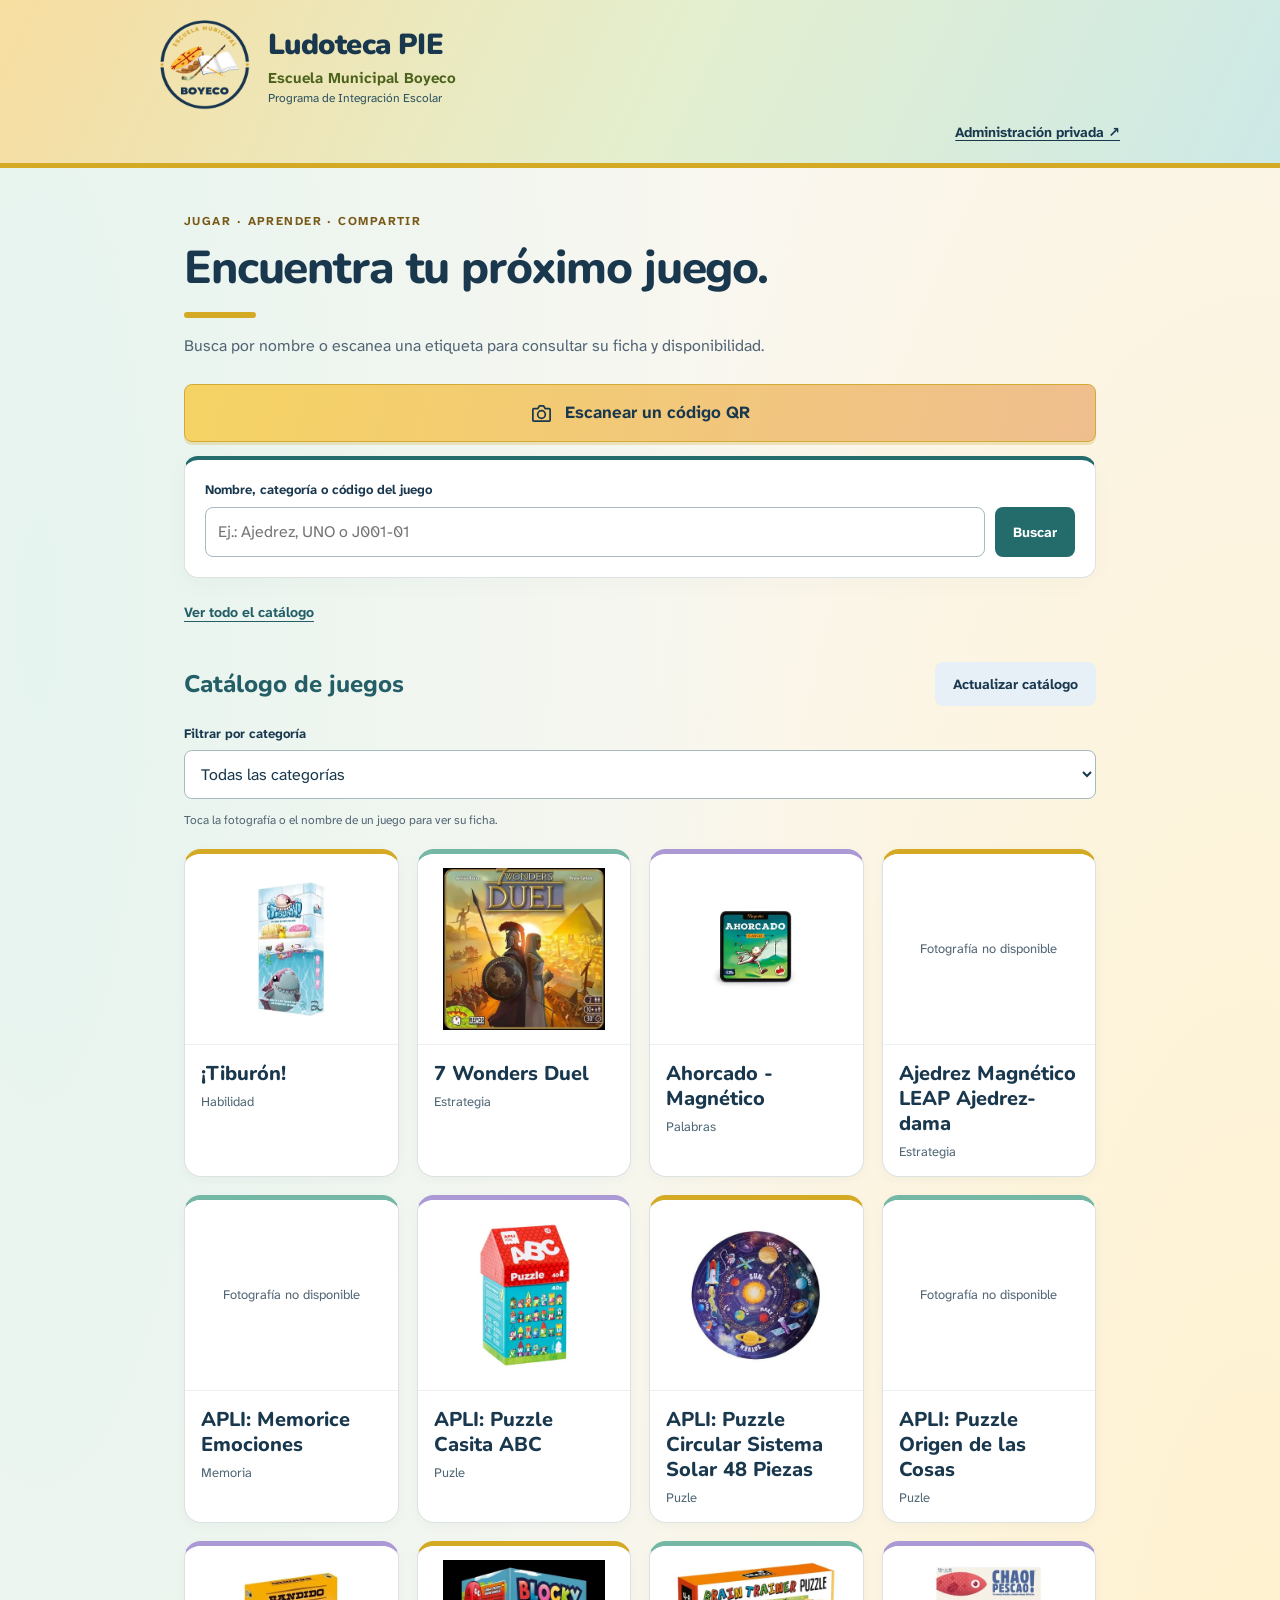
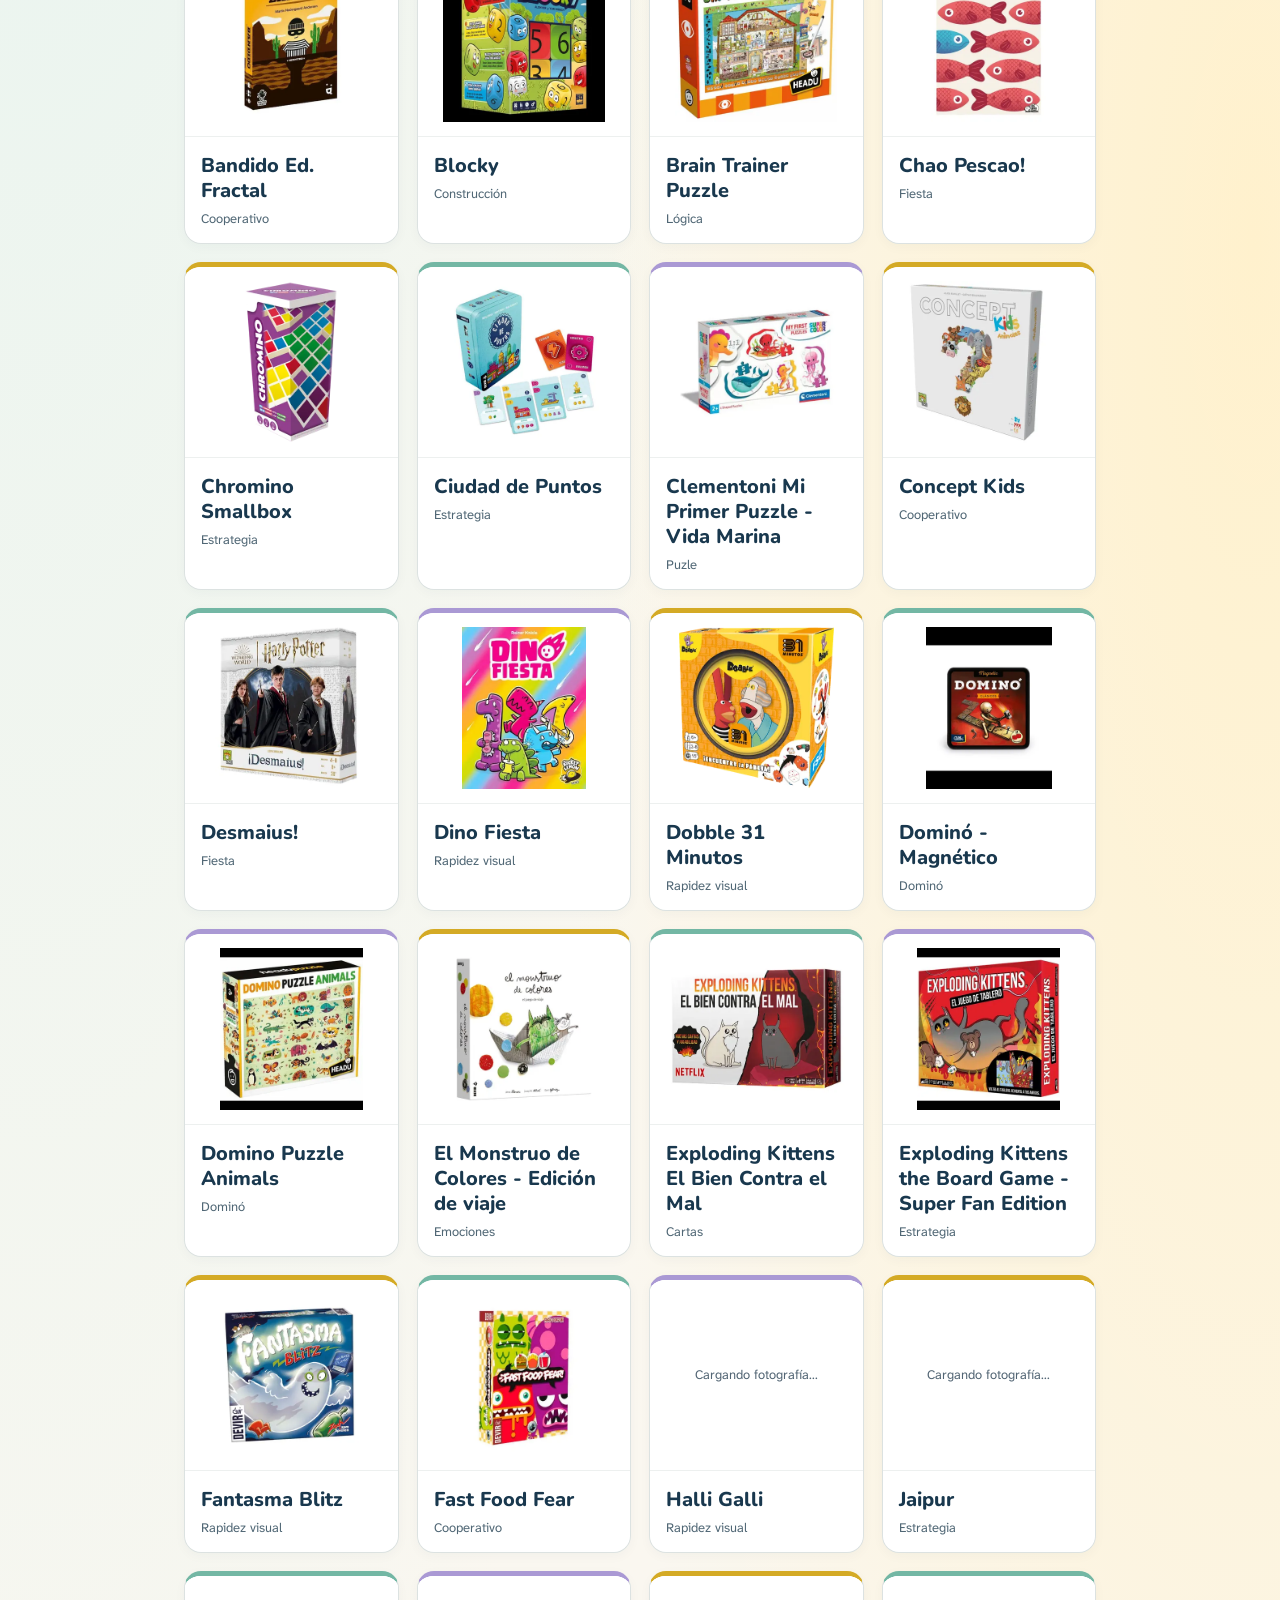
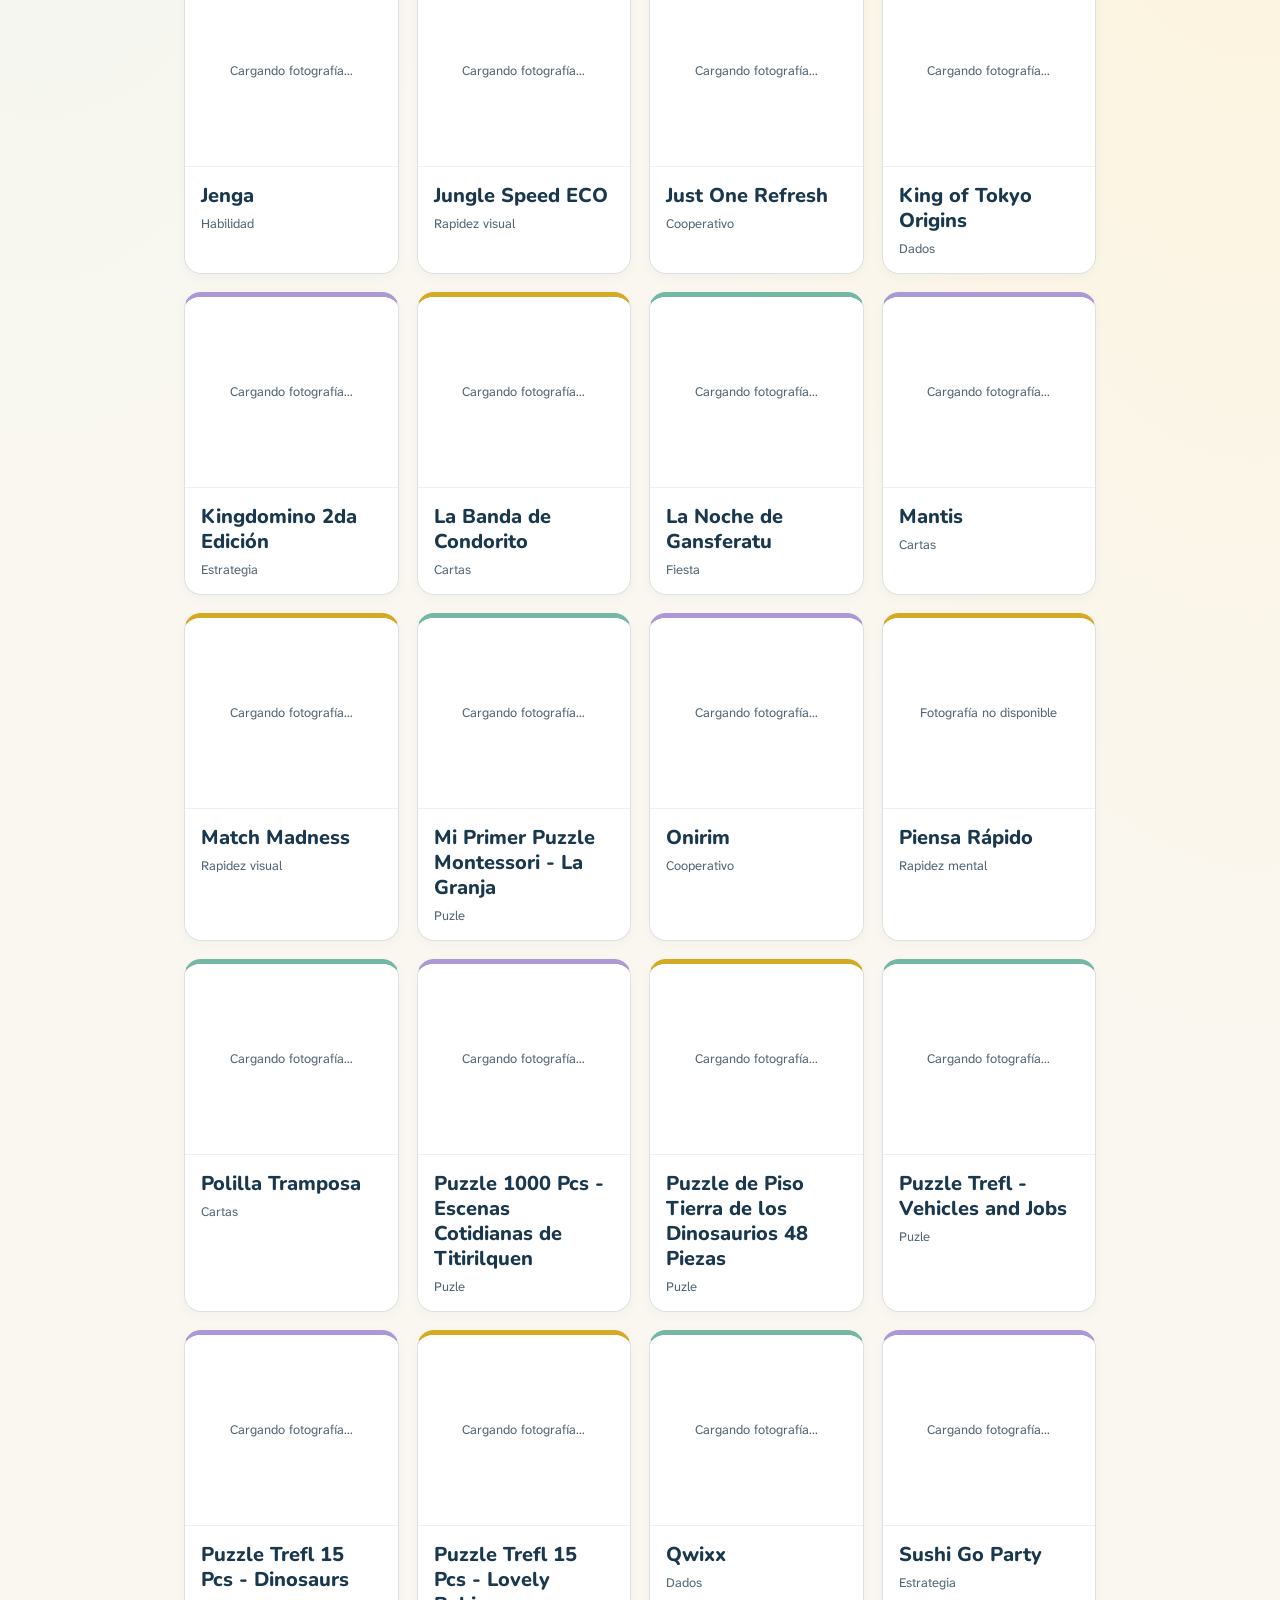
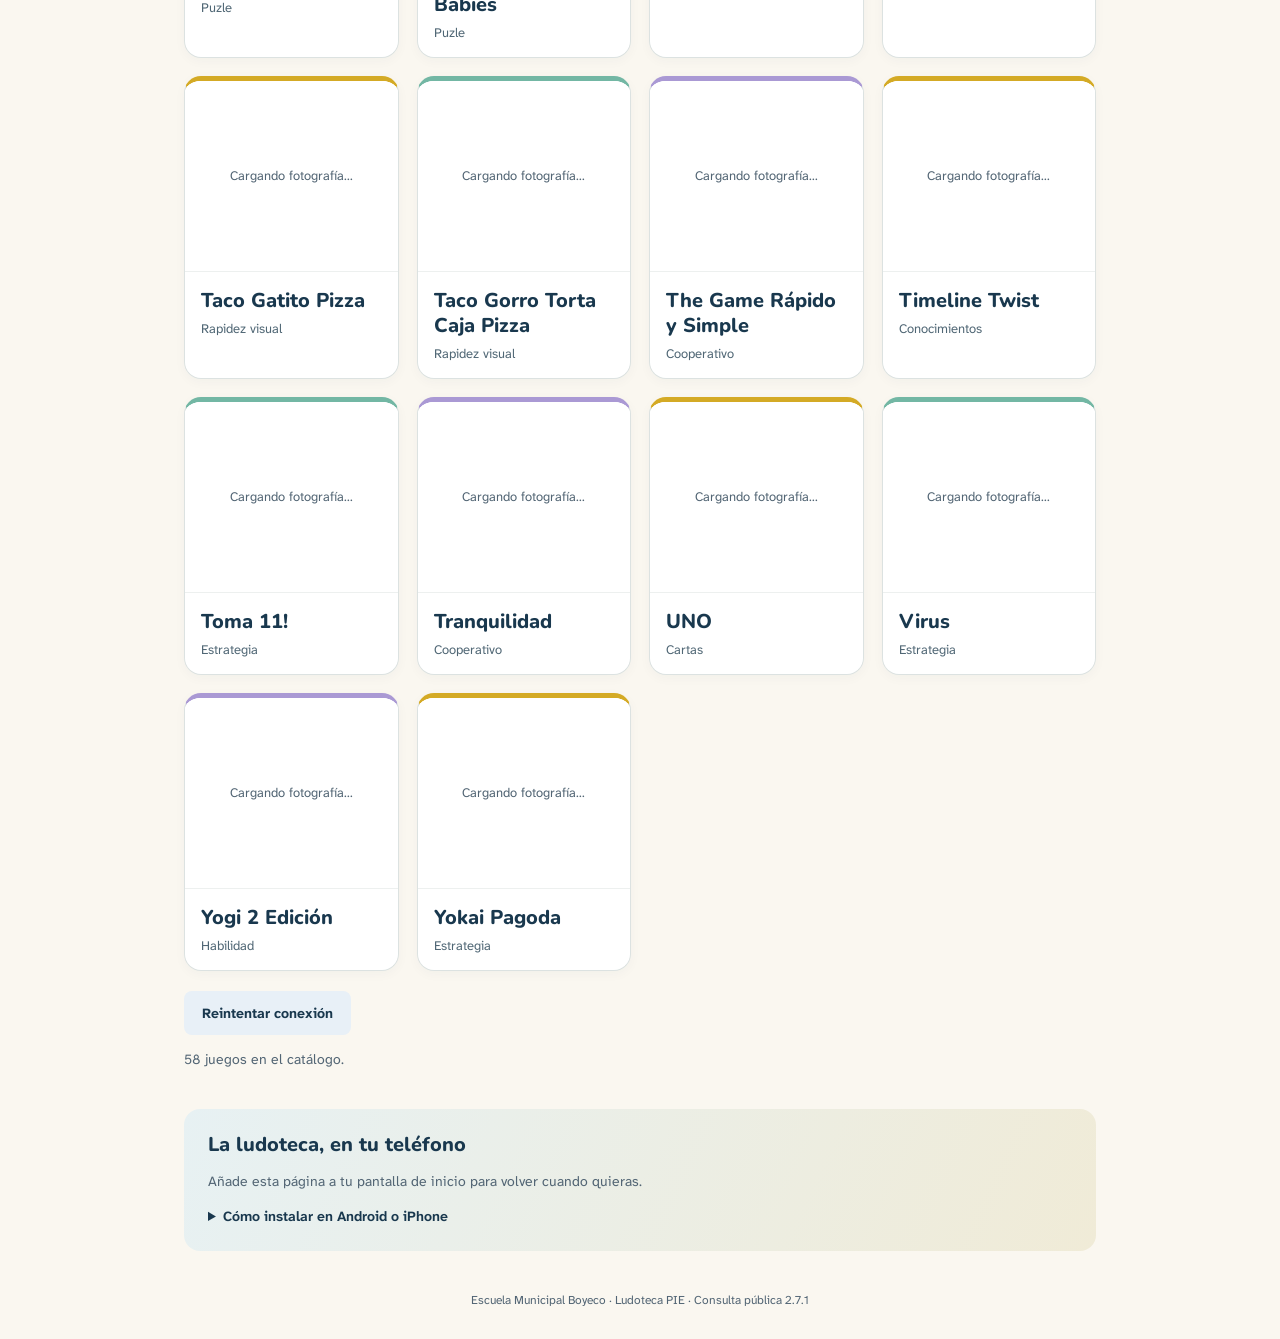
==== index.html @ 593f6fcb "Actualiza los 58 códigos definitivos y agrega fotos optimizadas de Dominó y Ahorcado" ====
<!doctype html>
<html lang="es-CL">
<head>
  <meta charset="utf-8">
  <meta name="viewport" content="width=device-width,initial-scale=1,viewport-fit=cover">
  <meta name="theme-color" content="#f5e9b9">
  <meta name="apple-mobile-web-app-capable" content="yes">
  <meta name="apple-mobile-web-app-title" content="Ludoteca PIE">
  <meta name="referrer" content="no-referrer">
  <meta http-equiv="Content-Security-Policy" content="default-src 'self'; script-src 'self' https://script.google.com https://script.googleusercontent.com; img-src 'self' data:; style-src 'self'; connect-src 'self'; media-src 'self' blob:; object-src 'none'; base-uri 'self'; form-action 'self'; worker-src 'self'; manifest-src 'self'">
  <title>Ludoteca PIE · Escuela Boyeco</title>
  <link rel="manifest" href="./manifest.webmanifest?v=2.7.1">
  <link rel="icon" href="./icons/boyeco-transparente-favicon.png?v=2.7.1" type="image/png">
  <link rel="apple-touch-icon" href="./icons/boyeco-transparente-apple.png?v=2.7.1">
  <link rel="stylesheet" href="./app.css?v=2.7.1">
  <link rel="stylesheet" href="./catalogo.css?v=2.7.1">
  <link rel="stylesheet" href="./fonts/fonts.css?v=2.7.1">
  <link rel="stylesheet" href="./identidad.css?v=2.7.1">
  <link rel="stylesheet" href="./alegria.css?v=2.7.1">
  <script src="./config.js?v=2.7.1" defer></script>
  <script src="./core.js?v=2.7.1" defer></script>
  <script src="./vendor/jsQR-1.4.0.js?v=2.7.1" defer></script>
  <script src="./scanner.js?v=2.7.1" defer></script>
  <script src="./catalogo-datos.js?v=2.7.1" defer></script>
  <script src="./fotos.js?v=2.7.1" defer></script>
  <script src="./app.js?v=2.7.1" defer></script>
</head>
<body>
  <header><div class="brand"><img src="./icons/logo-escuela-transparente.png?v=2.7.1" width="76" height="76" alt="Escuela Municipal Boyeco"><div><strong>Ludoteca PIE</strong><span>Escuela Municipal Boyeco</span><small>Programa de Integración Escolar</small></div></div><a class="admin-link" href="https://script.google.com/macros/s/AKfycbw6E5QyWPimQhS3XMEas1A9X9z2VuXsoz50krZVo6GawAph3P8_og8mZEWh1CGGwe6DJw/exec" target="_blank" rel="noopener noreferrer" referrerpolicy="no-referrer">Administración privada ↗</a></header>
  <main>
    <section class="intro"><p class="eyebrow">JUGAR · APRENDER · COMPARTIR</p><h1>Encuentra tu próximo juego.</h1><p>Busca por nombre o escanea una etiqueta para consultar su ficha y disponibilidad.</p></section>
    <section class="search-area" aria-label="Buscar un juego">
      <button id="escanear" class="scan-button" type="button"><svg class="camera-icon" aria-hidden="true" viewBox="0 0 24 24"><path d="M4 7h4l2-3h4l2 3h4a1 1 0 0 1 1 1v11a1 1 0 0 1-1 1H4a1 1 0 0 1-1-1V8a1 1 0 0 1 1-1Z"/><circle cx="12" cy="13" r="4"/></svg> Escanear un código QR</button>
      <form id="buscar" class="search"><label for="consulta">Nombre, categoría o código del juego</label><div class="search-row"><input id="consulta" name="q" type="search" placeholder="Ej.: Ajedrez, UNO o J001-01" maxlength="80" autocomplete="off" required><button type="submit">Buscar</button></div></form>
      <button id="inicio-catalogo" type="button" class="link-button">Ver todo el catálogo</button>
    </section>
    <section id="catalogo" aria-labelledby="titulo-catalogo"><div class="catalog-heading"><h2 id="titulo-catalogo">Catálogo de juegos</h2><button id="refrescar-catalogo" type="button" class="secondary">Actualizar catálogo</button></div><label for="categoria-filtro">Filtrar por categoría</label><select id="categoria-filtro"><option value="">Todas las categorías</option></select><p class="note">Toca la fotografía o el nombre de un juego para ver su ficha.</p><div id="resultados" class="catalog-grid" aria-label="Listado de juegos"></div><button id="limpiar-filtros" class="link-button" type="button" hidden>Mostrar todo el catálogo</button></section>
    <div class="recovery-actions"><button id="reintentar-conexion" type="button" class="secondary" hidden>Reintentar conexión</button></div><p id="estado" role="status" aria-live="polite">Cargando catálogo…</p>
    <article id="ficha" hidden aria-labelledby="nombre">
      <div class="cover-area"><img id="foto" alt="" hidden><span id="sin-foto">Fotografía no disponible</span></div>
      <div class="game-info"><p class="eyebrow" id="categoria"></p><h2 id="nombre"></h2><div class="counts"><div><span>Cantidad total</span><strong id="total"></strong></div><div><span>Disponibles</span><strong id="disponibles"></strong></div><div><span>Prestados</span><strong id="prestados"></strong></div></div><p id="nota-prestados" class="note"></p><h3>Descripción</h3><p id="descripcion" class="description"></p><p class="note">Disponibilidad consultada al abrir esta ficha.</p><button id="volver-buscar" type="button" class="link-button">Volver al catálogo y buscar otro juego</button></div>
    </article>
    <aside class="install"><h2>La ludoteca, en tu teléfono</h2><p>Añade esta página a tu pantalla de inicio para volver cuando quieras.</p><button id="instalar" type="button" hidden>Instalar aplicación</button><details><summary>Cómo instalar en Android o iPhone</summary><p><b>Android:</b> en Chrome, abre el menú ⋮ y busca «Instalar aplicación» o «Añadir a pantalla de inicio».</p><p><b>iPhone o iPad:</b> en Safari, pulsa Compartir y «Añadir a pantalla de inicio». Si aparece «Abrir como app web», actívalo.</p><p>Necesitas conexión para consultar la disponibilidad actual.</p></details></aside>
    <noscript>Activa JavaScript para consultar las fichas y utilizar el lector QR.</noscript>
  </main>
  <dialog id="lector" aria-labelledby="titulo-lector">
    <div class="dialog-head"><h2 id="titulo-lector">Escanear un QR</h2><button type="button" id="cerrar-lector" class="secondary" aria-label="Cerrar cámara">Cerrar</button></div>
    <p>Apunta la cámara trasera a la etiqueta del juego. Al reconocerla se abrirá su ficha aquí mismo.</p>
    <div class="video-area"><video id="camara" playsinline muted autoplay aria-label="Vista de la cámara para leer QR"></video><div class="scan-frame" aria-hidden="true"></div></div>
    <p id="estado-lector" role="status" aria-live="polite">Preparando cámara…</p>
    <p class="note">Lector QR 2.7.1 · La imagen se analiza en tu teléfono. No se envía ni se guarda.</p>
    <button type="button" id="reintentar-camara" class="secondary" hidden>Intentar de nuevo</button>
  </dialog>
  <footer>Escuela Municipal Boyeco · Ludoteca PIE · Consulta pública 2.7.1</footer>
</body>
</html>
---- app.css ----
:root{color-scheme:light;--ink:#19384e;--gold:#d4aa25;--muted:#526574;--paper:#f7f6f0;--line:#dce2e1}*{box-sizing:border-box}body{margin:0;background:var(--paper);color:var(--ink);font:16px/1.5 system-ui,-apple-system,Arial}body.scanning{overflow:hidden}header{padding:20px 24px;background:var(--ink);color:white;border-bottom:5px solid var(--gold)}.brand{display:flex;gap:18px;align-items:center;max-width:960px;margin:auto}.brand img{background:white;border-radius:50%;object-fit:contain;flex-shrink:0}.brand strong{font-size:26px;letter-spacing:-.02em}.brand span,.brand small{display:block}.brand span{font-size:15px;color:#f1d87b}.brand small{font-size:12px;opacity:.88}main{max-width:960px;margin:auto;padding:32px 24px 20px}.intro{max-width:660px}.eyebrow{color:#755a0d;font-size:12px;font-weight:750;letter-spacing:.12em;text-transform:uppercase}h1{font-size:clamp(32px,5vw,46px);line-height:1.12;letter-spacing:-.035em;margin:12px 0 16px}h2{font-size:28px;line-height:1.2;margin:8px 0 24px}h3{font-size:16px;margin:24px 0 8px}.intro>p:last-child{color:var(--muted)}.search-area{margin-top:26px}.scan-button{width:100%;background:var(--gold);color:var(--ink);border:1px solid #b58c10;font-size:17px;padding:16px}.scan-button span{margin-right:8px;font-size:22px;line-height:1}.search{background:white;border:1px solid var(--line);border-radius:14px;padding:20px;margin:14px 0 12px}.search label{display:block;font-size:13px;font-weight:700;margin-bottom:8px}.search-row{display:flex;gap:10px}input{min-width:0;width:100%;border:1px solid #a7babf;border-radius:8px;padding:12px;font:inherit}button{border:0;border-radius:8px;padding:12px 18px;min-height:44px;background:var(--ink);color:white;font:700 14px system-ui;cursor:pointer}button:disabled{opacity:.6;cursor:wait}button.secondary{background:#e7edf0;color:var(--ink)}button.link-button{background:transparent;color:var(--ink);text-decoration:underline;text-underline-offset:4px;padding:12px 0;text-align:left}.actions{display:flex;gap:10px;flex-wrap:wrap}:focus-visible{outline:3px solid #ac7412;outline-offset:3px}#estado{font-size:14px;color:var(--muted);min-height:24px}.results{display:grid;grid-template-columns:repeat(auto-fit,minmax(235px,1fr));gap:14px;margin:20px 0}.result-card{padding:22px;border:1px solid var(--line);border-radius:14px;background:white}.result-card h2{font-size:22px;margin:8px 0 12px}.result-card p{font-size:14px}.result-card button{margin-top:10px}#ficha{display:grid;grid-template-columns:minmax(210px,1fr) 1.3fr;overflow:hidden;background:white;border:1px solid var(--line);border-radius:20px;margin:24px 0}.cover-area{display:flex;align-items:center;justify-content:center;min-height:320px;padding:26px;background:#e9eeea;color:#536865;text-align:center}.cover-area img{max-width:100%;max-height:380px;object-fit:contain;border-radius:6px}.game-info{padding:30px}.counts{display:grid;grid-template-columns:1fr 1fr;gap:12px}.counts>div{border-top:3px solid var(--gold);padding-top:12px}.counts span{font-size:13px;color:var(--muted)}.counts strong{display:block;font-size:34px;color:var(--ink)}.description{white-space:pre-wrap;overflow-wrap:anywhere}.note{font-size:12px;color:var(--muted)}.install{border-top:1px solid #d1dbd6;margin-top:36px;padding-top:24px}.install h2{font-size:20px;margin:0 0 6px}.install p{font-size:14px;color:var(--muted)}details{margin-top:12px;font-size:14px}summary{cursor:pointer;font-weight:650}footer{padding:20px 24px 30px;text-align:center;font-size:12px;color:var(--muted)}dialog{width:min(580px,calc(100% - 24px));padding:22px;border:0;border-radius:18px;color:var(--ink);max-height:94dvh;overflow:auto;box-shadow:0 20px 80px #0005}dialog::backdrop{background:#081a2bd9}.dialog-head{display:flex;align-items:center;justify-content:space-between;gap:10px}.dialog-head h2{font-size:24px;margin:0}dialog>p{font-size:14px}.video-area{position:relative;aspect-ratio:4/3;overflow:hidden;border-radius:10px;background:#101820}video{display:block;width:100%;height:100%;object-fit:cover}.scan-frame{position:absolute;width:64%;aspect-ratio:1;max-height:88%;left:50%;top:50%;transform:translate(-50%,-50%);border:3px solid #f5d75a;border-radius:18px;box-shadow:0 0 0 100vmax #0003;pointer-events:none}dialog.fallback-dialog{position:fixed;inset:5vh 0 auto;z-index:999}[hidden]{display:none!important}@media(max-width:620px){main{padding:24px 16px}header{padding:16px}.brand{gap:13px}.brand img{width:66px;height:66px}.brand strong{font-size:23px}.brand span{font-size:13px}.brand small{font-size:10px}#ficha{grid-template-columns:1fr}.cover-area{min-height:200px;padding:20px}.cover-area img{max-height:240px}.game-info{padding:22px}.search{padding:16px}.search-row{flex-direction:column}.actions{flex-direction:column}.actions button{width:100%}h1{font-size:36px}dialog{padding:18px}}@media(prefers-reduced-motion:reduce){*{scroll-behavior:auto!important}}
---- catalogo.css ----
.camera-icon{display:inline-block;width:23px;height:23px;vertical-align:middle;margin-right:7px;fill:none;stroke:currentColor;stroke-width:1.8;stroke-linecap:round;stroke-linejoin:round}.catalog-heading{display:flex;gap:12px;align-items:center;justify-content:space-between;margin:28px 0 18px}.catalog-heading h2{font-size:24px;margin:0}#catalogo>label{display:block;font-size:13px;font-weight:700;margin:14px 0 6px}select{font:inherit;background:white;color:var(--ink);border:1px solid #a7babf;border-radius:8px;padding:12px;width:100%;min-height:46px}.name-list{overflow:hidden;border:1px solid var(--line);border-radius:14px;background:white}.game-name{width:100%;border-radius:0;background:white;color:var(--ink);display:flex;align-items:center;justify-content:space-between;gap:14px;text-align:left;padding:18px 20px;font-size:17px;font-weight:600;border-bottom:1px solid var(--line);min-height:60px}.game-name:last-child{border-bottom:0}.game-name:hover{background:#f8f3dc}.game-name span:last-child{color:#826717;font-size:23px}.counts{grid-template-columns:repeat(3,minmax(0,1fr))}.counts span{font-size:12px}.counts strong{font-size:32px}@media(max-width:620px){.catalog-heading{align-items:flex-start}.catalog-heading h2{font-size:23px}.catalog-heading button{font-size:12px;padding:10px}.game-name{font-size:16px;padding:16px}.counts span{font-size:11px}}


/* Tarjetas con carátulas originales sobre una superficie blanca uniforme. */
.catalog-grid{display:grid;grid-template-columns:repeat(auto-fill,minmax(200px,1fr));gap:18px;margin:20px 0}
.game-card{display:flex;flex-direction:column;padding:0;overflow:hidden;background:#fff;color:var(--ink);border:1px solid var(--line);border-top:5px solid #d4aa25;border-radius:17px;text-align:left;box-shadow:0 3px 12px #19384e09;min-width:0}
.game-card:nth-child(3n+2){border-top-color:#73b7a4}.game-card:nth-child(3n){border-top-color:#aa99d4}
.game-card:hover{box-shadow:0 5px 18px #19384e18;filter:none}.game-card:focus-visible{outline:3px solid #a24f19;outline-offset:3px}
.game-card-media{position:relative;width:100%;height:190px;display:flex;align-items:center;justify-content:center;background:#fff;padding:14px}
.game-card-media img{display:block;width:100%;height:100%;object-fit:contain;background:#fff}
.game-card-placeholder{position:absolute;inset:0;display:grid;place-items:center;font-size:13px;font-weight:400;color:var(--muted);text-align:center;padding:12px;background:#fff}
.game-card-info{display:flex;flex-direction:column;gap:7px;width:100%;padding:16px;border-top:1px solid #edf0ef}
.game-card-name{font:800 20px/1.25 Nunito,system-ui,sans-serif;overflow-wrap:anywhere}.game-card-category{font-size:13px;font-weight:400;color:#506775}
.cover-area,.cover-area img{background:#fff!important}
@media(max-width:500px){.catalog-grid{grid-template-columns:repeat(2,minmax(0,1fr));gap:12px}.game-card-media{height:150px;padding:10px}.game-card-info{padding:12px}.game-card-name{font-size:17px}}
@media(max-width:330px){.catalog-grid{grid-template-columns:1fr}}
---- fonts/fonts.css ----
@font-face {
  font-family: 'Nunito';
  font-style: normal;
  font-weight: 600 900;
  font-display: swap;
  src: url(./nunito.woff2) format('woff2');
  unicode-range: U+0000-00FF, U+0131, U+0152-0153, U+02BB-02BC, U+02C6, U+02DA, U+02DC, U+0304, U+0308, U+0329, U+2000-206F, U+20AC, U+2122, U+2191, U+2193, U+2212, U+2215, U+FEFF, U+FFFD;
}
@font-face {
  font-family: 'Atkinson Hyperlegible Next';
  font-style: normal;
  font-weight: 400 700;
  font-display: swap;
  src: url(./atkinson.woff2) format('woff2');
  unicode-range: U+0000-00FF, U+0131, U+0152-0153, U+02BB-02BC, U+02C6, U+02DA, U+02DC, U+0304, U+0308, U+0329, U+2000-206F, U+20AC, U+2122, U+2191, U+2193, U+2212, U+2215, U+FEFF, U+FFFD;
}
---- identidad.css ----
/* Identidad Boyeco: colores del logo con acentos y fuentes locales legibles. */
:root{--teal:#246b6b;--coral:#aa5042;--gold-soft:#fff1bf;--mint-soft:#e7f2ed;--sky-soft:#e8f0f7;--rose-soft:#f8ebe6;font-family:'Atkinson Hyperlegible Next',system-ui,sans-serif}body{font-family:'Atkinson Hyperlegible Next',system-ui,sans-serif;background:radial-gradient(ellipse at 5% 0%,#edf3f8 0,transparent 42%),radial-gradient(ellipse at 100% 30%,#fff3d2 0,transparent 38%),#f7f6f0}header{background:linear-gradient(115deg,#19384e 15%,#215865 100%)}h1,h2,h3,.brand strong{font-family:'Nunito',system-ui,sans-serif;font-weight:800}h1{color:#19384e;letter-spacing:-.025em}h1::after{content:'';display:block;width:72px;height:6px;border-radius:4px;background:#d4aa25;margin-top:18px}.brand strong{font-weight:900}.scan-button{background:linear-gradient(100deg,#f7d566,#ecd383);border-color:#cda72c;box-shadow:0 3px 0 #d6b55655}.search{border-top:4px solid var(--teal);box-shadow:0 6px 24px #19384e07}.search button{background:var(--teal)}button{font-family:inherit}button:hover{filter:brightness(.96)}button.secondary{background:var(--sky-soft);color:#19384e}.name-list{box-shadow:0 6px 24px #19384e07;border:0;border-radius:16px}.game-name{font-family:'Nunito',system-ui,sans-serif;border-left:5px solid transparent}.game-name:nth-child(4n+1){border-left-color:#d4aa25}.game-name:nth-child(4n+2){border-left-color:#4d8a7d}.game-name:nth-child(4n+3){border-left-color:#6a8cba}.game-name:nth-child(4n+4){border-left-color:#c98270}.game-name:hover{background:#fff6da}.counts>div{border:0;border-radius:10px;padding:12px 10px;background:var(--sky-soft)}.counts>div:nth-child(2){background:var(--mint-soft)}.counts>div:nth-child(2) strong{color:#225d50}.counts>div:nth-child(3){background:var(--gold-soft)}.cover-area{background:linear-gradient(140deg,#e8f1ed,#f4efda)}.install{padding:24px;background:#eaf0f4;border:0;border-radius:16px}.eyebrow{font-weight:700}input,select{font-family:inherit}#ficha{box-shadow:0 8px 28px #19384e0a}.game-info .eyebrow{color:#31665f}.link-button{color:#245f67!important}@media(max-width:620px){.install{padding:20px}.counts>div{padding:12px 7px}}
---- alegria.css ----
/* El fondo pertenece a la página; el PNG y su caja conservan transparencia. */
header{background:linear-gradient(115deg,#f7dda0 0%,#e4efcf 52%,#cde9e7 100%);color:#19384e;border-bottom:5px solid #d4aa25}.brand img{background:transparent!important;border-radius:0;box-shadow:none!important;width:90px;height:90px}.brand span{color:#4d631d;font-weight:700}.brand small{color:#2d5260;opacity:1}.brand strong{color:#19384e;font-size:29px}.intro{position:relative}.eyebrow{color:#785918}body{background:radial-gradient(ellipse at 3% 10%,#e6f4ef 0,transparent 42%),radial-gradient(ellipse at 98% 30%,#fff1cd 0,transparent 40%),#faf7f0}.scan-button{background:linear-gradient(105deg,#f5d363,#efbe8e);border-color:#d3aa36}.game-name:nth-child(4n+1){background:#fffcf2;border-left-color:#d4aa25}.game-name:nth-child(4n+2){background:#f3faf6;border-left-color:#4d8a7d}.game-name:nth-child(4n+3){background:#f4f8fd;border-left-color:#7d9ec5}.game-name:nth-child(4n+4){background:#fff6f1;border-left-color:#c98270}.game-name:hover{background:#ffefbd}.catalog-heading h2{color:#245f67}.install{background:linear-gradient(115deg,#e7f1f3,#f0ebd7)}.recovery-actions{margin-top:8px}@media(max-width:620px){.brand img{width:76px;height:76px}.brand strong{font-size:25px}.brand small{font-size:11px}}
/* Mostrar el fotograma entero mantiene el encuadre visible alineado con el análisis. */ .video-area video{object-fit:contain}.video-area{background:#101820}.scan-frame{width:70%;border-radius:12px}

header .admin-link{display:block;max-width:960px;margin:12px auto 0;color:#19384e;text-align:right;font-size:14px;font-weight:700;text-underline-offset:3px}
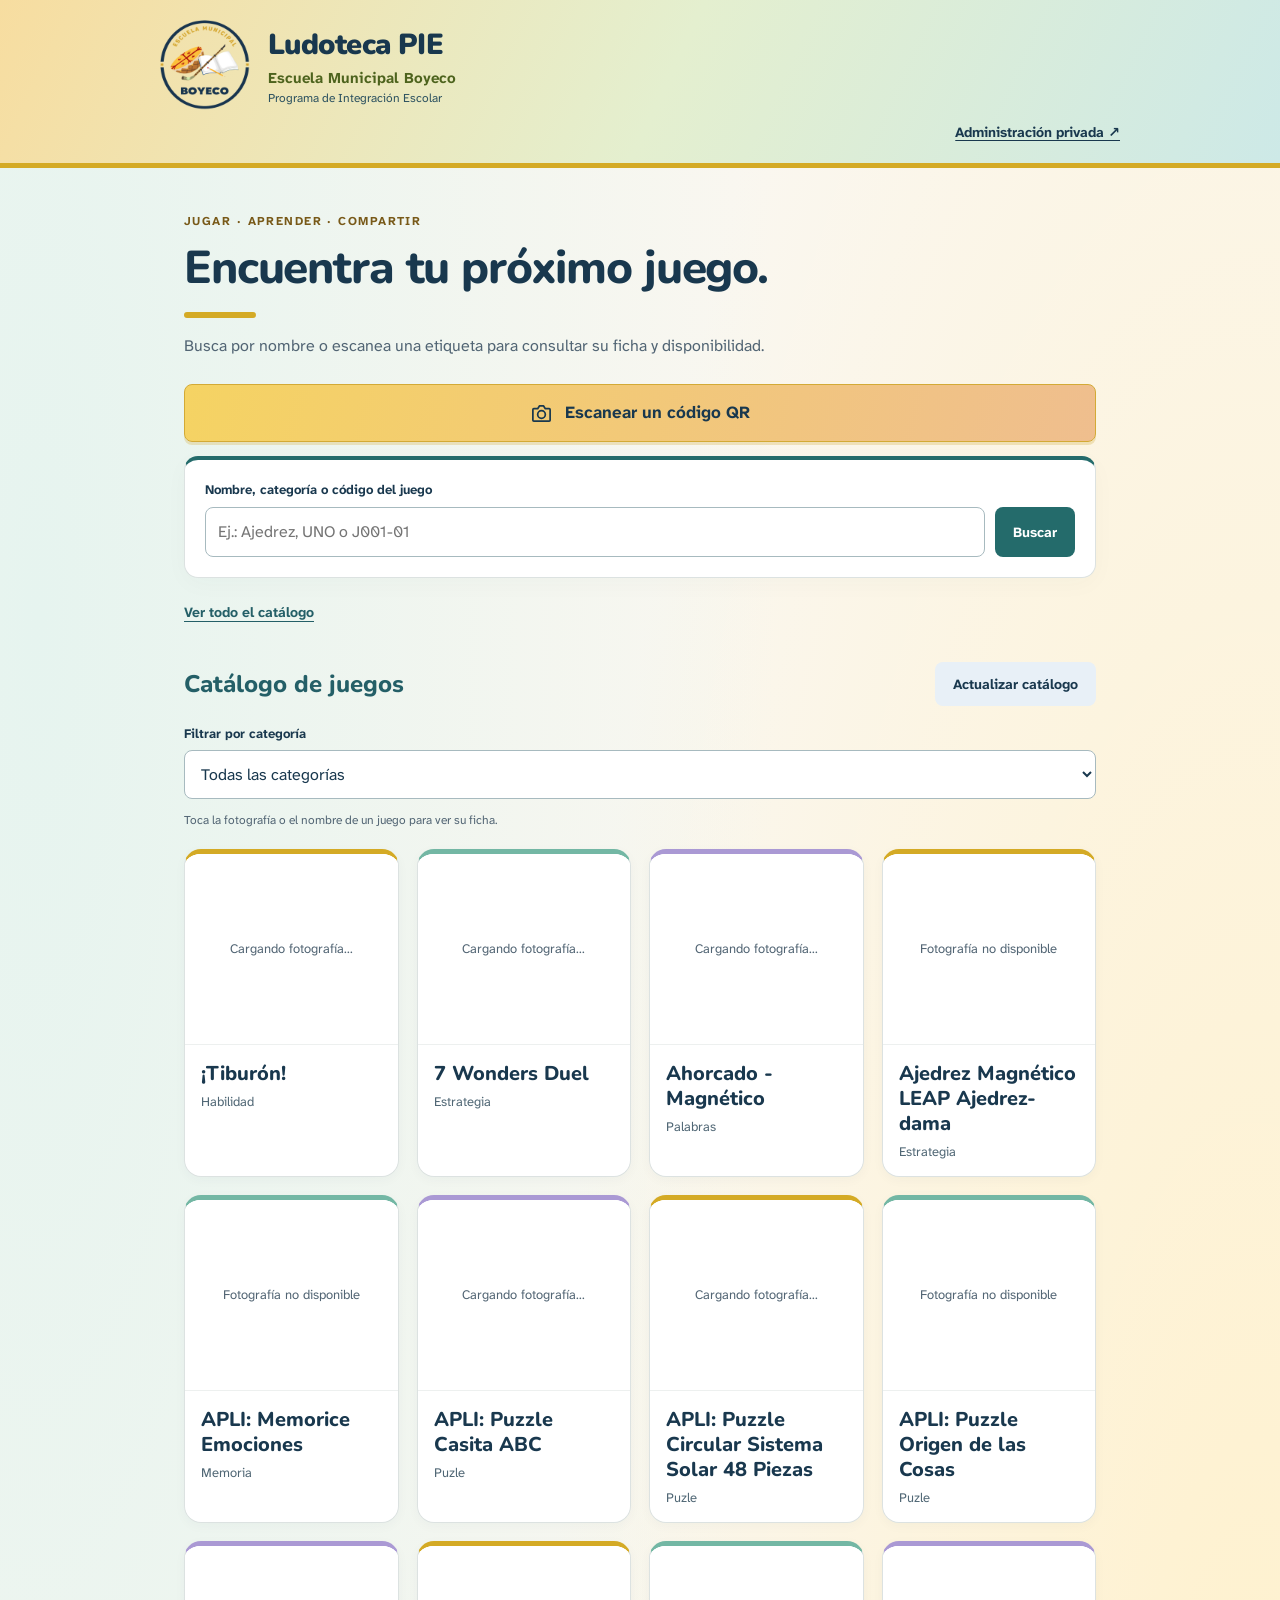
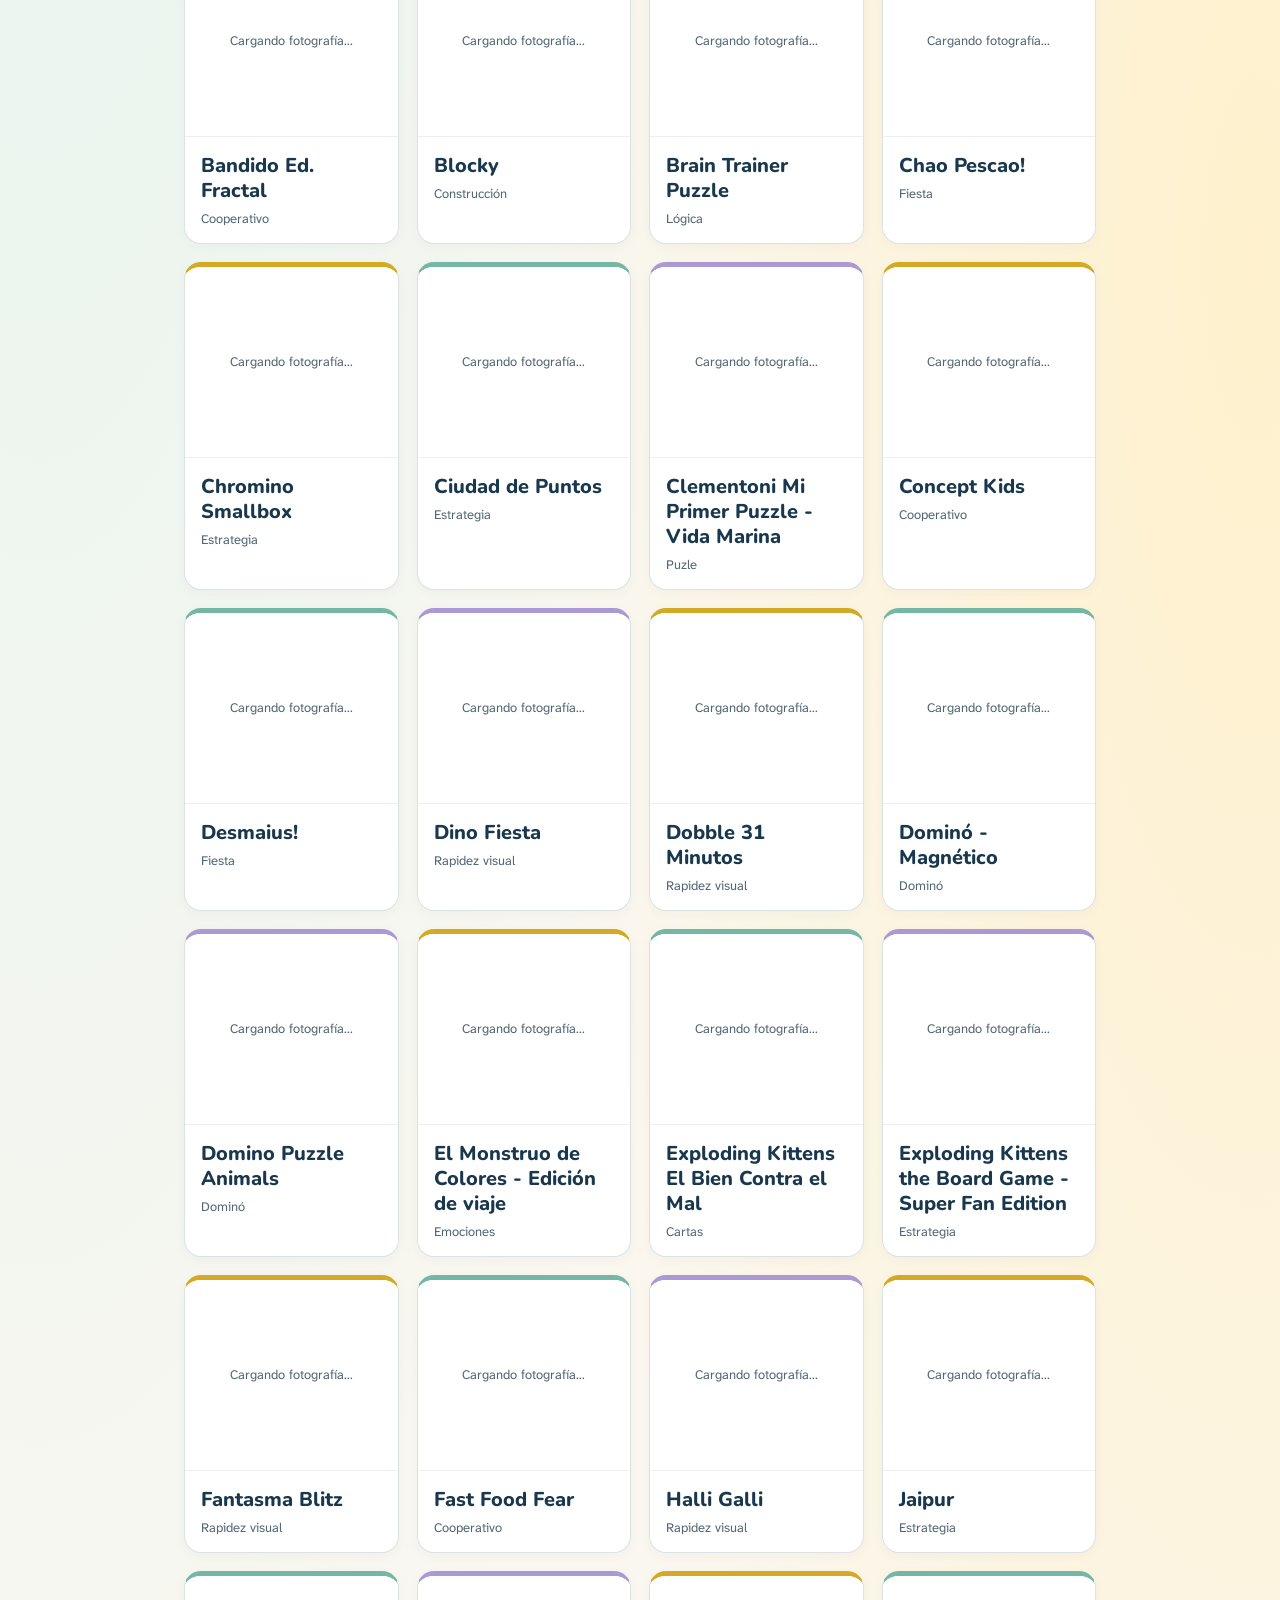
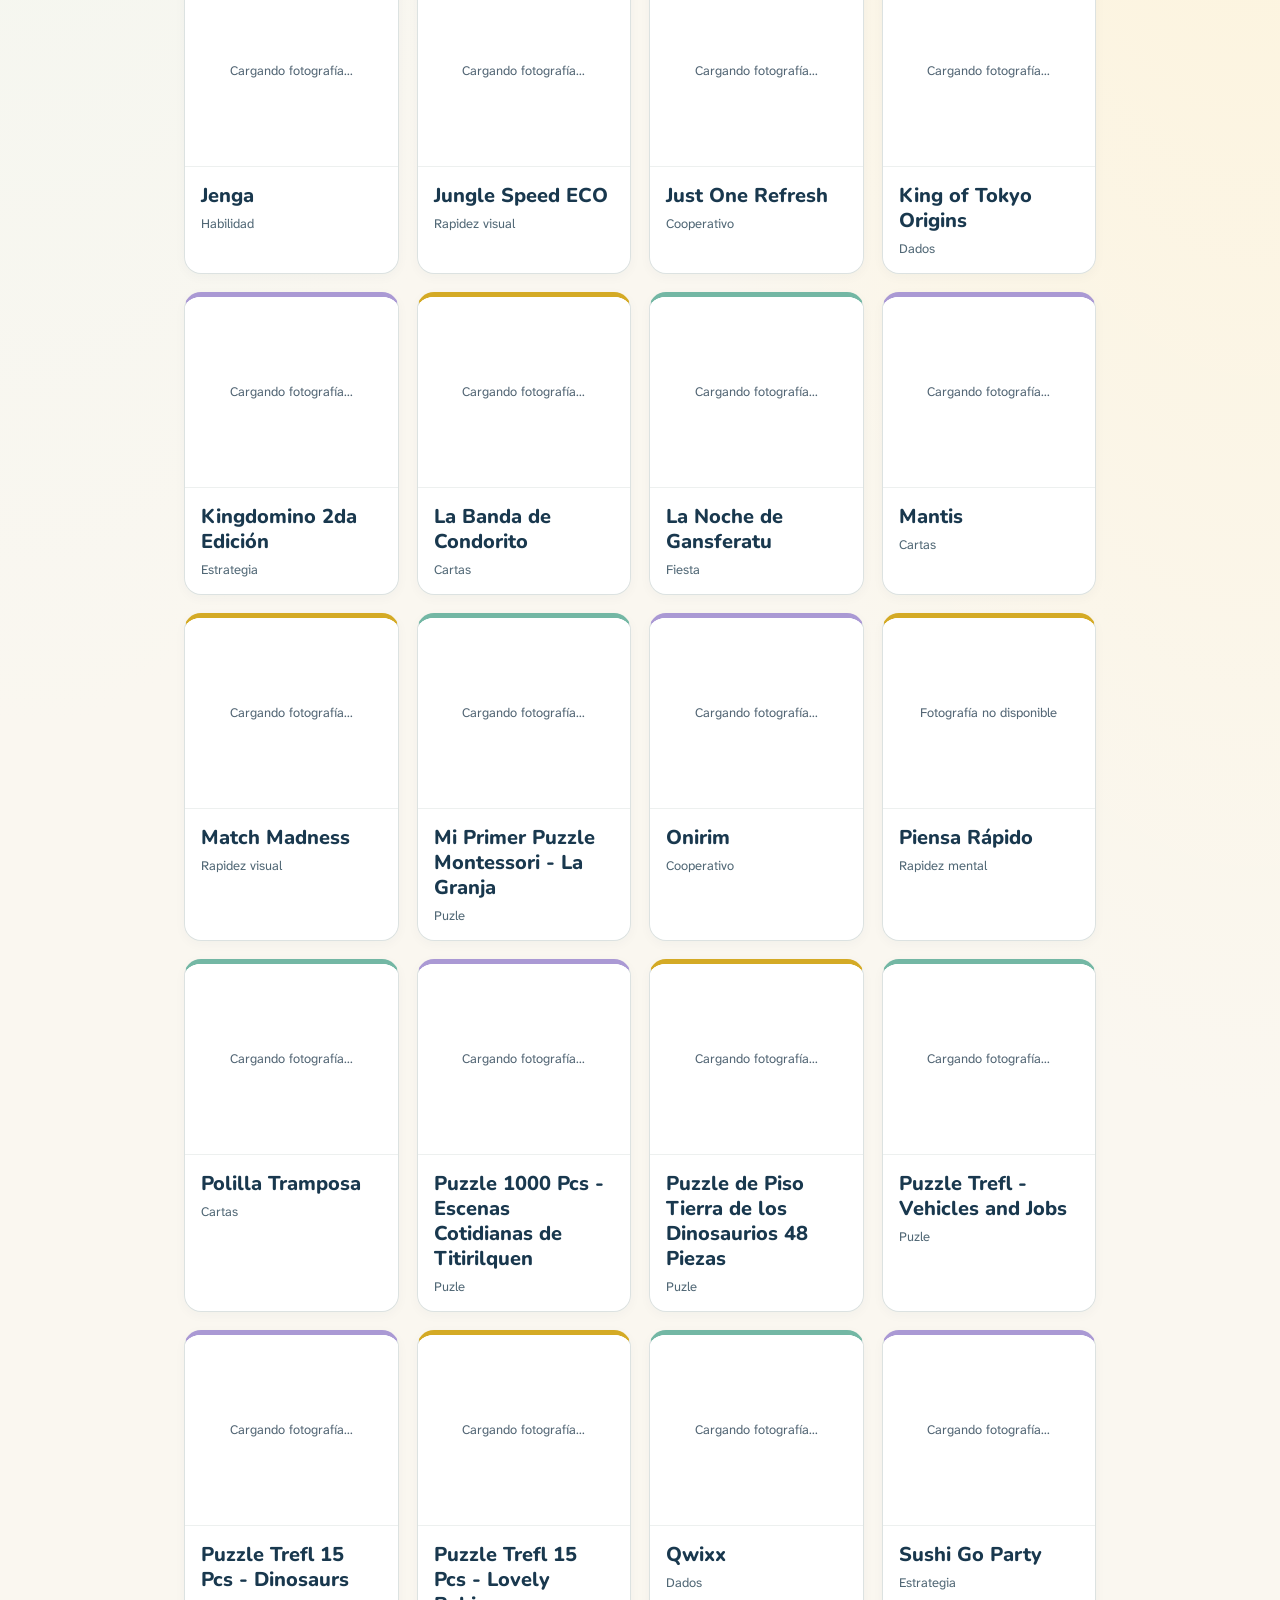
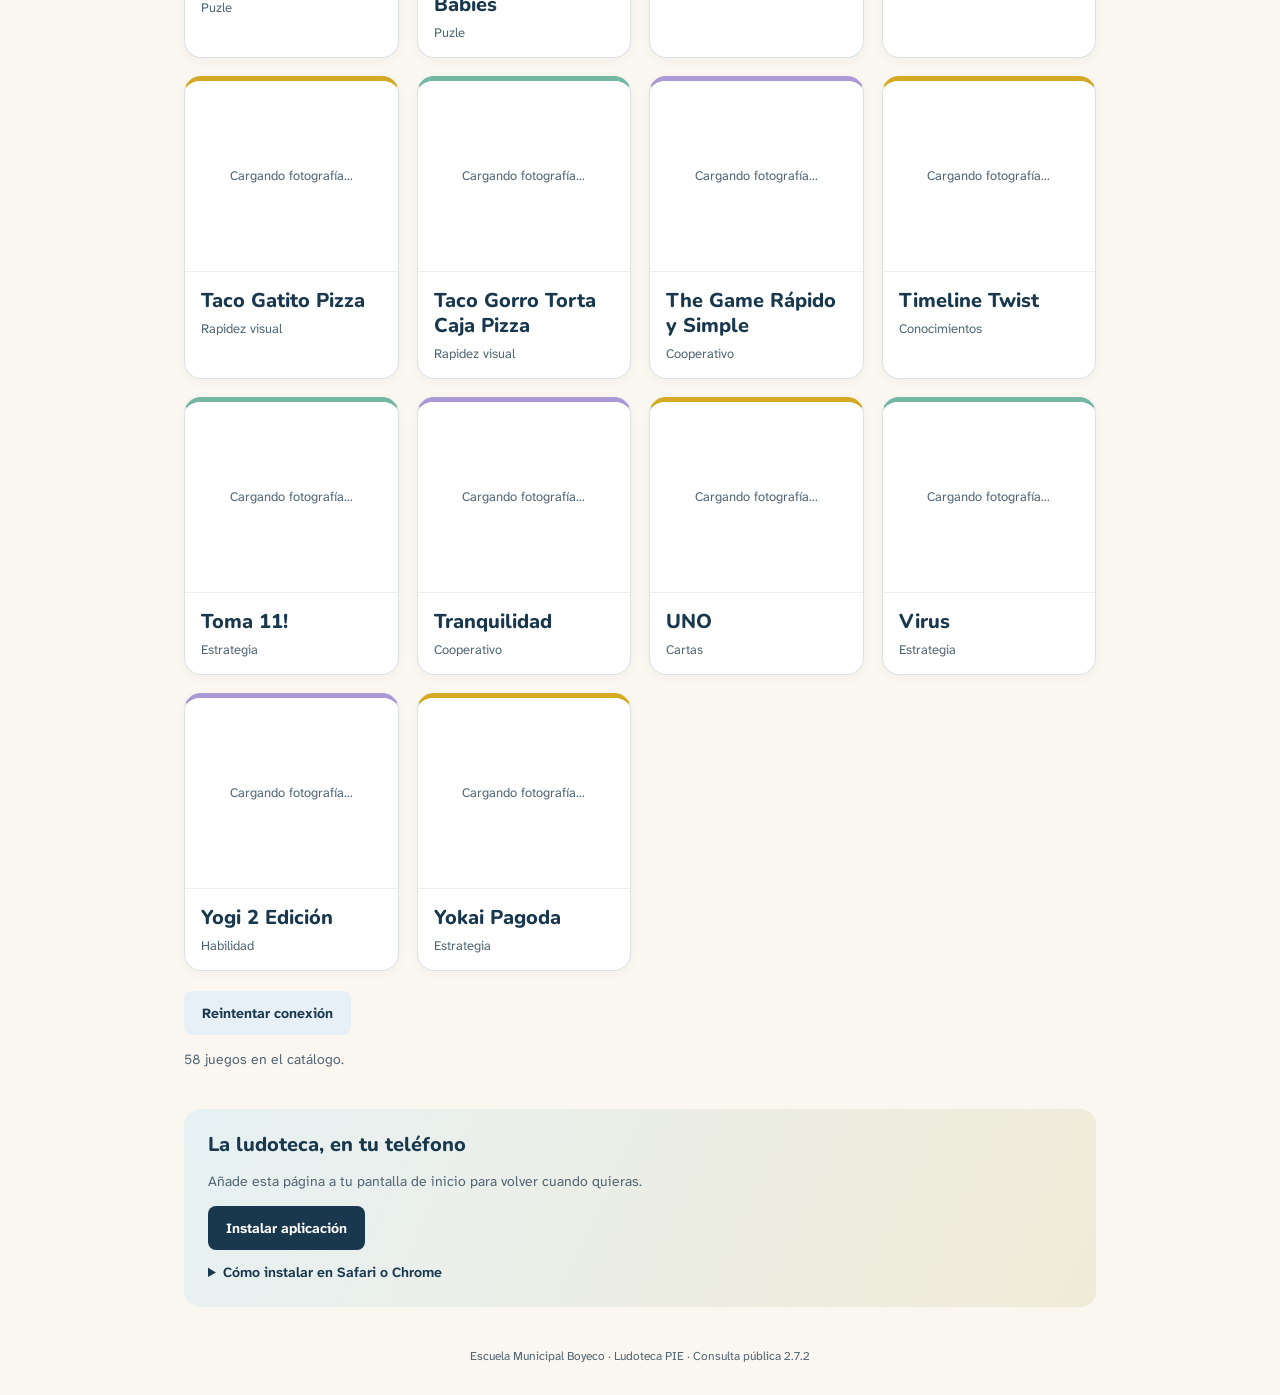
==== commit fde1153f: "Muestra la instalación en móviles con ayuda para Safari y Chrome" ====
--- a/index.html
+++ b/index.html
@@ -9,24 +9,24 @@
   <meta name="referrer" content="no-referrer">
   <meta http-equiv="Content-Security-Policy" content="default-src 'self'; script-src 'self' https://script.google.com https://script.googleusercontent.com; img-src 'self' data:; style-src 'self'; connect-src 'self'; media-src 'self' blob:; object-src 'none'; base-uri 'self'; form-action 'self'; worker-src 'self'; manifest-src 'self'">
   <title>Ludoteca PIE · Escuela Boyeco</title>
-  <link rel="manifest" href="./manifest.webmanifest?v=2.7.1">
-  <link rel="icon" href="./icons/boyeco-transparente-favicon.png?v=2.7.1" type="image/png">
-  <link rel="apple-touch-icon" href="./icons/boyeco-transparente-apple.png?v=2.7.1">
-  <link rel="stylesheet" href="./app.css?v=2.7.1">
-  <link rel="stylesheet" href="./catalogo.css?v=2.7.1">
-  <link rel="stylesheet" href="./fonts/fonts.css?v=2.7.1">
-  <link rel="stylesheet" href="./identidad.css?v=2.7.1">
-  <link rel="stylesheet" href="./alegria.css?v=2.7.1">
-  <script src="./config.js?v=2.7.1" defer></script>
-  <script src="./core.js?v=2.7.1" defer></script>
-  <script src="./vendor/jsQR-1.4.0.js?v=2.7.1" defer></script>
-  <script src="./scanner.js?v=2.7.1" defer></script>
-  <script src="./catalogo-datos.js?v=2.7.1" defer></script>
-  <script src="./fotos.js?v=2.7.1" defer></script>
-  <script src="./app.js?v=2.7.1" defer></script>
+  <link rel="manifest" href="./manifest.webmanifest?v=2.7.2">
+  <link rel="icon" href="./icons/boyeco-transparente-favicon.png?v=2.7.2" type="image/png">
+  <link rel="apple-touch-icon" href="./icons/boyeco-transparente-apple.png?v=2.7.2">
+  <link rel="stylesheet" href="./app.css?v=2.7.2">
+  <link rel="stylesheet" href="./catalogo.css?v=2.7.2">
+  <link rel="stylesheet" href="./fonts/fonts.css?v=2.7.2">
+  <link rel="stylesheet" href="./identidad.css?v=2.7.2">
+  <link rel="stylesheet" href="./alegria.css?v=2.7.2">
+  <script src="./config.js?v=2.7.2" defer></script>
+  <script src="./core.js?v=2.7.2" defer></script>
+  <script src="./vendor/jsQR-1.4.0.js?v=2.7.2" defer></script>
+  <script src="./scanner.js?v=2.7.2" defer></script>
+  <script src="./catalogo-datos.js?v=2.7.2" defer></script>
+  <script src="./fotos.js?v=2.7.2" defer></script>
+  <script src="./app.js?v=2.7.2" defer></script>
 </head>
 <body>
-  <header><div class="brand"><img src="./icons/logo-escuela-transparente.png?v=2.7.1" width="76" height="76" alt="Escuela Municipal Boyeco"><div><strong>Ludoteca PIE</strong><span>Escuela Municipal Boyeco</span><small>Programa de Integración Escolar</small></div></div><a class="admin-link" href="https://script.google.com/macros/s/AKfycbw6E5QyWPimQhS3XMEas1A9X9z2VuXsoz50krZVo6GawAph3P8_og8mZEWh1CGGwe6DJw/exec" target="_blank" rel="noopener noreferrer" referrerpolicy="no-referrer">Administración privada ↗</a></header>
+  <header><div class="brand"><img src="./icons/logo-escuela-transparente.png?v=2.7.2" width="76" height="76" alt="Escuela Municipal Boyeco"><div><strong>Ludoteca PIE</strong><span>Escuela Municipal Boyeco</span><small>Programa de Integración Escolar</small></div></div><a class="admin-link" href="https://script.google.com/macros/s/AKfycbw6E5QyWPimQhS3XMEas1A9X9z2VuXsoz50krZVo6GawAph3P8_og8mZEWh1CGGwe6DJw/exec" target="_blank" rel="noopener noreferrer" referrerpolicy="no-referrer">Administración privada ↗</a></header>
   <main>
     <section class="intro"><p class="eyebrow">JUGAR · APRENDER · COMPARTIR</p><h1>Encuentra tu próximo juego.</h1><p>Busca por nombre o escanea una etiqueta para consultar su ficha y disponibilidad.</p></section>
     <section class="search-area" aria-label="Buscar un juego">
@@ -40,7 +40,17 @@
       <div class="cover-area"><img id="foto" alt="" hidden><span id="sin-foto">Fotografía no disponible</span></div>
       <div class="game-info"><p class="eyebrow" id="categoria"></p><h2 id="nombre"></h2><div class="counts"><div><span>Cantidad total</span><strong id="total"></strong></div><div><span>Disponibles</span><strong id="disponibles"></strong></div><div><span>Prestados</span><strong id="prestados"></strong></div></div><p id="nota-prestados" class="note"></p><h3>Descripción</h3><p id="descripcion" class="description"></p><p class="note">Disponibilidad consultada al abrir esta ficha.</p><button id="volver-buscar" type="button" class="link-button">Volver al catálogo y buscar otro juego</button></div>
     </article>
-    <aside class="install"><h2>La ludoteca, en tu teléfono</h2><p>Añade esta página a tu pantalla de inicio para volver cuando quieras.</p><button id="instalar" type="button" hidden>Instalar aplicación</button><details><summary>Cómo instalar en Android o iPhone</summary><p><b>Android:</b> en Chrome, abre el menú ⋮ y busca «Instalar aplicación» o «Añadir a pantalla de inicio».</p><p><b>iPhone o iPad:</b> en Safari, pulsa Compartir y «Añadir a pantalla de inicio». Si aparece «Abrir como app web», actívalo.</p><p>Necesitas conexión para consultar la disponibilidad actual.</p></details></aside>
+    <aside class="install">
+      <h2>La ludoteca, en tu teléfono</h2><p>Añade esta página a tu pantalla de inicio para volver cuando quieras.</p>
+      <button id="instalar" type="button" aria-controls="ayuda-instalacion">Instalar aplicación</button>
+      <p id="app-instalada" role="status" hidden>Ya estás usando la ludoteca como aplicación.</p>
+      <details id="ayuda-instalacion"><summary>Cómo instalar en Safari o Chrome</summary>
+        <div id="instalacion-ios"><h3>iPhone o iPad · Safari y Chrome</h3><ol><li>Abre esta página en Safari o Chrome y toca <b>Compartir</b> (el cuadrado con una flecha hacia arriba). En Safari, puede estar dentro de <b>Más (…)</b>.</li><li>Busca <b>Añadir a pantalla de inicio</b> o <b>Agregar a Inicio</b>. Si aparece <b>Abrir como app web</b>, déjalo activado.</li><li>Toca <b>Añadir</b> o <b>Agregar</b>. Encontrarás el icono de Ludoteca PIE en tu pantalla de inicio.</li></ol><p>Si Chrome no muestra esa opción, abre esta misma página en Safari.</p></div>
+        <div id="instalacion-android"><h3>Android · Chrome</h3><ol><li>Si el botón abre un aviso de instalación, toca <b>Instalar</b>.</li><li>Si no aparece el aviso, abre el menú <b>⋮</b> de Chrome y busca <b>Instalar aplicación</b>, <b>Instalar y crear acceso directo</b> o <b>Añadir a pantalla de inicio</b>.</li><li>Confirma la instalación siguiendo las indicaciones del teléfono.</li></ol></div>
+        <div id="instalacion-otros"><h3>En un computador</h3><p>En Chrome o Edge, usa la opción de instalar de la barra de direcciones o del menú del navegador. En Safari de Mac, usa <b>Archivo → Agregar al Dock</b>.</p></div>
+        <p>Necesitas conexión para consultar la disponibilidad actual.</p>
+      </details>
+    </aside>
     <noscript>Activa JavaScript para consultar las fichas y utilizar el lector QR.</noscript>
   </main>
   <dialog id="lector" aria-labelledby="titulo-lector">
@@ -48,10 +58,10 @@
     <p>Apunta la cámara trasera a la etiqueta del juego. Al reconocerla se abrirá su ficha aquí mismo.</p>
     <div class="video-area"><video id="camara" playsinline muted autoplay aria-label="Vista de la cámara para leer QR"></video><div class="scan-frame" aria-hidden="true"></div></div>
     <p id="estado-lector" role="status" aria-live="polite">Preparando cámara…</p>
-    <p class="note">Lector QR 2.7.1 · La imagen se analiza en tu teléfono. No se envía ni se guarda.</p>
+    <p class="note">Lector QR 2.7.2 · La imagen se analiza en tu teléfono. No se envía ni se guarda.</p>
     <button type="button" id="reintentar-camara" class="secondary" hidden>Intentar de nuevo</button>
   </dialog>
-  <footer>Escuela Municipal Boyeco · Ludoteca PIE · Consulta pública 2.7.1</footer>
+  <footer>Escuela Municipal Boyeco · Ludoteca PIE · Consulta pública 2.7.2</footer>
 </body>
 </html>
 
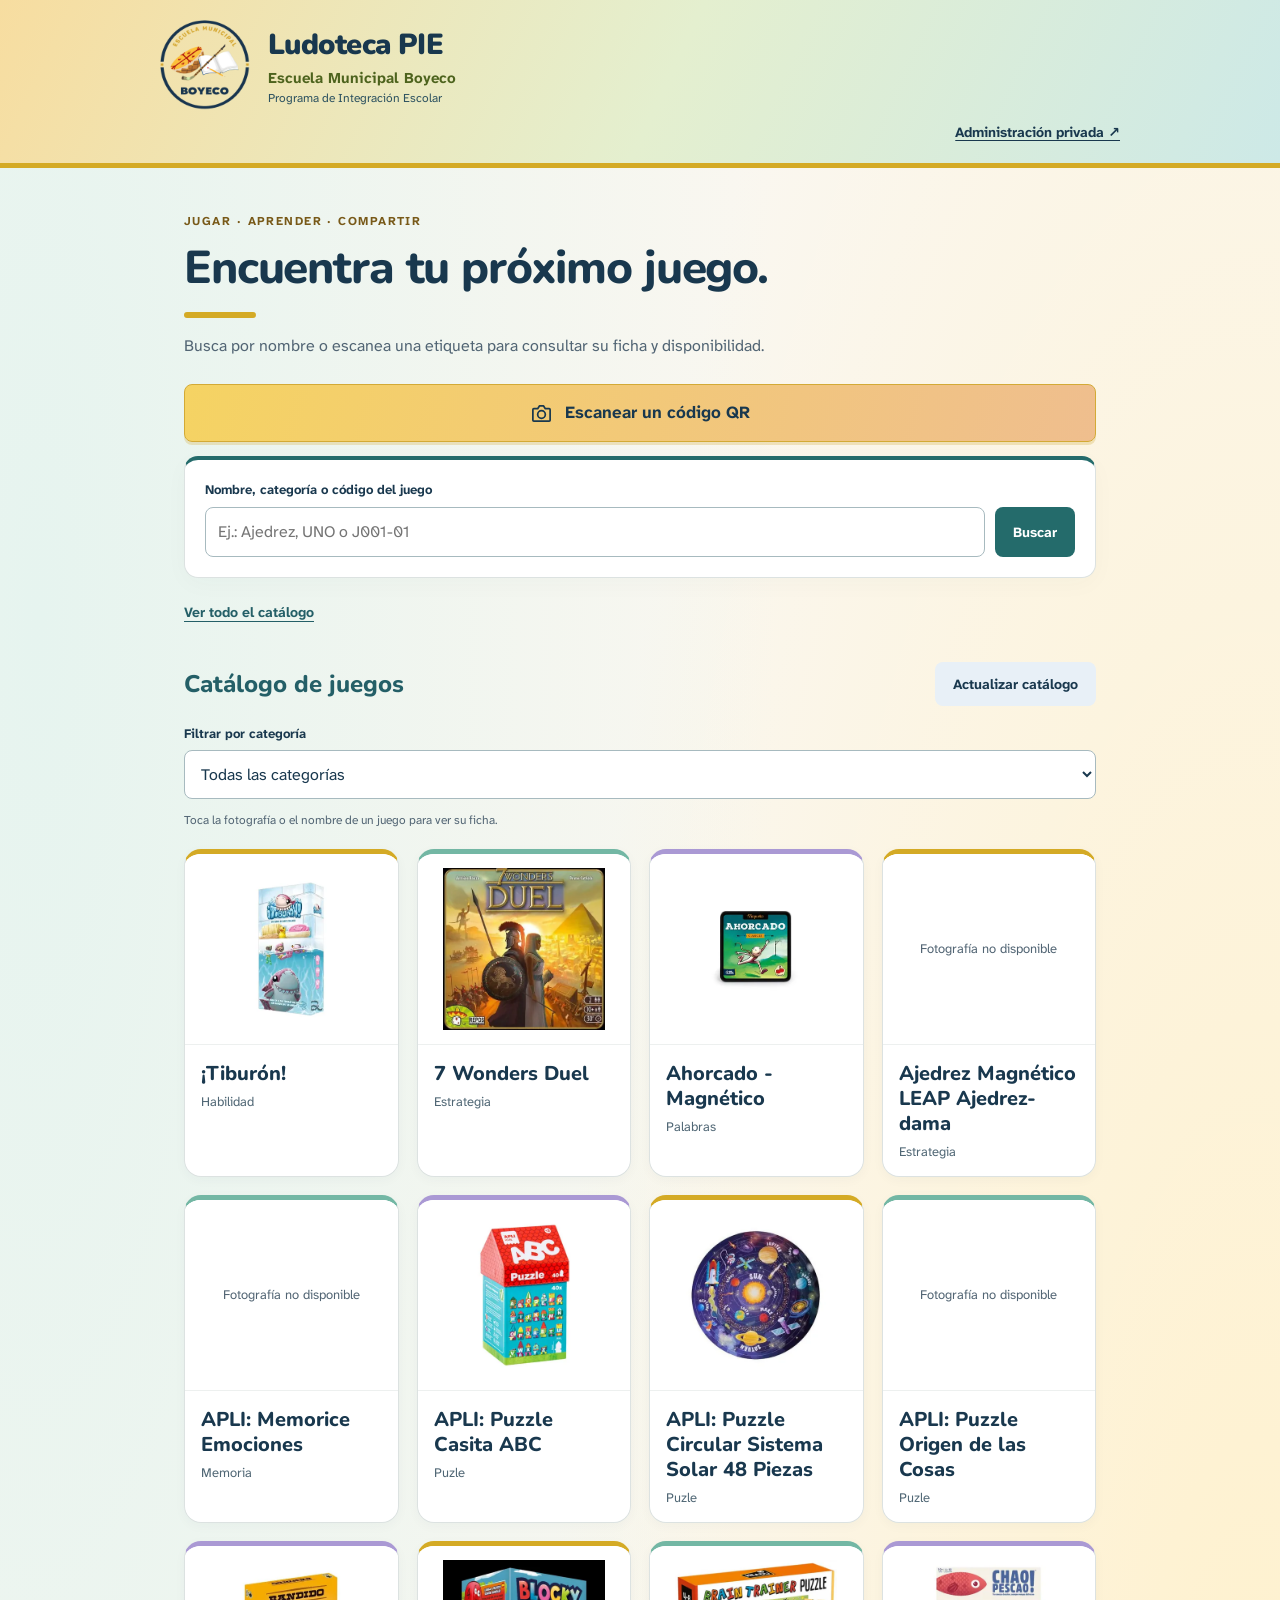
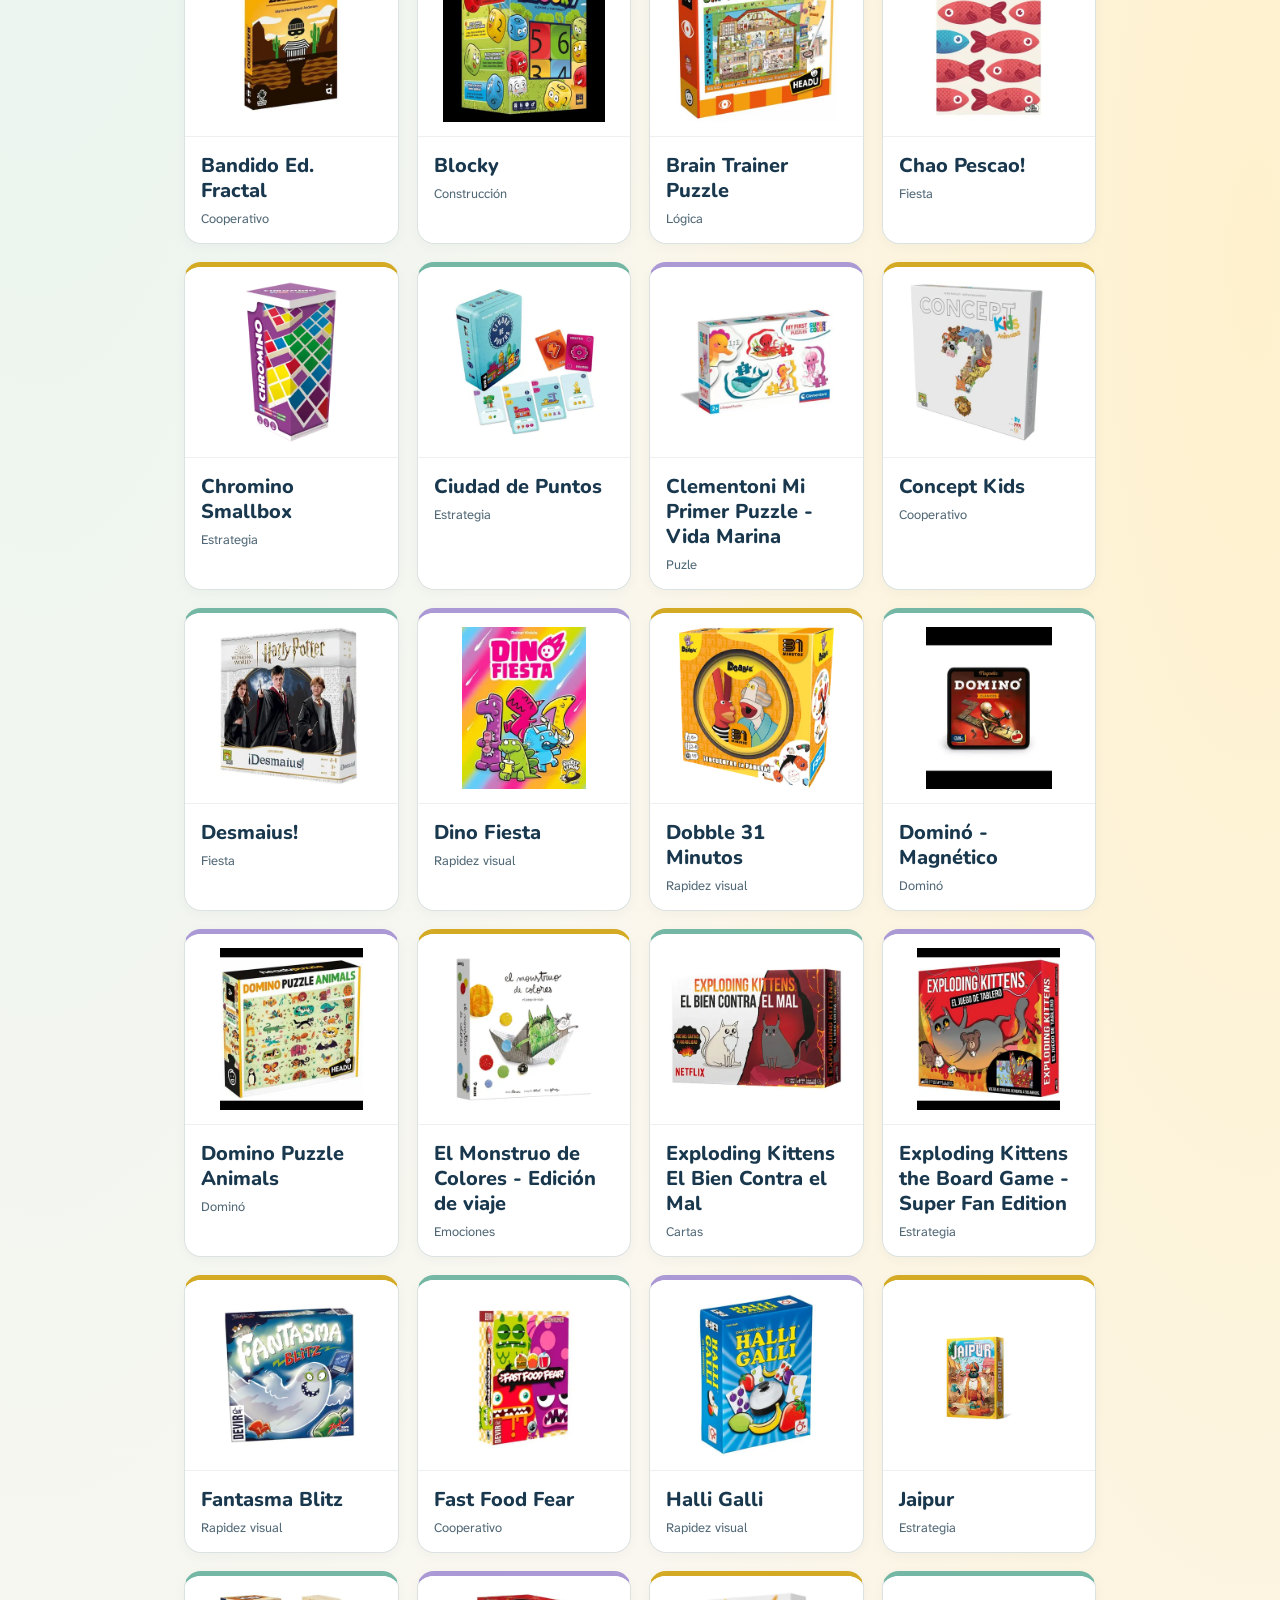
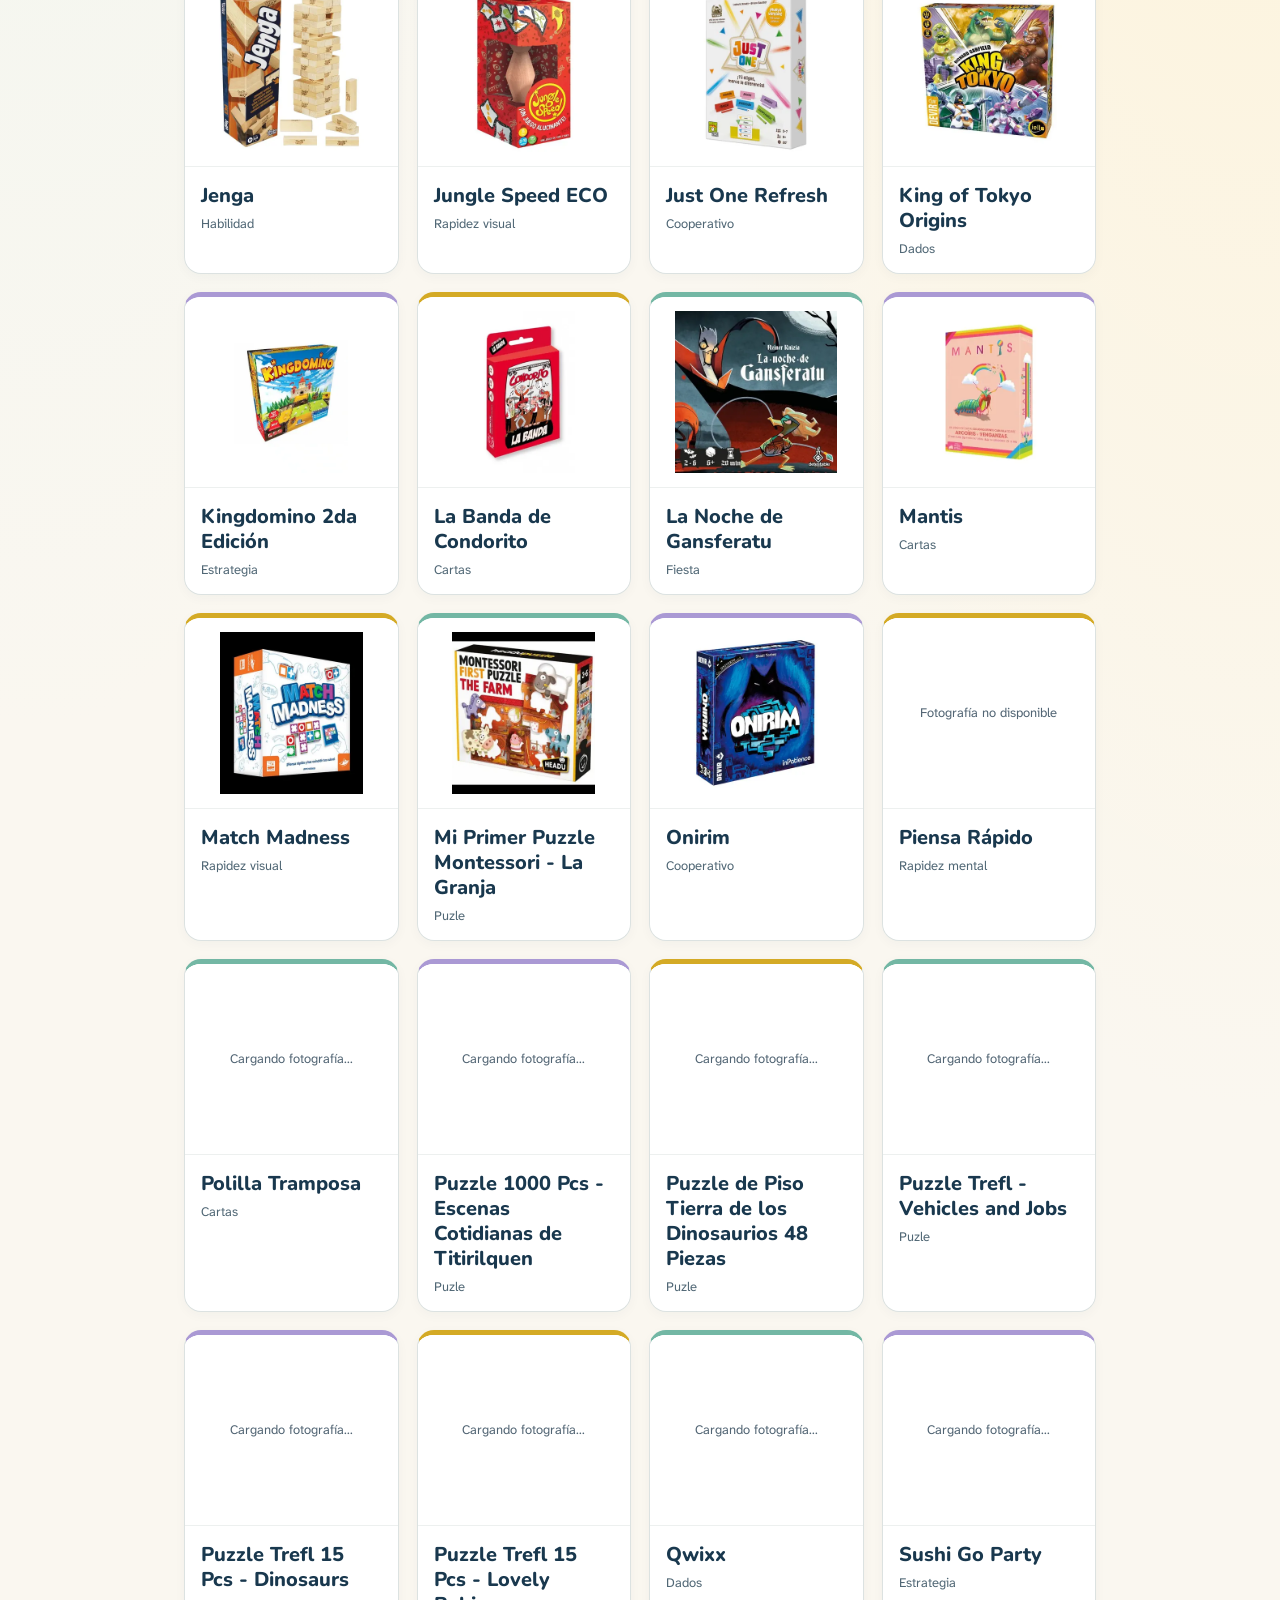
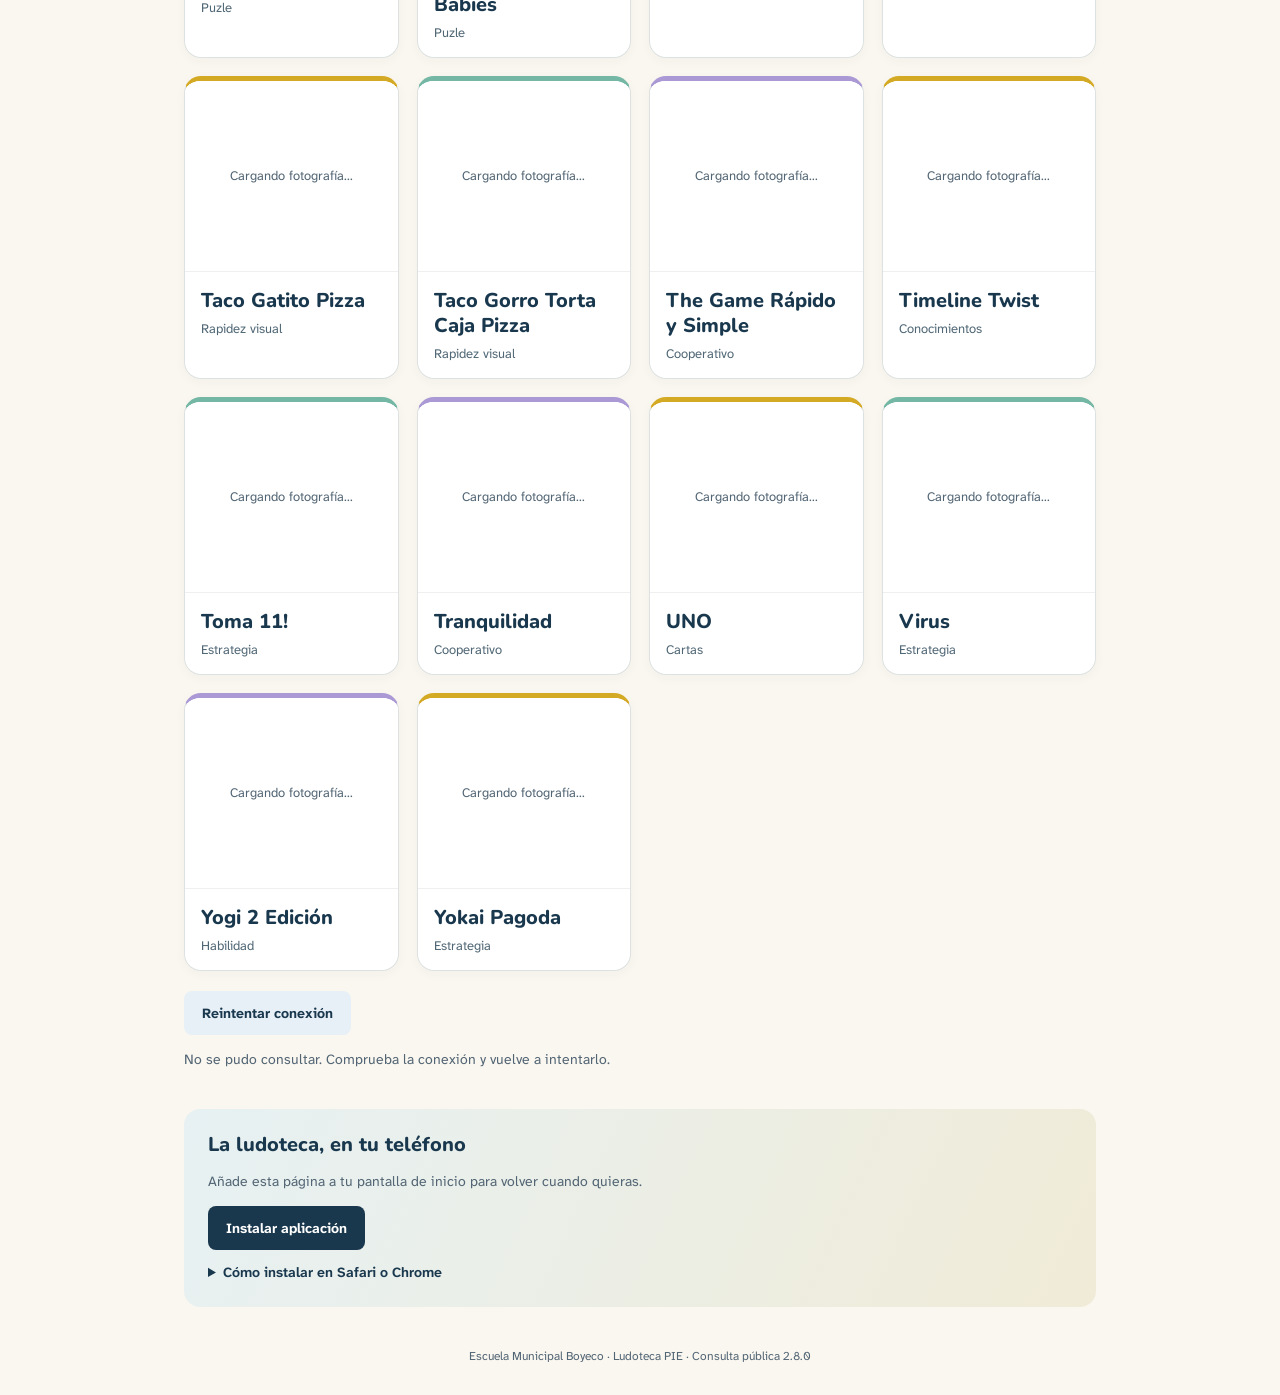
==== commit f643cc1a: "Optimiza fichas, navegación, carga del lector QR y caché de miniaturas" ====
--- a/index.html
+++ b/index.html
@@ -9,24 +9,25 @@
   <meta name="referrer" content="no-referrer">
   <meta http-equiv="Content-Security-Policy" content="default-src 'self'; script-src 'self' https://script.google.com https://script.googleusercontent.com; img-src 'self' data:; style-src 'self'; connect-src 'self'; media-src 'self' blob:; object-src 'none'; base-uri 'self'; form-action 'self'; worker-src 'self'; manifest-src 'self'">
   <title>Ludoteca PIE · Escuela Boyeco</title>
-  <link rel="manifest" href="./manifest.webmanifest?v=2.7.2">
-  <link rel="icon" href="./icons/boyeco-transparente-favicon.png?v=2.7.2" type="image/png">
-  <link rel="apple-touch-icon" href="./icons/boyeco-transparente-apple.png?v=2.7.2">
-  <link rel="stylesheet" href="./app.css?v=2.7.2">
-  <link rel="stylesheet" href="./catalogo.css?v=2.7.2">
-  <link rel="stylesheet" href="./fonts/fonts.css?v=2.7.2">
-  <link rel="stylesheet" href="./identidad.css?v=2.7.2">
-  <link rel="stylesheet" href="./alegria.css?v=2.7.2">
-  <script src="./config.js?v=2.7.2" defer></script>
-  <script src="./core.js?v=2.7.2" defer></script>
-  <script src="./vendor/jsQR-1.4.0.js?v=2.7.2" defer></script>
-  <script src="./scanner.js?v=2.7.2" defer></script>
-  <script src="./catalogo-datos.js?v=2.7.2" defer></script>
-  <script src="./fotos.js?v=2.7.2" defer></script>
-  <script src="./app.js?v=2.7.2" defer></script>
+  <link rel="preconnect" href="https://script.google.com">
+  <link rel="preconnect" href="https://script.googleusercontent.com">
+  <link rel="preload" href="./catalogo-inicial.json?v=2.8.0" as="fetch" crossorigin="anonymous">
+  <link rel="manifest" href="./manifest.webmanifest?v=2.8.0">
+  <link rel="icon" href="./icons/boyeco-transparente-favicon.png?v=2.8.0" type="image/png">
+  <link rel="apple-touch-icon" href="./icons/boyeco-transparente-apple.png?v=2.8.0">
+  <link rel="stylesheet" href="./app.css?v=2.8.0">
+  <link rel="stylesheet" href="./catalogo.css?v=2.8.0">
+  <link rel="stylesheet" href="./fonts/fonts.css?v=2.8.0">
+  <link rel="stylesheet" href="./identidad.css?v=2.8.0">
+  <link rel="stylesheet" href="./alegria.css?v=2.8.0">
+  <script src="./config.js?v=2.8.0" defer></script>
+  <script src="./core.js?v=2.8.0" defer></script>
+  <script src="./catalogo-datos.js?v=2.8.0" defer></script>
+  <script src="./fotos.js?v=2.8.0" defer></script>
+  <script src="./app.js?v=2.8.0" defer></script>
 </head>
 <body>
-  <header><div class="brand"><img src="./icons/logo-escuela-transparente.png?v=2.7.2" width="76" height="76" alt="Escuela Municipal Boyeco"><div><strong>Ludoteca PIE</strong><span>Escuela Municipal Boyeco</span><small>Programa de Integración Escolar</small></div></div><a class="admin-link" href="https://script.google.com/macros/s/AKfycbw6E5QyWPimQhS3XMEas1A9X9z2VuXsoz50krZVo6GawAph3P8_og8mZEWh1CGGwe6DJw/exec" target="_blank" rel="noopener noreferrer" referrerpolicy="no-referrer">Administración privada ↗</a></header>
+  <header><div class="brand"><img src="./icons/logo-escuela-transparente.png?v=2.8.0" width="76" height="76" alt="Escuela Municipal Boyeco"><div><strong>Ludoteca PIE</strong><span>Escuela Municipal Boyeco</span><small>Programa de Integración Escolar</small></div></div><a class="admin-link" href="https://script.google.com/macros/s/AKfycbw6E5QyWPimQhS3XMEas1A9X9z2VuXsoz50krZVo6GawAph3P8_og8mZEWh1CGGwe6DJw/exec" target="_blank" rel="noopener noreferrer" referrerpolicy="no-referrer">Administración privada ↗</a></header>
   <main>
     <section class="intro"><p class="eyebrow">JUGAR · APRENDER · COMPARTIR</p><h1>Encuentra tu próximo juego.</h1><p>Busca por nombre o escanea una etiqueta para consultar su ficha y disponibilidad.</p></section>
     <section class="search-area" aria-label="Buscar un juego">
@@ -58,10 +59,10 @@
     <p>Apunta la cámara trasera a la etiqueta del juego. Al reconocerla se abrirá su ficha aquí mismo.</p>
     <div class="video-area"><video id="camara" playsinline muted autoplay aria-label="Vista de la cámara para leer QR"></video><div class="scan-frame" aria-hidden="true"></div></div>
     <p id="estado-lector" role="status" aria-live="polite">Preparando cámara…</p>
-    <p class="note">Lector QR 2.7.2 · La imagen se analiza en tu teléfono. No se envía ni se guarda.</p>
+    <p class="note">Lector QR 2.8.0 · La imagen se analiza en tu teléfono. No se envía ni se guarda.</p>
     <button type="button" id="reintentar-camara" class="secondary" hidden>Intentar de nuevo</button>
   </dialog>
-  <footer>Escuela Municipal Boyeco · Ludoteca PIE · Consulta pública 2.7.2</footer>
+  <footer>Escuela Municipal Boyeco · Ludoteca PIE · Consulta pública 2.8.0</footer>
 </body>
 </html>
 
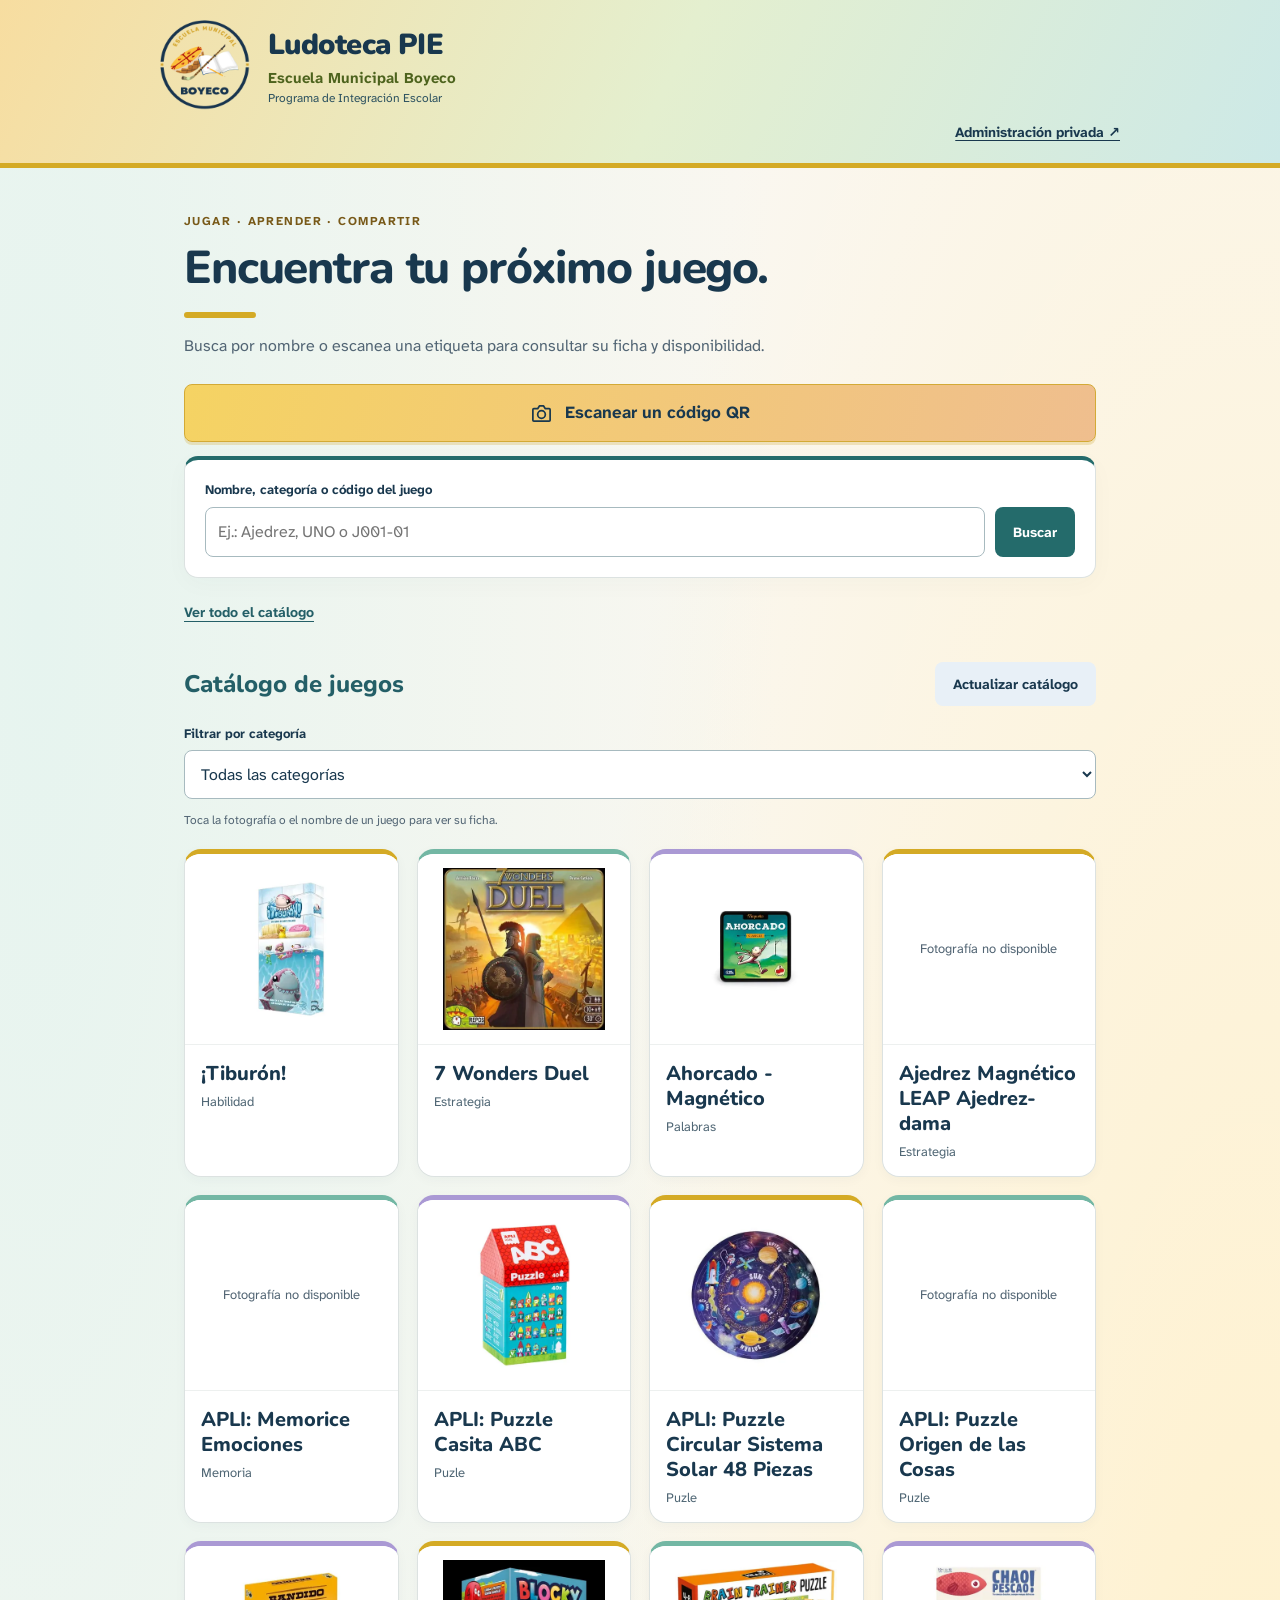
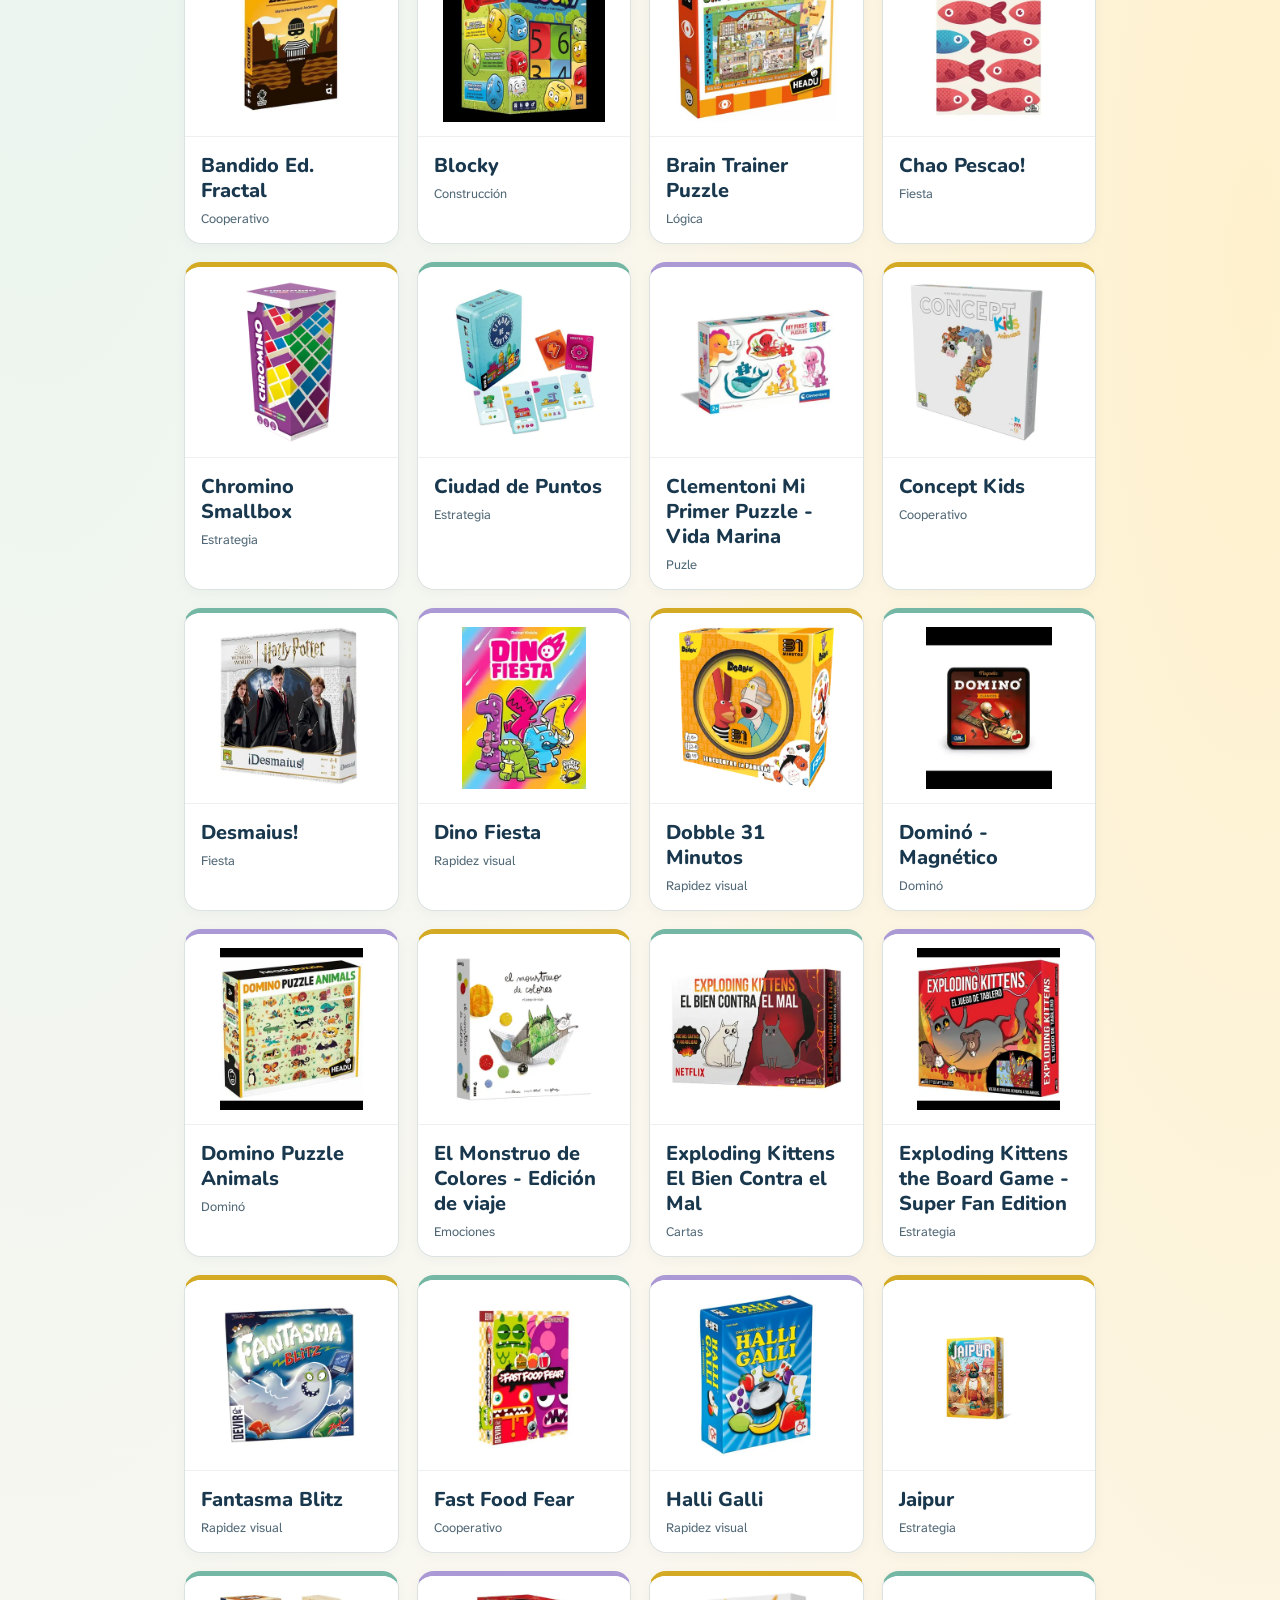
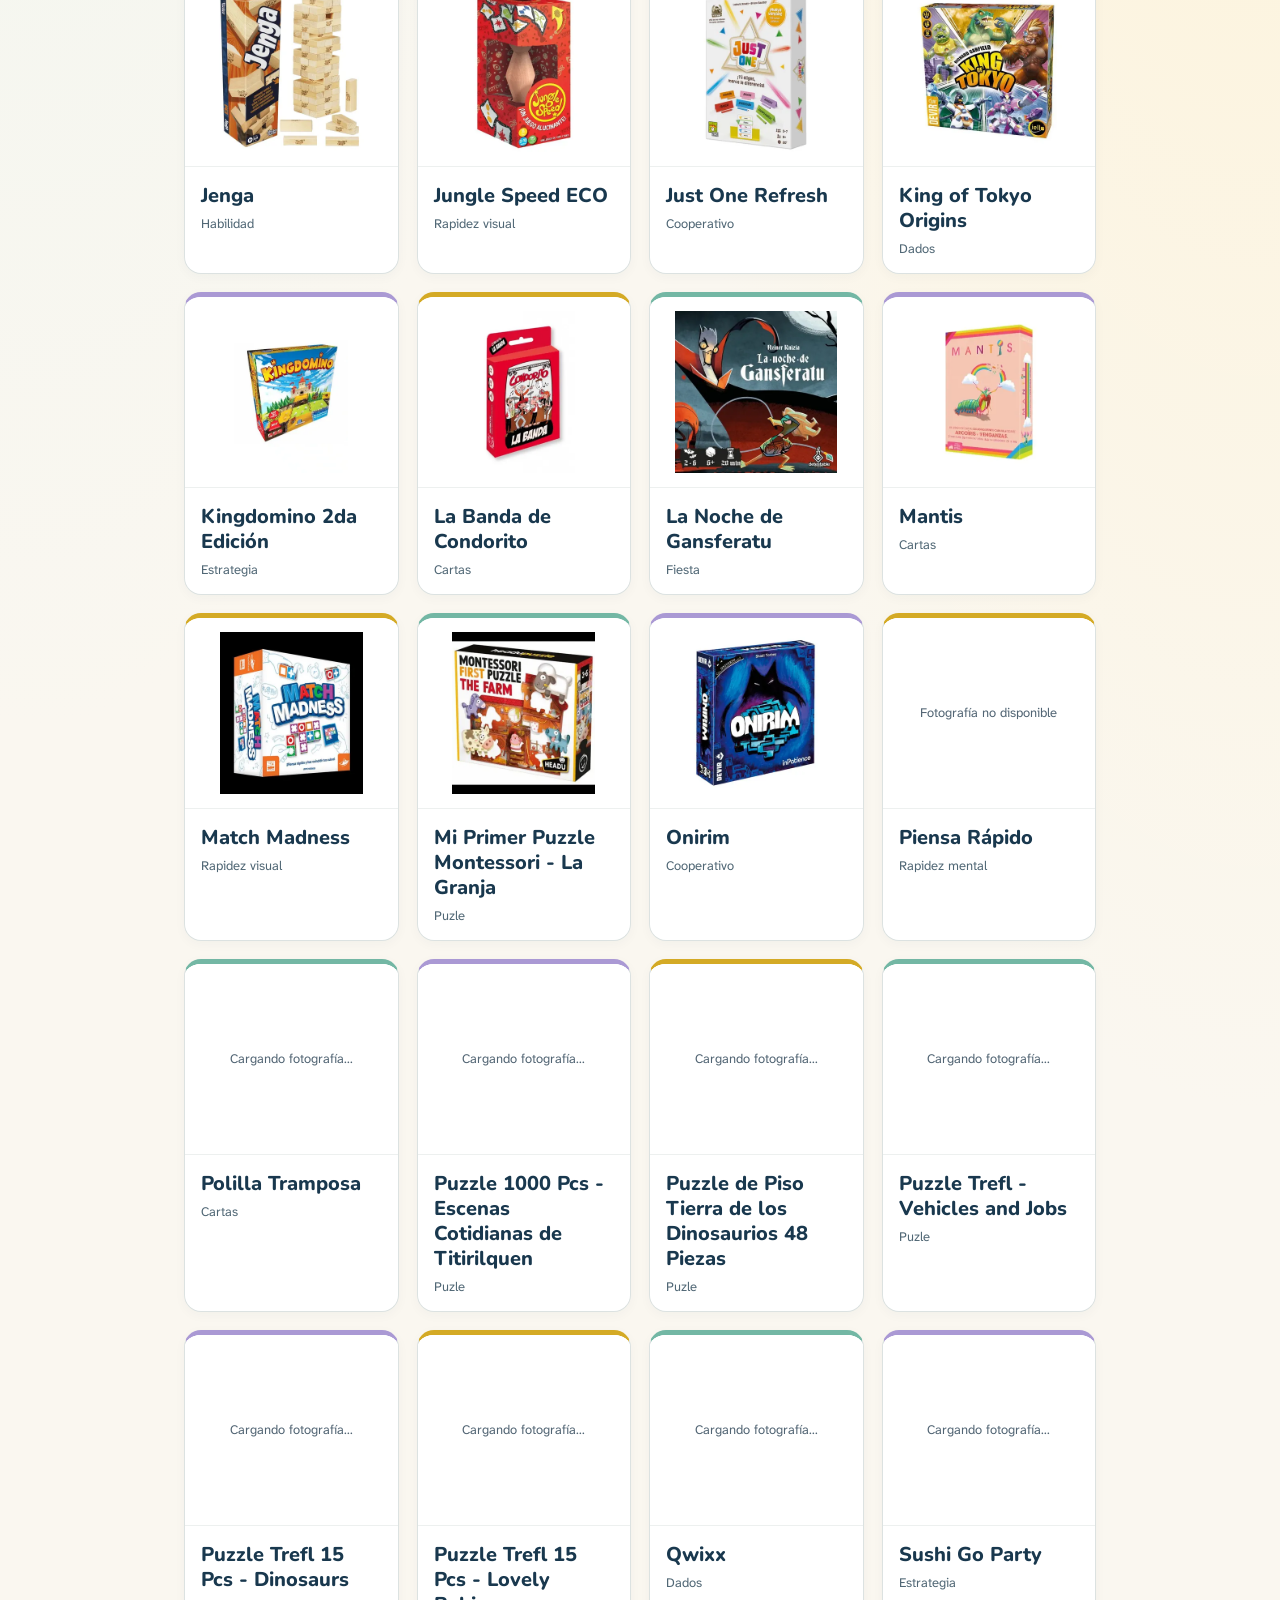
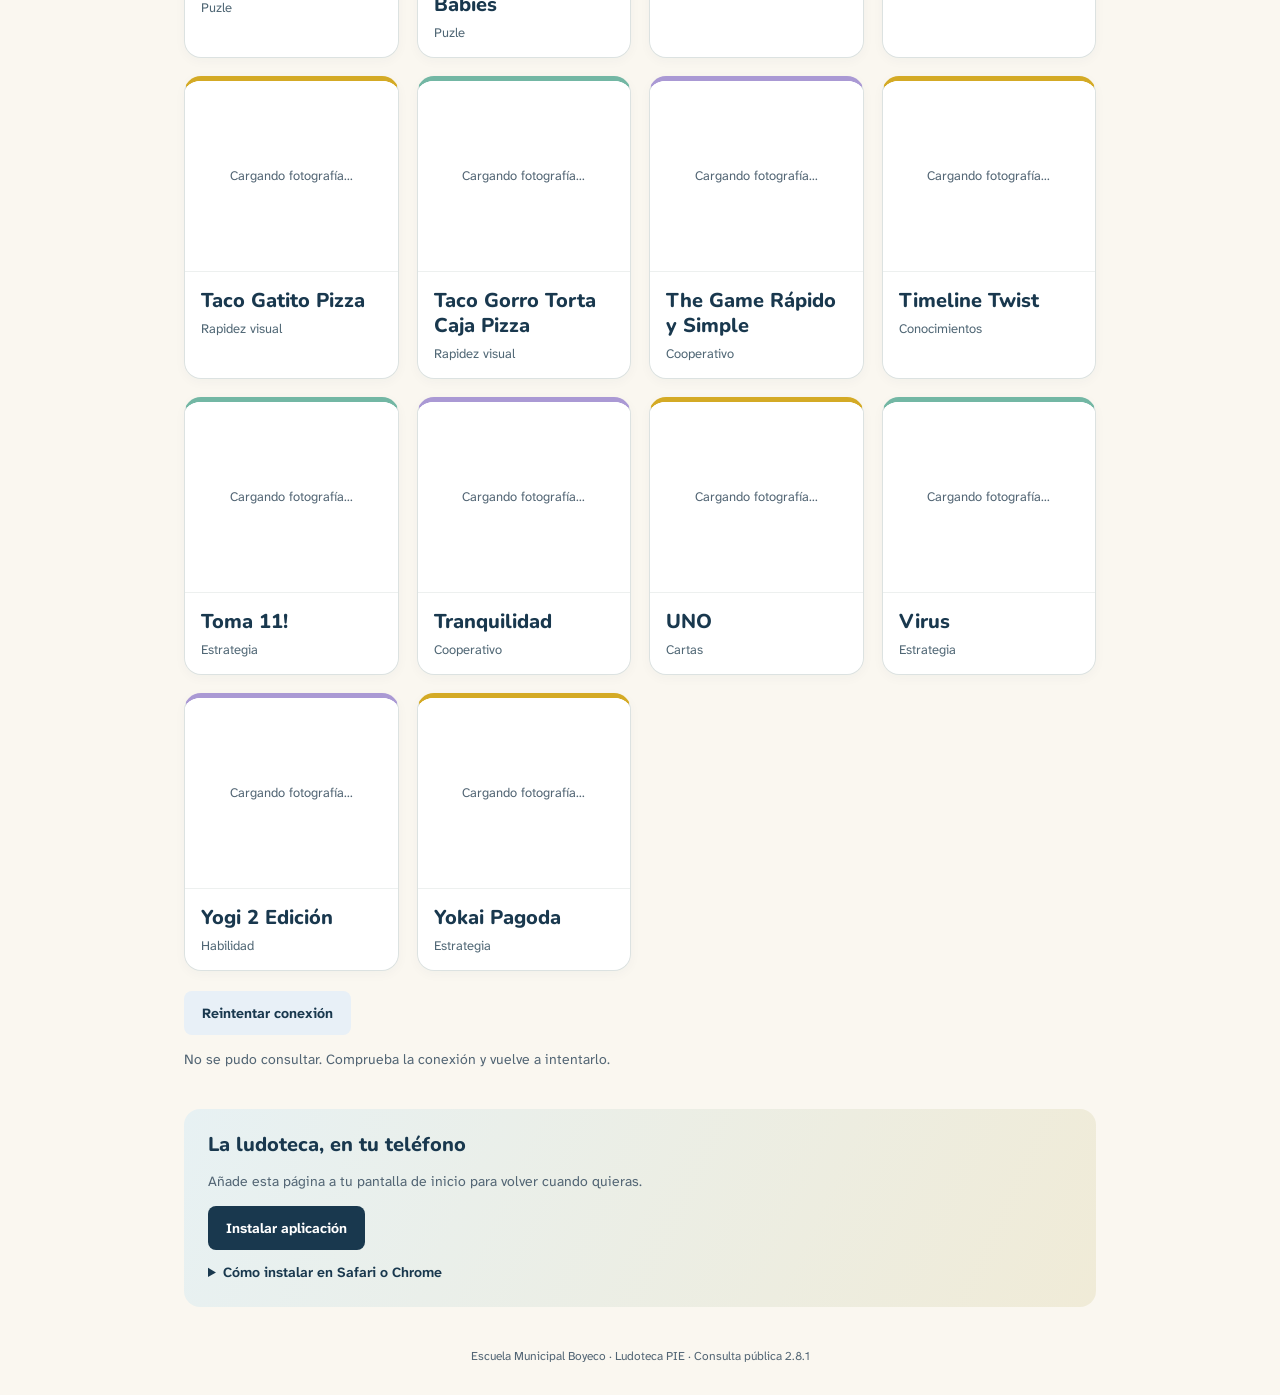
==== commit 56338995: "Evita una segunda consulta de catálogo al abrir una etiqueta QR" ====
--- a/index.html
+++ b/index.html
@@ -11,23 +11,23 @@
   <title>Ludoteca PIE · Escuela Boyeco</title>
   <link rel="preconnect" href="https://script.google.com">
   <link rel="preconnect" href="https://script.googleusercontent.com">
-  <link rel="preload" href="./catalogo-inicial.json?v=2.8.0" as="fetch" crossorigin="anonymous">
-  <link rel="manifest" href="./manifest.webmanifest?v=2.8.0">
-  <link rel="icon" href="./icons/boyeco-transparente-favicon.png?v=2.8.0" type="image/png">
-  <link rel="apple-touch-icon" href="./icons/boyeco-transparente-apple.png?v=2.8.0">
-  <link rel="stylesheet" href="./app.css?v=2.8.0">
-  <link rel="stylesheet" href="./catalogo.css?v=2.8.0">
-  <link rel="stylesheet" href="./fonts/fonts.css?v=2.8.0">
-  <link rel="stylesheet" href="./identidad.css?v=2.8.0">
-  <link rel="stylesheet" href="./alegria.css?v=2.8.0">
-  <script src="./config.js?v=2.8.0" defer></script>
-  <script src="./core.js?v=2.8.0" defer></script>
-  <script src="./catalogo-datos.js?v=2.8.0" defer></script>
-  <script src="./fotos.js?v=2.8.0" defer></script>
-  <script src="./app.js?v=2.8.0" defer></script>
+  <link rel="preload" href="./catalogo-inicial.json?v=2.8.1" as="fetch" crossorigin="anonymous">
+  <link rel="manifest" href="./manifest.webmanifest?v=2.8.1">
+  <link rel="icon" href="./icons/boyeco-transparente-favicon.png?v=2.8.1" type="image/png">
+  <link rel="apple-touch-icon" href="./icons/boyeco-transparente-apple.png?v=2.8.1">
+  <link rel="stylesheet" href="./app.css?v=2.8.1">
+  <link rel="stylesheet" href="./catalogo.css?v=2.8.1">
+  <link rel="stylesheet" href="./fonts/fonts.css?v=2.8.1">
+  <link rel="stylesheet" href="./identidad.css?v=2.8.1">
+  <link rel="stylesheet" href="./alegria.css?v=2.8.1">
+  <script src="./config.js?v=2.8.1" defer></script>
+  <script src="./core.js?v=2.8.1" defer></script>
+  <script src="./catalogo-datos.js?v=2.8.1" defer></script>
+  <script src="./fotos.js?v=2.8.1" defer></script>
+  <script src="./app.js?v=2.8.1" defer></script>
 </head>
 <body>
-  <header><div class="brand"><img src="./icons/logo-escuela-transparente.png?v=2.8.0" width="76" height="76" alt="Escuela Municipal Boyeco"><div><strong>Ludoteca PIE</strong><span>Escuela Municipal Boyeco</span><small>Programa de Integración Escolar</small></div></div><a class="admin-link" href="https://script.google.com/macros/s/AKfycbw6E5QyWPimQhS3XMEas1A9X9z2VuXsoz50krZVo6GawAph3P8_og8mZEWh1CGGwe6DJw/exec" target="_blank" rel="noopener noreferrer" referrerpolicy="no-referrer">Administración privada ↗</a></header>
+  <header><div class="brand"><img src="./icons/logo-escuela-transparente.png?v=2.8.1" width="76" height="76" alt="Escuela Municipal Boyeco"><div><strong>Ludoteca PIE</strong><span>Escuela Municipal Boyeco</span><small>Programa de Integración Escolar</small></div></div><a class="admin-link" href="https://script.google.com/macros/s/AKfycbw6E5QyWPimQhS3XMEas1A9X9z2VuXsoz50krZVo6GawAph3P8_og8mZEWh1CGGwe6DJw/exec" target="_blank" rel="noopener noreferrer" referrerpolicy="no-referrer">Administración privada ↗</a></header>
   <main>
     <section class="intro"><p class="eyebrow">JUGAR · APRENDER · COMPARTIR</p><h1>Encuentra tu próximo juego.</h1><p>Busca por nombre o escanea una etiqueta para consultar su ficha y disponibilidad.</p></section>
     <section class="search-area" aria-label="Buscar un juego">
@@ -59,10 +59,10 @@
     <p>Apunta la cámara trasera a la etiqueta del juego. Al reconocerla se abrirá su ficha aquí mismo.</p>
     <div class="video-area"><video id="camara" playsinline muted autoplay aria-label="Vista de la cámara para leer QR"></video><div class="scan-frame" aria-hidden="true"></div></div>
     <p id="estado-lector" role="status" aria-live="polite">Preparando cámara…</p>
-    <p class="note">Lector QR 2.8.0 · La imagen se analiza en tu teléfono. No se envía ni se guarda.</p>
+    <p class="note">Lector QR 2.8.1 · La imagen se analiza en tu teléfono. No se envía ni se guarda.</p>
     <button type="button" id="reintentar-camara" class="secondary" hidden>Intentar de nuevo</button>
   </dialog>
-  <footer>Escuela Municipal Boyeco · Ludoteca PIE · Consulta pública 2.8.0</footer>
+  <footer>Escuela Municipal Boyeco · Ludoteca PIE · Consulta pública 2.8.1</footer>
 </body>
 </html>
 
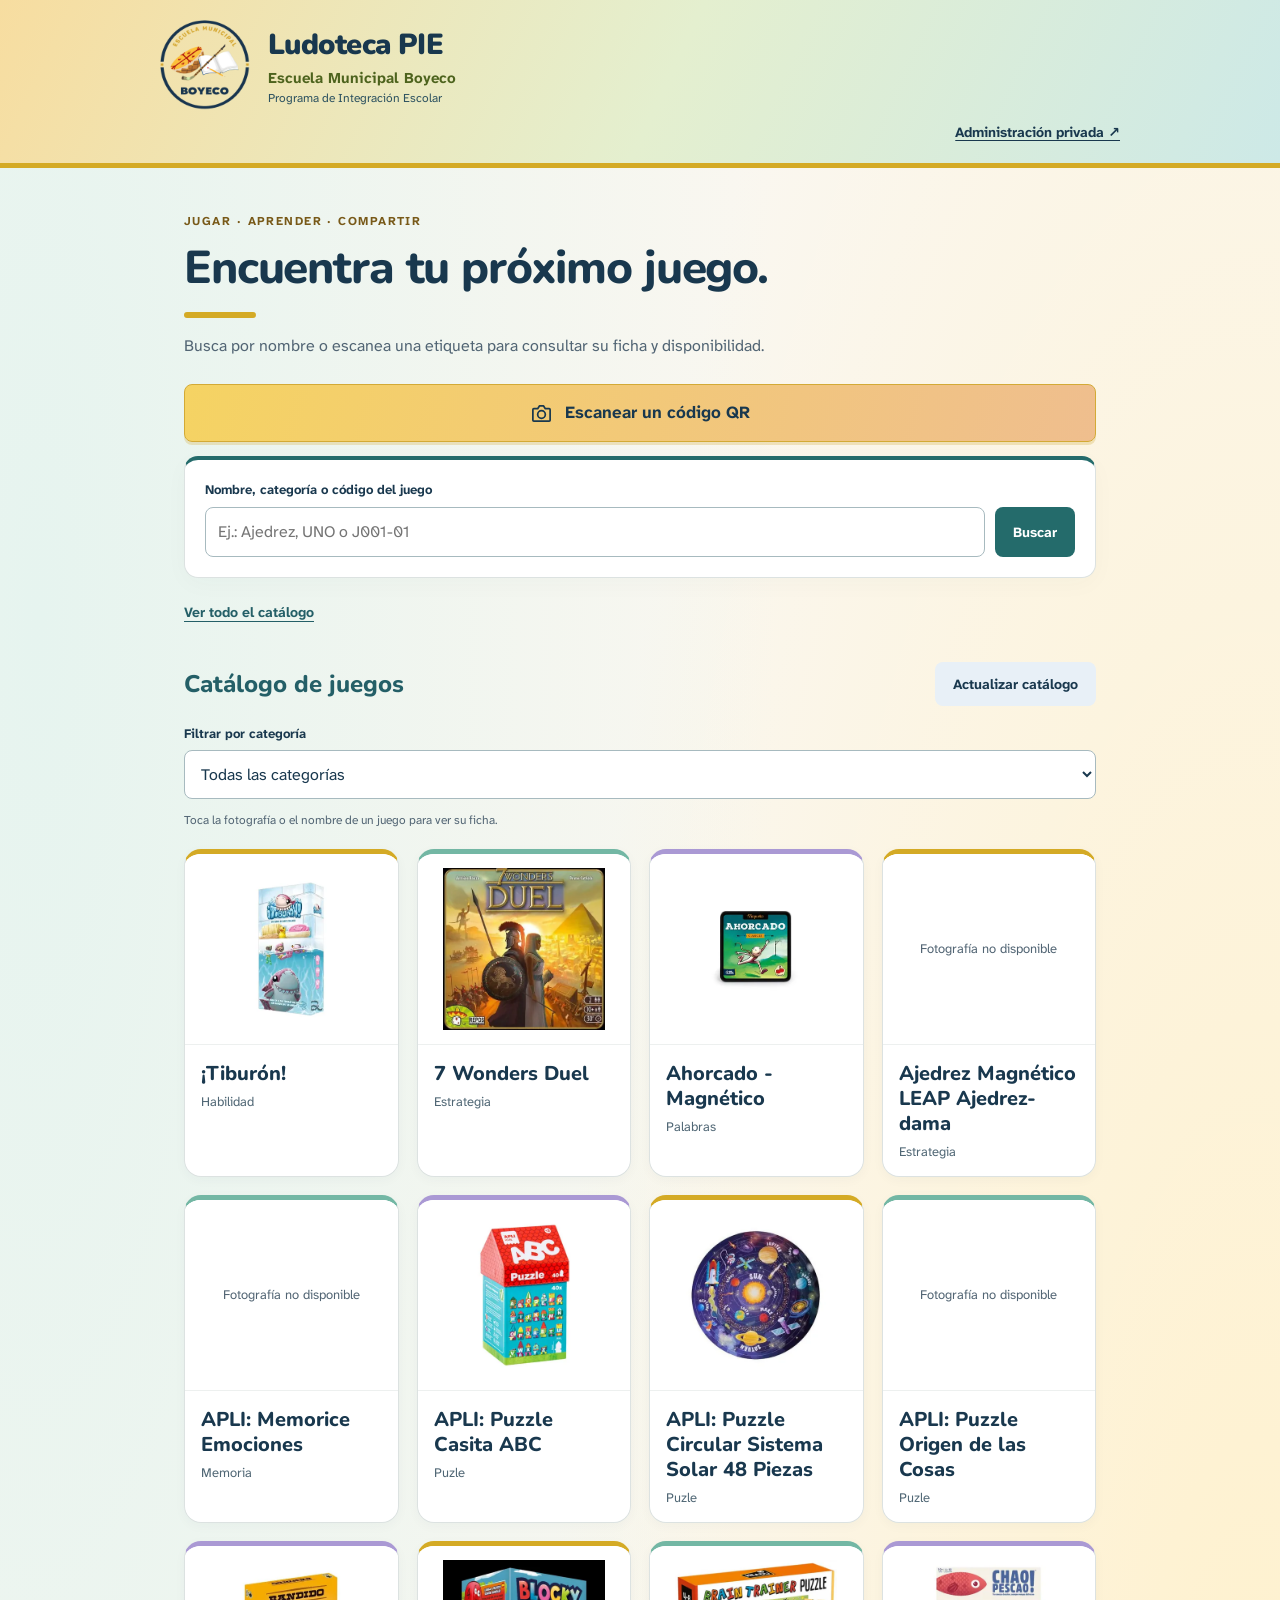
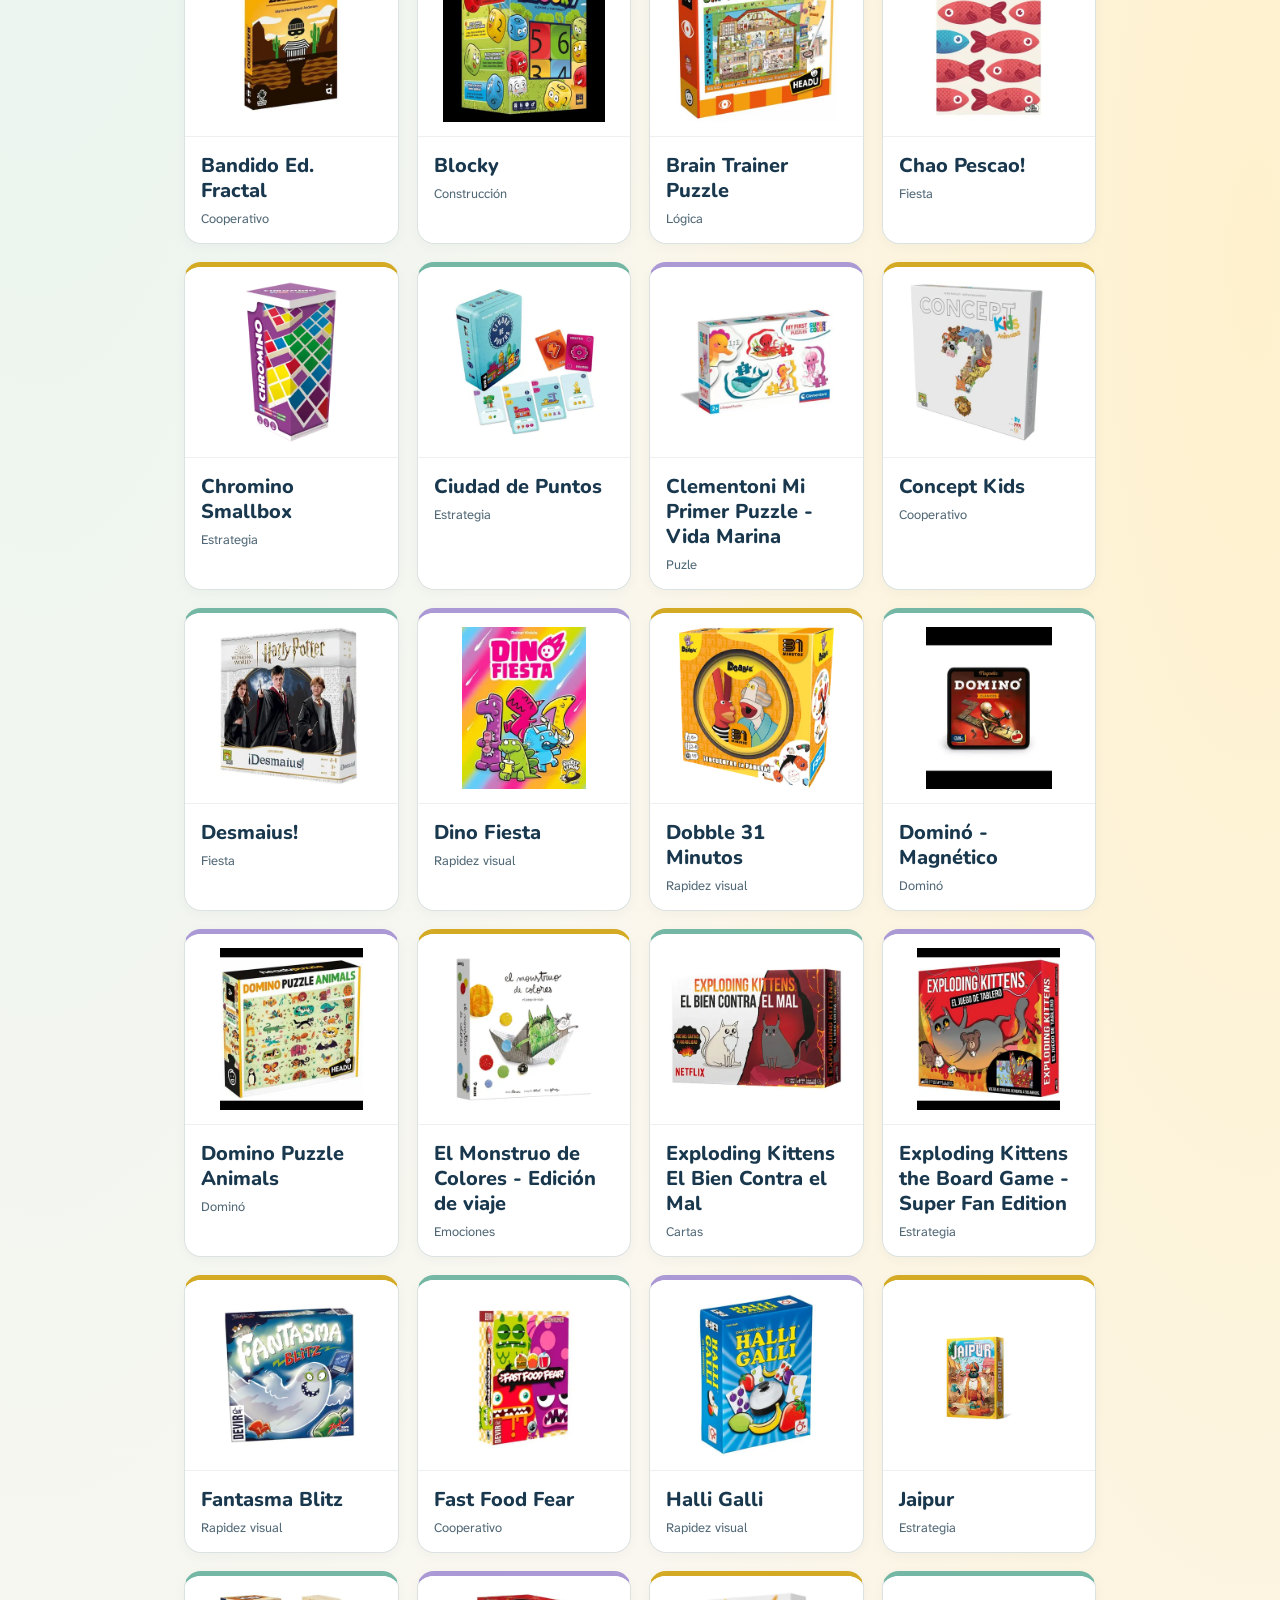
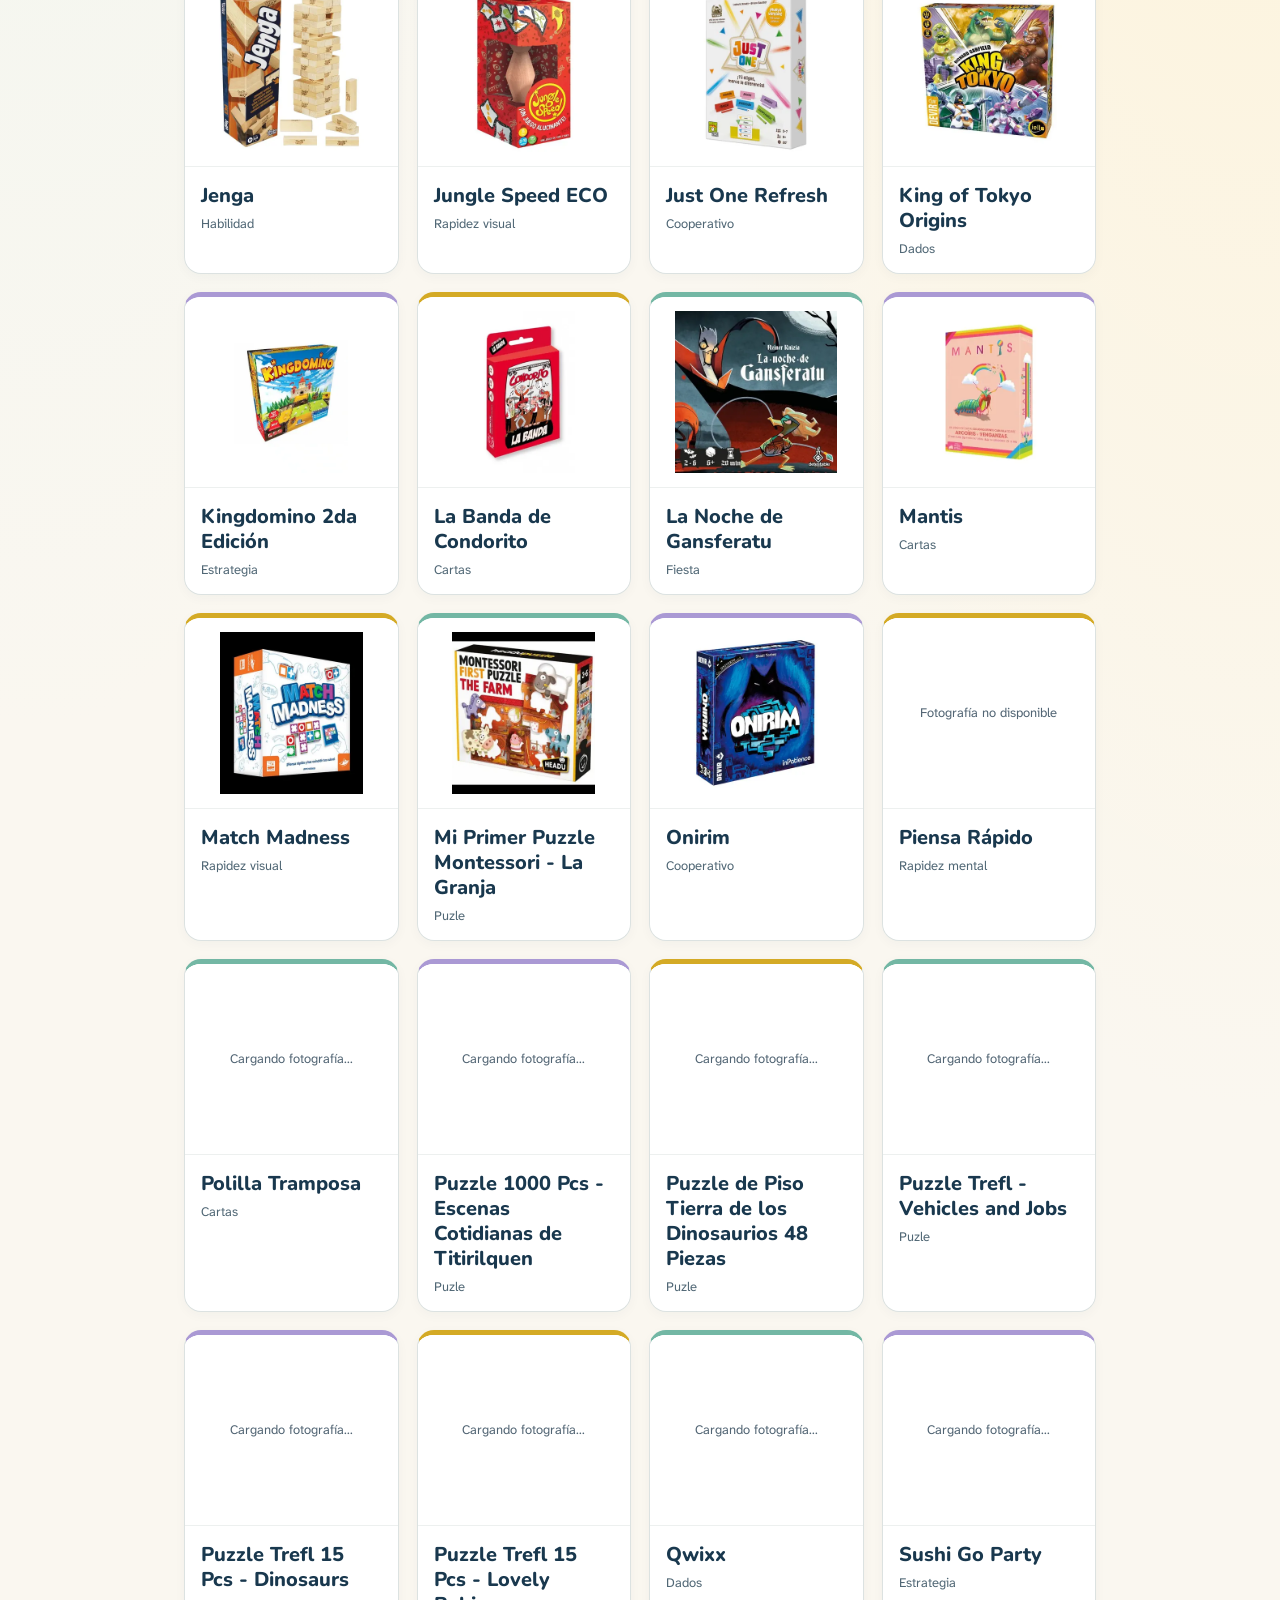
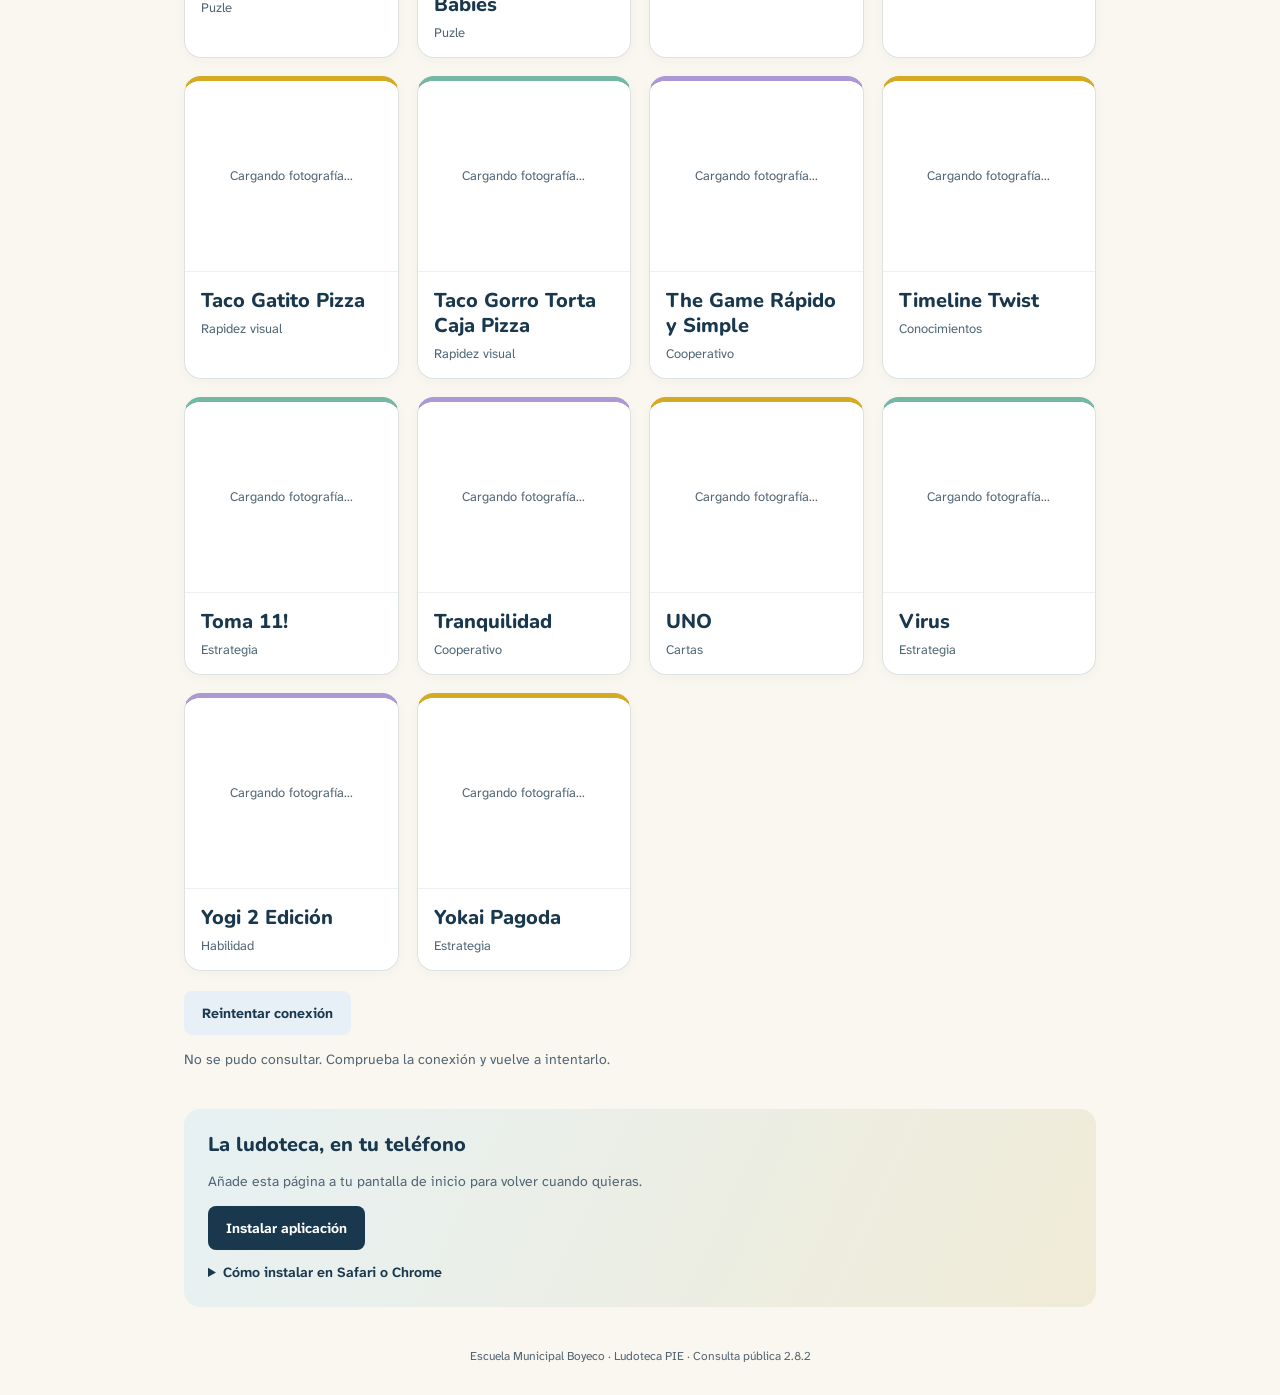
==== commit 04e28a16: "Permite volver al inicio desde el logo y nombre de la ludoteca" ====
--- a/index.html
+++ b/index.html
@@ -11,23 +11,23 @@
   <title>Ludoteca PIE · Escuela Boyeco</title>
   <link rel="preconnect" href="https://script.google.com">
   <link rel="preconnect" href="https://script.googleusercontent.com">
-  <link rel="preload" href="./catalogo-inicial.json?v=2.8.1" as="fetch" crossorigin="anonymous">
-  <link rel="manifest" href="./manifest.webmanifest?v=2.8.1">
-  <link rel="icon" href="./icons/boyeco-transparente-favicon.png?v=2.8.1" type="image/png">
-  <link rel="apple-touch-icon" href="./icons/boyeco-transparente-apple.png?v=2.8.1">
-  <link rel="stylesheet" href="./app.css?v=2.8.1">
-  <link rel="stylesheet" href="./catalogo.css?v=2.8.1">
-  <link rel="stylesheet" href="./fonts/fonts.css?v=2.8.1">
-  <link rel="stylesheet" href="./identidad.css?v=2.8.1">
-  <link rel="stylesheet" href="./alegria.css?v=2.8.1">
-  <script src="./config.js?v=2.8.1" defer></script>
-  <script src="./core.js?v=2.8.1" defer></script>
-  <script src="./catalogo-datos.js?v=2.8.1" defer></script>
-  <script src="./fotos.js?v=2.8.1" defer></script>
-  <script src="./app.js?v=2.8.1" defer></script>
+  <link rel="preload" href="./catalogo-inicial.json?v=2.8.2" as="fetch" crossorigin="anonymous">
+  <link rel="manifest" href="./manifest.webmanifest?v=2.8.2">
+  <link rel="icon" href="./icons/boyeco-transparente-favicon.png?v=2.8.2" type="image/png">
+  <link rel="apple-touch-icon" href="./icons/boyeco-transparente-apple.png?v=2.8.2">
+  <link rel="stylesheet" href="./app.css?v=2.8.2">
+  <link rel="stylesheet" href="./catalogo.css?v=2.8.2">
+  <link rel="stylesheet" href="./fonts/fonts.css?v=2.8.2">
+  <link rel="stylesheet" href="./identidad.css?v=2.8.2">
+  <link rel="stylesheet" href="./alegria.css?v=2.8.2">
+  <script src="./config.js?v=2.8.2" defer></script>
+  <script src="./core.js?v=2.8.2" defer></script>
+  <script src="./catalogo-datos.js?v=2.8.2" defer></script>
+  <script src="./fotos.js?v=2.8.2" defer></script>
+  <script src="./app.js?v=2.8.2" defer></script>
 </head>
 <body>
-  <header><div class="brand"><img src="./icons/logo-escuela-transparente.png?v=2.8.1" width="76" height="76" alt="Escuela Municipal Boyeco"><div><strong>Ludoteca PIE</strong><span>Escuela Municipal Boyeco</span><small>Programa de Integración Escolar</small></div></div><a class="admin-link" href="https://script.google.com/macros/s/AKfycbw6E5QyWPimQhS3XMEas1A9X9z2VuXsoz50krZVo6GawAph3P8_og8mZEWh1CGGwe6DJw/exec" target="_blank" rel="noopener noreferrer" referrerpolicy="no-referrer">Administración privada ↗</a></header>
+  <header><a class="brand" href="./" aria-label="Ludoteca PIE · Ir al inicio"><img src="./icons/logo-escuela-transparente.png?v=2.8.2" width="76" height="76" alt="Escuela Municipal Boyeco"><div><strong>Ludoteca PIE</strong><span>Escuela Municipal Boyeco</span><small>Programa de Integración Escolar</small></div></a><a class="admin-link" href="https://script.google.com/macros/s/AKfycbw6E5QyWPimQhS3XMEas1A9X9z2VuXsoz50krZVo6GawAph3P8_og8mZEWh1CGGwe6DJw/exec" target="_blank" rel="noopener noreferrer" referrerpolicy="no-referrer">Administración privada ↗</a></header>
   <main>
     <section class="intro"><p class="eyebrow">JUGAR · APRENDER · COMPARTIR</p><h1>Encuentra tu próximo juego.</h1><p>Busca por nombre o escanea una etiqueta para consultar su ficha y disponibilidad.</p></section>
     <section class="search-area" aria-label="Buscar un juego">
@@ -59,10 +59,10 @@
     <p>Apunta la cámara trasera a la etiqueta del juego. Al reconocerla se abrirá su ficha aquí mismo.</p>
     <div class="video-area"><video id="camara" playsinline muted autoplay aria-label="Vista de la cámara para leer QR"></video><div class="scan-frame" aria-hidden="true"></div></div>
     <p id="estado-lector" role="status" aria-live="polite">Preparando cámara…</p>
-    <p class="note">Lector QR 2.8.1 · La imagen se analiza en tu teléfono. No se envía ni se guarda.</p>
+    <p class="note">Lector QR 2.8.2 · La imagen se analiza en tu teléfono. No se envía ni se guarda.</p>
     <button type="button" id="reintentar-camara" class="secondary" hidden>Intentar de nuevo</button>
   </dialog>
-  <footer>Escuela Municipal Boyeco · Ludoteca PIE · Consulta pública 2.8.1</footer>
+  <footer>Escuela Municipal Boyeco · Ludoteca PIE · Consulta pública 2.8.2</footer>
 </body>
 </html>
 
--- a/alegria.css
+++ b/alegria.css
@@ -3,3 +3,5 @@
 /* Mostrar el fotograma entero mantiene el encuadre visible alineado con el análisis. */ .video-area video{object-fit:contain}.video-area{background:#101820}.scan-frame{width:70%;border-radius:12px}
 
 header .admin-link{display:block;max-width:960px;margin:12px auto 0;color:#19384e;text-align:right;font-size:14px;font-weight:700;text-underline-offset:3px}
+
+header a.brand{color:inherit;text-decoration:none;border-radius:8px}header a.brand:focus-visible{outline:3px solid #a24f19;outline-offset:6px}
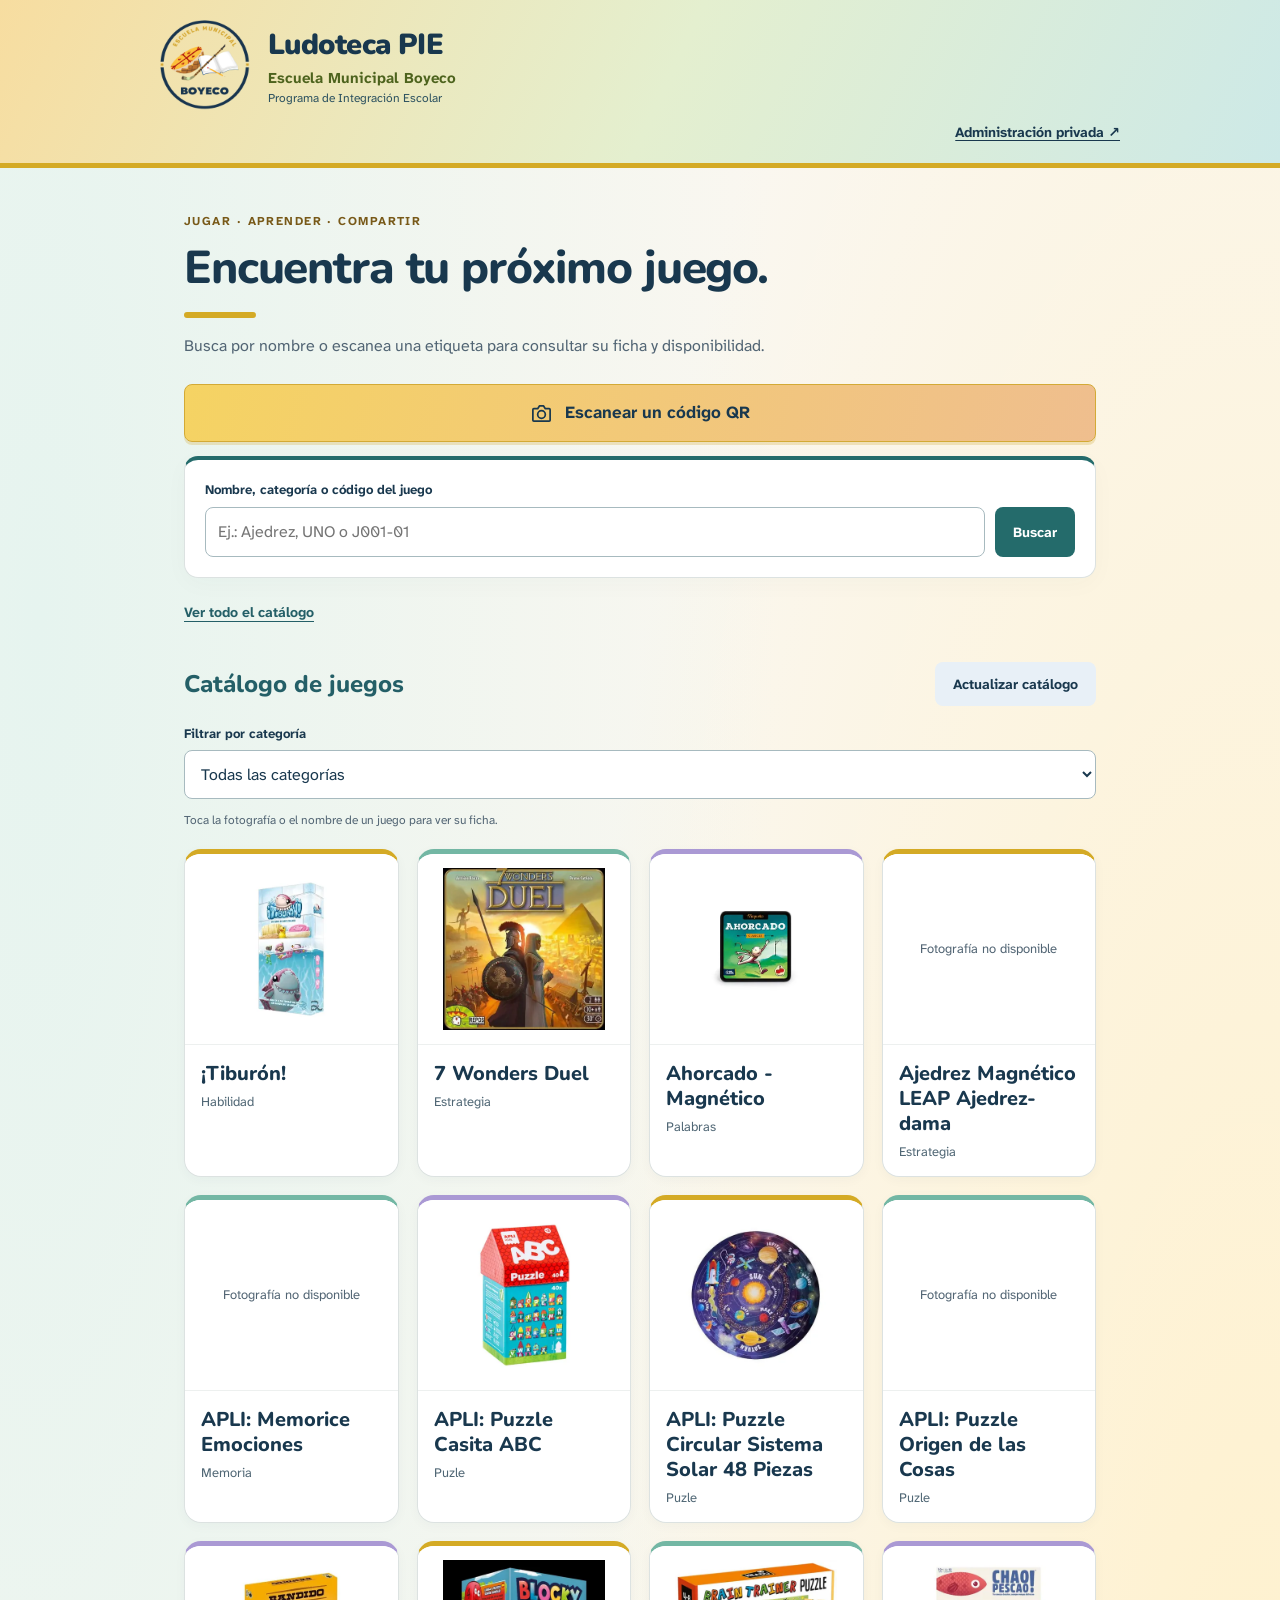
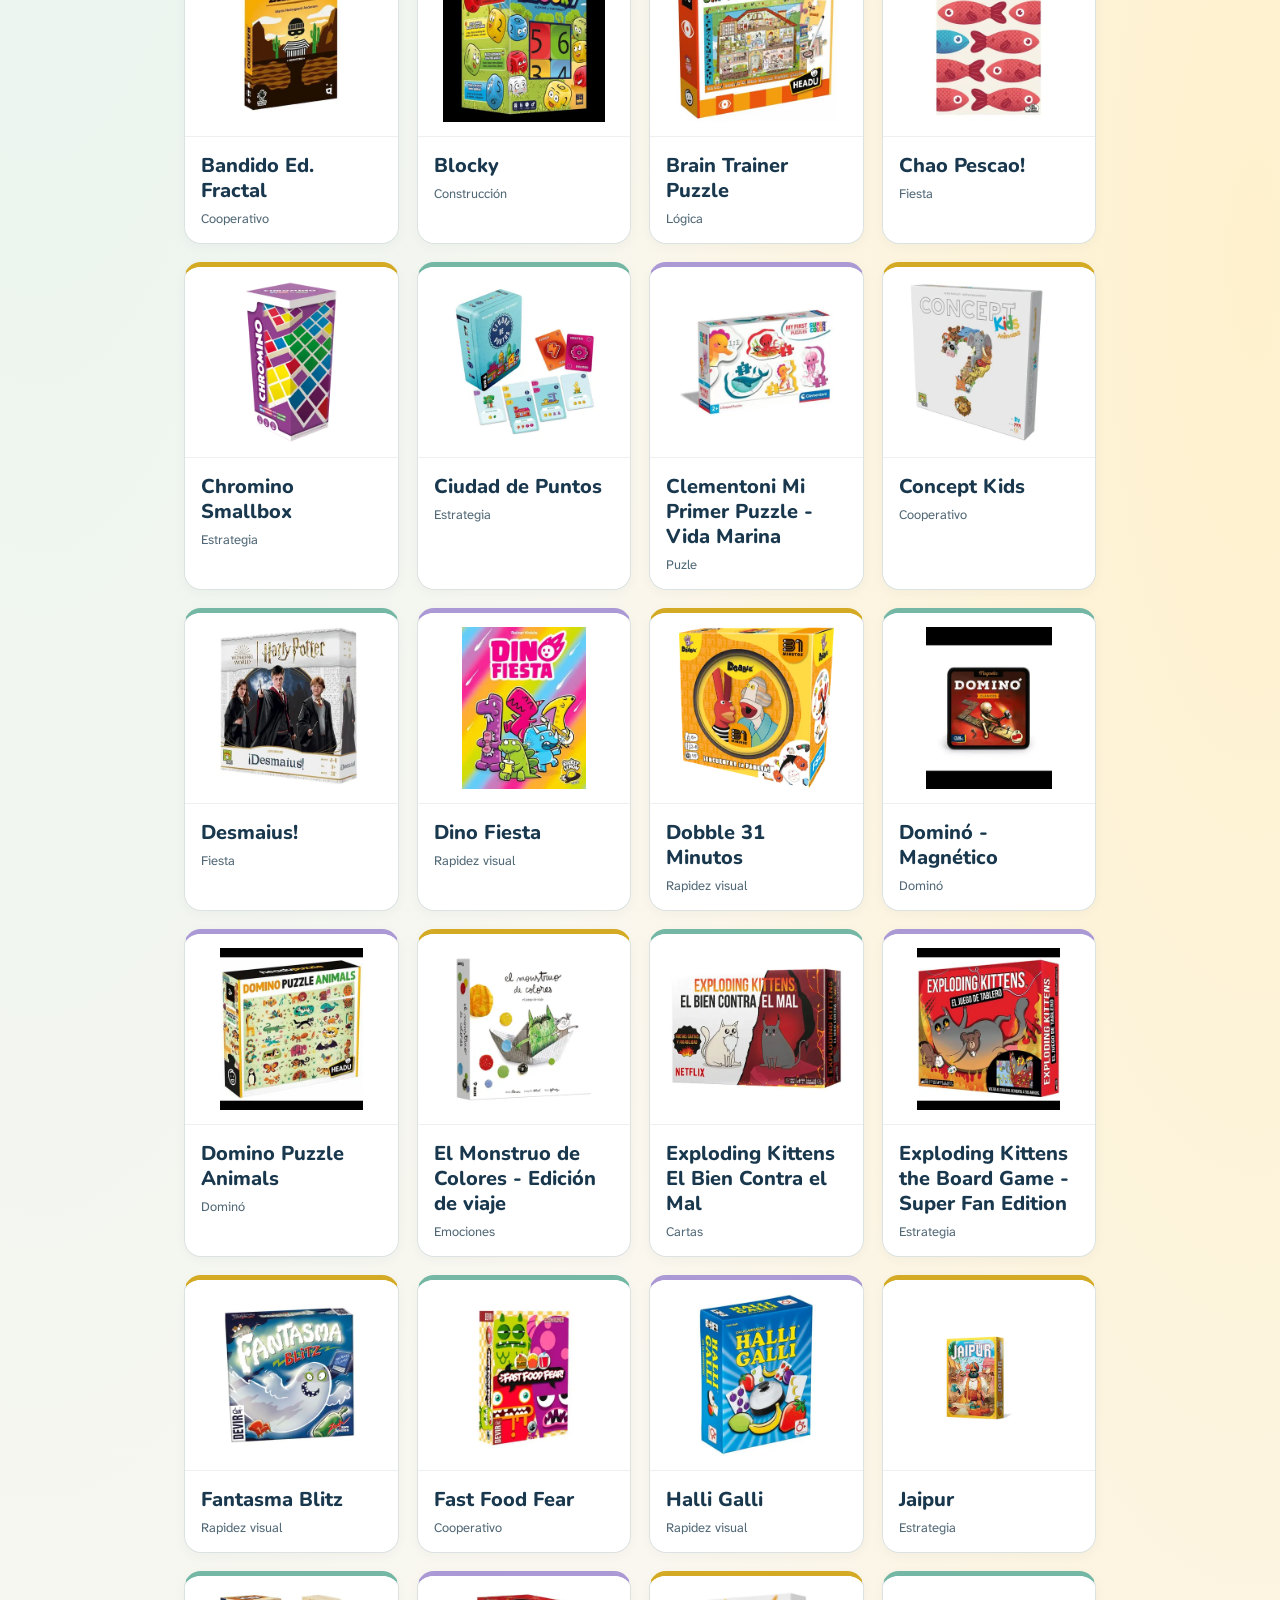
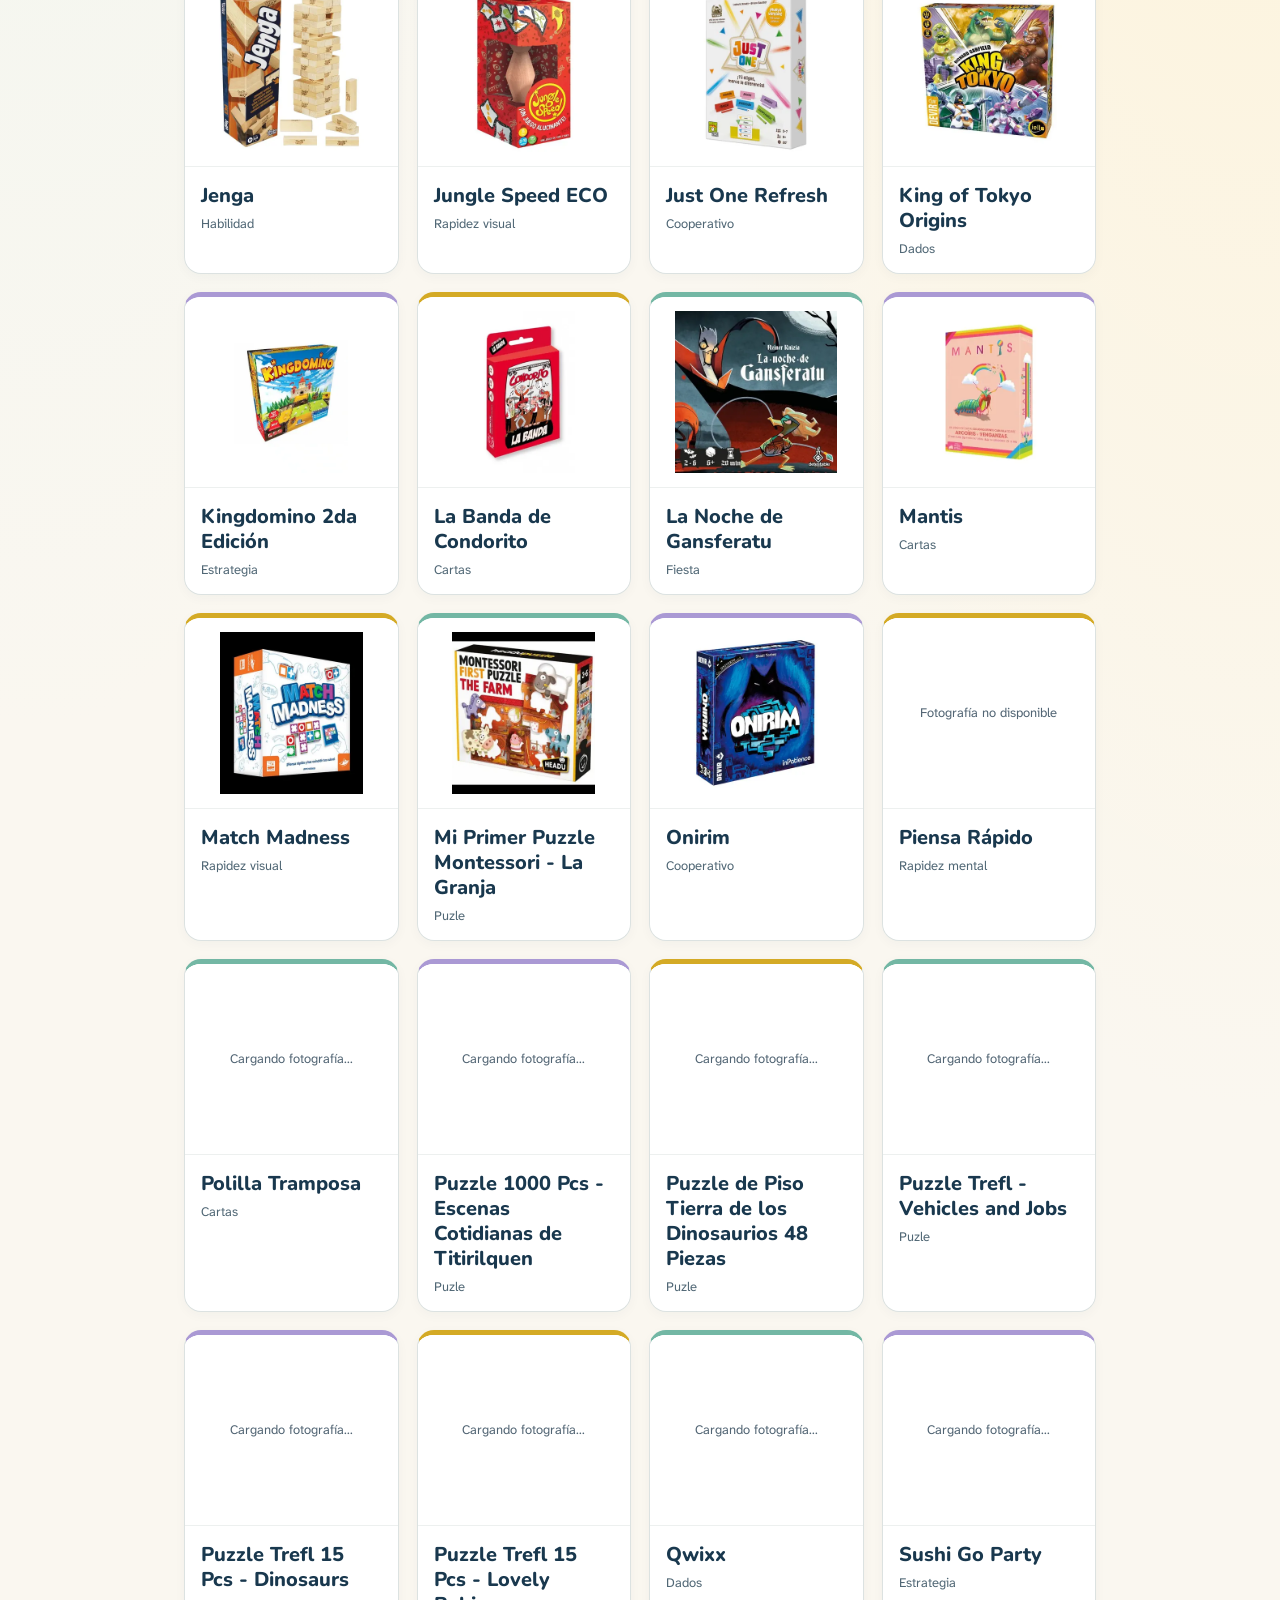
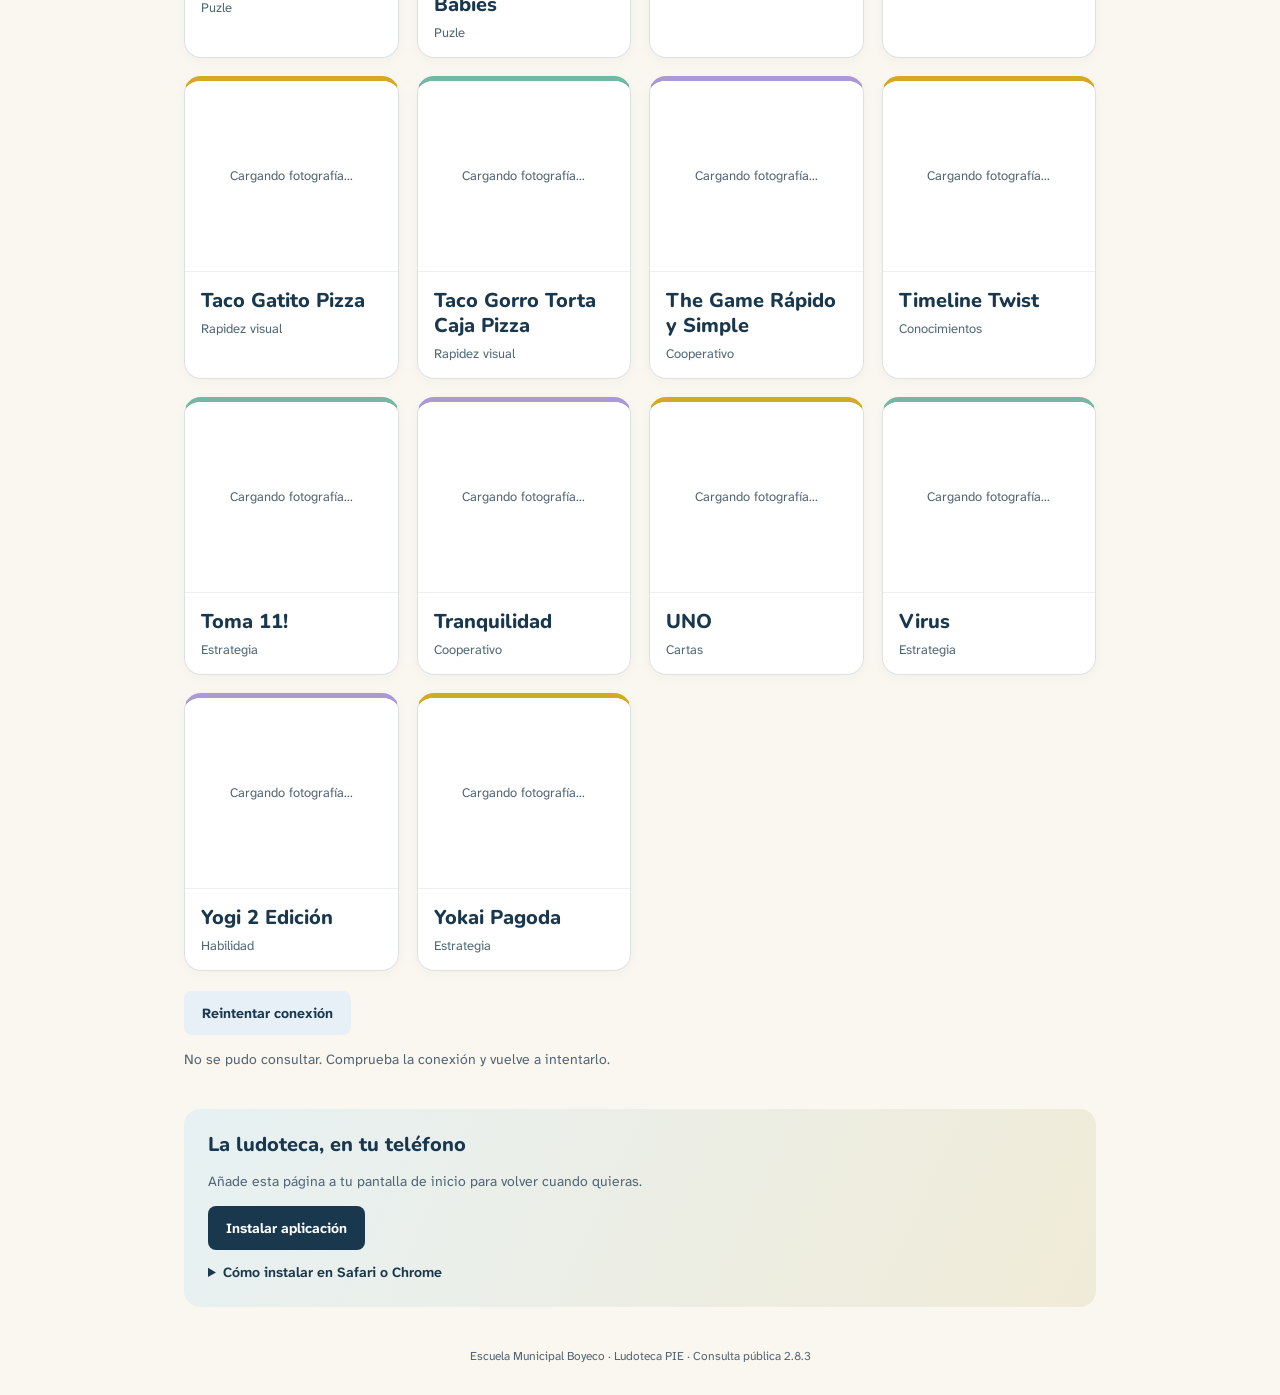
==== commit 95d789d3: "Corrige carga de fotos al actualizar y recuperación de conexión; añade actualización de disponibilid" ====
--- a/index.html
+++ b/index.html
@@ -1,69 +1,69 @@
-<!doctype html>
-<html lang="es-CL">
-<head>
-  <meta charset="utf-8">
-  <meta name="viewport" content="width=device-width,initial-scale=1,viewport-fit=cover">
-  <meta name="theme-color" content="#f5e9b9">
-  <meta name="apple-mobile-web-app-capable" content="yes">
-  <meta name="apple-mobile-web-app-title" content="Ludoteca PIE">
-  <meta name="referrer" content="no-referrer">
-  <meta http-equiv="Content-Security-Policy" content="default-src 'self'; script-src 'self' https://script.google.com https://script.googleusercontent.com; img-src 'self' data:; style-src 'self'; connect-src 'self'; media-src 'self' blob:; object-src 'none'; base-uri 'self'; form-action 'self'; worker-src 'self'; manifest-src 'self'">
-  <title>Ludoteca PIE · Escuela Boyeco</title>
-  <link rel="preconnect" href="https://script.google.com">
-  <link rel="preconnect" href="https://script.googleusercontent.com">
-  <link rel="preload" href="./catalogo-inicial.json?v=2.8.2" as="fetch" crossorigin="anonymous">
-  <link rel="manifest" href="./manifest.webmanifest?v=2.8.2">
-  <link rel="icon" href="./icons/boyeco-transparente-favicon.png?v=2.8.2" type="image/png">
-  <link rel="apple-touch-icon" href="./icons/boyeco-transparente-apple.png?v=2.8.2">
-  <link rel="stylesheet" href="./app.css?v=2.8.2">
-  <link rel="stylesheet" href="./catalogo.css?v=2.8.2">
-  <link rel="stylesheet" href="./fonts/fonts.css?v=2.8.2">
-  <link rel="stylesheet" href="./identidad.css?v=2.8.2">
-  <link rel="stylesheet" href="./alegria.css?v=2.8.2">
-  <script src="./config.js?v=2.8.2" defer></script>
-  <script src="./core.js?v=2.8.2" defer></script>
-  <script src="./catalogo-datos.js?v=2.8.2" defer></script>
-  <script src="./fotos.js?v=2.8.2" defer></script>
-  <script src="./app.js?v=2.8.2" defer></script>
-</head>
-<body>
-  <header><a class="brand" href="./" aria-label="Ludoteca PIE · Ir al inicio"><img src="./icons/logo-escuela-transparente.png?v=2.8.2" width="76" height="76" alt="Escuela Municipal Boyeco"><div><strong>Ludoteca PIE</strong><span>Escuela Municipal Boyeco</span><small>Programa de Integración Escolar</small></div></a><a class="admin-link" href="https://script.google.com/macros/s/AKfycbw6E5QyWPimQhS3XMEas1A9X9z2VuXsoz50krZVo6GawAph3P8_og8mZEWh1CGGwe6DJw/exec" target="_blank" rel="noopener noreferrer" referrerpolicy="no-referrer">Administración privada ↗</a></header>
-  <main>
-    <section class="intro"><p class="eyebrow">JUGAR · APRENDER · COMPARTIR</p><h1>Encuentra tu próximo juego.</h1><p>Busca por nombre o escanea una etiqueta para consultar su ficha y disponibilidad.</p></section>
-    <section class="search-area" aria-label="Buscar un juego">
-      <button id="escanear" class="scan-button" type="button"><svg class="camera-icon" aria-hidden="true" viewBox="0 0 24 24"><path d="M4 7h4l2-3h4l2 3h4a1 1 0 0 1 1 1v11a1 1 0 0 1-1 1H4a1 1 0 0 1-1-1V8a1 1 0 0 1 1-1Z"/><circle cx="12" cy="13" r="4"/></svg> Escanear un código QR</button>
-      <form id="buscar" class="search"><label for="consulta">Nombre, categoría o código del juego</label><div class="search-row"><input id="consulta" name="q" type="search" placeholder="Ej.: Ajedrez, UNO o J001-01" maxlength="80" autocomplete="off" required><button type="submit">Buscar</button></div></form>
-      <button id="inicio-catalogo" type="button" class="link-button">Ver todo el catálogo</button>
-    </section>
-    <section id="catalogo" aria-labelledby="titulo-catalogo"><div class="catalog-heading"><h2 id="titulo-catalogo">Catálogo de juegos</h2><button id="refrescar-catalogo" type="button" class="secondary">Actualizar catálogo</button></div><label for="categoria-filtro">Filtrar por categoría</label><select id="categoria-filtro"><option value="">Todas las categorías</option></select><p class="note">Toca la fotografía o el nombre de un juego para ver su ficha.</p><div id="resultados" class="catalog-grid" aria-label="Listado de juegos"></div><button id="limpiar-filtros" class="link-button" type="button" hidden>Mostrar todo el catálogo</button></section>
-    <div class="recovery-actions"><button id="reintentar-conexion" type="button" class="secondary" hidden>Reintentar conexión</button></div><p id="estado" role="status" aria-live="polite">Cargando catálogo…</p>
-    <article id="ficha" hidden aria-labelledby="nombre">
-      <div class="cover-area"><img id="foto" alt="" hidden><span id="sin-foto">Fotografía no disponible</span></div>
-      <div class="game-info"><p class="eyebrow" id="categoria"></p><h2 id="nombre"></h2><div class="counts"><div><span>Cantidad total</span><strong id="total"></strong></div><div><span>Disponibles</span><strong id="disponibles"></strong></div><div><span>Prestados</span><strong id="prestados"></strong></div></div><p id="nota-prestados" class="note"></p><h3>Descripción</h3><p id="descripcion" class="description"></p><p class="note">Disponibilidad consultada al abrir esta ficha.</p><button id="volver-buscar" type="button" class="link-button">Volver al catálogo y buscar otro juego</button></div>
-    </article>
-    <aside class="install">
-      <h2>La ludoteca, en tu teléfono</h2><p>Añade esta página a tu pantalla de inicio para volver cuando quieras.</p>
-      <button id="instalar" type="button" aria-controls="ayuda-instalacion">Instalar aplicación</button>
-      <p id="app-instalada" role="status" hidden>Ya estás usando la ludoteca como aplicación.</p>
-      <details id="ayuda-instalacion"><summary>Cómo instalar en Safari o Chrome</summary>
-        <div id="instalacion-ios"><h3>iPhone o iPad · Safari y Chrome</h3><ol><li>Abre esta página en Safari o Chrome y toca <b>Compartir</b> (el cuadrado con una flecha hacia arriba). En Safari, puede estar dentro de <b>Más (…)</b>.</li><li>Busca <b>Añadir a pantalla de inicio</b> o <b>Agregar a Inicio</b>. Si aparece <b>Abrir como app web</b>, déjalo activado.</li><li>Toca <b>Añadir</b> o <b>Agregar</b>. Encontrarás el icono de Ludoteca PIE en tu pantalla de inicio.</li></ol><p>Si Chrome no muestra esa opción, abre esta misma página en Safari.</p></div>
-        <div id="instalacion-android"><h3>Android · Chrome</h3><ol><li>Si el botón abre un aviso de instalación, toca <b>Instalar</b>.</li><li>Si no aparece el aviso, abre el menú <b>⋮</b> de Chrome y busca <b>Instalar aplicación</b>, <b>Instalar y crear acceso directo</b> o <b>Añadir a pantalla de inicio</b>.</li><li>Confirma la instalación siguiendo las indicaciones del teléfono.</li></ol></div>
-        <div id="instalacion-otros"><h3>En un computador</h3><p>En Chrome o Edge, usa la opción de instalar de la barra de direcciones o del menú del navegador. En Safari de Mac, usa <b>Archivo → Agregar al Dock</b>.</p></div>
-        <p>Necesitas conexión para consultar la disponibilidad actual.</p>
-      </details>
-    </aside>
-    <noscript>Activa JavaScript para consultar las fichas y utilizar el lector QR.</noscript>
-  </main>
-  <dialog id="lector" aria-labelledby="titulo-lector">
-    <div class="dialog-head"><h2 id="titulo-lector">Escanear un QR</h2><button type="button" id="cerrar-lector" class="secondary" aria-label="Cerrar cámara">Cerrar</button></div>
-    <p>Apunta la cámara trasera a la etiqueta del juego. Al reconocerla se abrirá su ficha aquí mismo.</p>
-    <div class="video-area"><video id="camara" playsinline muted autoplay aria-label="Vista de la cámara para leer QR"></video><div class="scan-frame" aria-hidden="true"></div></div>
-    <p id="estado-lector" role="status" aria-live="polite">Preparando cámara…</p>
-    <p class="note">Lector QR 2.8.2 · La imagen se analiza en tu teléfono. No se envía ni se guarda.</p>
-    <button type="button" id="reintentar-camara" class="secondary" hidden>Intentar de nuevo</button>
-  </dialog>
-  <footer>Escuela Municipal Boyeco · Ludoteca PIE · Consulta pública 2.8.2</footer>
-</body>
-</html>
-
-
+<!doctype html>
+<html lang="es-CL">
+<head>
+  <meta charset="utf-8">
+  <meta name="viewport" content="width=device-width,initial-scale=1,viewport-fit=cover">
+  <meta name="theme-color" content="#f5e9b9">
+  <meta name="apple-mobile-web-app-capable" content="yes">
+  <meta name="apple-mobile-web-app-title" content="Ludoteca PIE">
+  <meta name="referrer" content="no-referrer">
+  <meta http-equiv="Content-Security-Policy" content="default-src 'self'; script-src 'self' https://script.google.com https://script.googleusercontent.com; img-src 'self' data:; style-src 'self'; connect-src 'self'; media-src 'self' blob:; object-src 'none'; base-uri 'self'; form-action 'self'; worker-src 'self'; manifest-src 'self'">
+  <title>Ludoteca PIE · Escuela Boyeco</title>
+  <link rel="preconnect" href="https://script.google.com">
+  <link rel="preconnect" href="https://script.googleusercontent.com">
+  <link rel="preload" href="./catalogo-inicial.json?v=2.8.3" as="fetch" crossorigin="anonymous">
+  <link rel="manifest" href="./manifest.webmanifest?v=2.8.3">
+  <link rel="icon" href="./icons/boyeco-transparente-favicon.png?v=2.8.3" type="image/png">
+  <link rel="apple-touch-icon" href="./icons/boyeco-transparente-apple.png?v=2.8.3">
+  <link rel="stylesheet" href="./app.css?v=2.8.3">
+  <link rel="stylesheet" href="./catalogo.css?v=2.8.3">
+  <link rel="stylesheet" href="./fonts/fonts.css?v=2.8.3">
+  <link rel="stylesheet" href="./identidad.css?v=2.8.3">
+  <link rel="stylesheet" href="./alegria.css?v=2.8.3">
+  <script src="./config.js?v=2.8.3" defer></script>
+  <script src="./core.js?v=2.8.3" defer></script>
+  <script src="./catalogo-datos.js?v=2.8.3" defer></script>
+  <script src="./fotos.js?v=2.8.3" defer></script>
+  <script src="./app.js?v=2.8.3" defer></script>
+</head>
+<body>
+  <header><a class="brand" href="./" aria-label="Ludoteca PIE · Ir al inicio"><img src="./icons/logo-escuela-transparente.png?v=2.8.3" width="76" height="76" alt="Escuela Municipal Boyeco"><div><strong>Ludoteca PIE</strong><span>Escuela Municipal Boyeco</span><small>Programa de Integración Escolar</small></div></a><a class="admin-link" href="https://script.google.com/macros/s/AKfycbw6E5QyWPimQhS3XMEas1A9X9z2VuXsoz50krZVo6GawAph3P8_og8mZEWh1CGGwe6DJw/exec" target="_blank" rel="noopener noreferrer" referrerpolicy="no-referrer">Administración privada ↗</a></header>
+  <main>
+    <section class="intro"><p class="eyebrow">JUGAR · APRENDER · COMPARTIR</p><h1>Encuentra tu próximo juego.</h1><p>Busca por nombre o escanea una etiqueta para consultar su ficha y disponibilidad.</p></section>
+    <section class="search-area" aria-label="Buscar un juego">
+      <button id="escanear" class="scan-button" type="button"><svg class="camera-icon" aria-hidden="true" viewBox="0 0 24 24"><path d="M4 7h4l2-3h4l2 3h4a1 1 0 0 1 1 1v11a1 1 0 0 1-1 1H4a1 1 0 0 1-1-1V8a1 1 0 0 1 1-1Z"/><circle cx="12" cy="13" r="4"/></svg> Escanear un código QR</button>
+      <form id="buscar" class="search"><label for="consulta">Nombre, categoría o código del juego</label><div class="search-row"><input id="consulta" name="q" type="search" placeholder="Ej.: Ajedrez, UNO o J001-01" maxlength="80" autocomplete="off" required><button type="submit">Buscar</button></div></form>
+      <button id="inicio-catalogo" type="button" class="link-button">Ver todo el catálogo</button>
+    </section>
+    <section id="catalogo" aria-labelledby="titulo-catalogo"><div class="catalog-heading"><h2 id="titulo-catalogo">Catálogo de juegos</h2><button id="refrescar-catalogo" type="button" class="secondary">Actualizar catálogo</button></div><label for="categoria-filtro">Filtrar por categoría</label><select id="categoria-filtro"><option value="">Todas las categorías</option></select><p class="note">Toca la fotografía o el nombre de un juego para ver su ficha.</p><div id="resultados" class="catalog-grid" aria-label="Listado de juegos"></div><button id="limpiar-filtros" class="link-button" type="button" hidden>Mostrar todo el catálogo</button></section>
+    <div class="recovery-actions"><button id="reintentar-conexion" type="button" class="secondary" hidden>Reintentar conexión</button></div><p id="estado" role="status" aria-live="polite">Cargando catálogo…</p>
+    <article id="ficha" hidden aria-labelledby="nombre">
+      <div class="cover-area"><img id="foto" alt="" hidden><span id="sin-foto">Fotografía no disponible</span></div>
+      <div class="game-info"><p class="eyebrow" id="categoria"></p><h2 id="nombre"></h2><div class="counts"><div><span>Cantidad total</span><strong id="total"></strong></div><div><span>Disponibles</span><strong id="disponibles"></strong></div><div><span>Prestados</span><strong id="prestados"></strong></div></div><p id="nota-prestados" class="note"></p><h3>Descripción</h3><p id="descripcion" class="description"></p><p class="note">Disponibilidad consultada al abrir esta ficha.</p><button id="actualizar-ficha" type="button" class="secondary">Actualizar disponibilidad</button><button id="volver-buscar" type="button" class="link-button">Volver al catálogo y buscar otro juego</button></div>
+    </article>
+    <aside class="install">
+      <h2>La ludoteca, en tu teléfono</h2><p>Añade esta página a tu pantalla de inicio para volver cuando quieras.</p>
+      <button id="instalar" type="button" aria-controls="ayuda-instalacion">Instalar aplicación</button>
+      <p id="app-instalada" role="status" hidden>Ya estás usando la ludoteca como aplicación.</p>
+      <details id="ayuda-instalacion"><summary>Cómo instalar en Safari o Chrome</summary>
+        <div id="instalacion-ios"><h3>iPhone o iPad · Safari y Chrome</h3><ol><li>Abre esta página en Safari o Chrome y toca <b>Compartir</b> (el cuadrado con una flecha hacia arriba). En Safari, puede estar dentro de <b>Más (…)</b>.</li><li>Busca <b>Añadir a pantalla de inicio</b> o <b>Agregar a Inicio</b>. Si aparece <b>Abrir como app web</b>, déjalo activado.</li><li>Toca <b>Añadir</b> o <b>Agregar</b>. Encontrarás el icono de Ludoteca PIE en tu pantalla de inicio.</li></ol><p>Si Chrome no muestra esa opción, abre esta misma página en Safari.</p></div>
+        <div id="instalacion-android"><h3>Android · Chrome</h3><ol><li>Si el botón abre un aviso de instalación, toca <b>Instalar</b>.</li><li>Si no aparece el aviso, abre el menú <b>⋮</b> de Chrome y busca <b>Instalar aplicación</b>, <b>Instalar y crear acceso directo</b> o <b>Añadir a pantalla de inicio</b>.</li><li>Confirma la instalación siguiendo las indicaciones del teléfono.</li></ol></div>
+        <div id="instalacion-otros"><h3>En un computador</h3><p>En Chrome o Edge, usa la opción de instalar de la barra de direcciones o del menú del navegador. En Safari de Mac, usa <b>Archivo → Agregar al Dock</b>.</p></div>
+        <p>Necesitas conexión para consultar la disponibilidad actual.</p>
+      </details>
+    </aside>
+    <noscript>Activa JavaScript para consultar las fichas y utilizar el lector QR.</noscript>
+  </main>
+  <dialog id="lector" aria-labelledby="titulo-lector">
+    <div class="dialog-head"><h2 id="titulo-lector">Escanear un QR</h2><button type="button" id="cerrar-lector" class="secondary" aria-label="Cerrar cámara">Cerrar</button></div>
+    <p>Apunta la cámara trasera a la etiqueta del juego. Al reconocerla se abrirá su ficha aquí mismo.</p>
+    <div class="video-area"><video id="camara" playsinline muted autoplay aria-label="Vista de la cámara para leer QR"></video><div class="scan-frame" aria-hidden="true"></div></div>
+    <p id="estado-lector" role="status" aria-live="polite">Preparando cámara…</p>
+    <p class="note">Lector QR 2.8.3 · La imagen se analiza en tu teléfono. No se envía ni se guarda.</p>
+    <button type="button" id="reintentar-camara" class="secondary" hidden>Intentar de nuevo</button>
+  </dialog>
+  <footer>Escuela Municipal Boyeco · Ludoteca PIE · Consulta pública 2.8.3</footer>
+</body>
+</html>
+
+
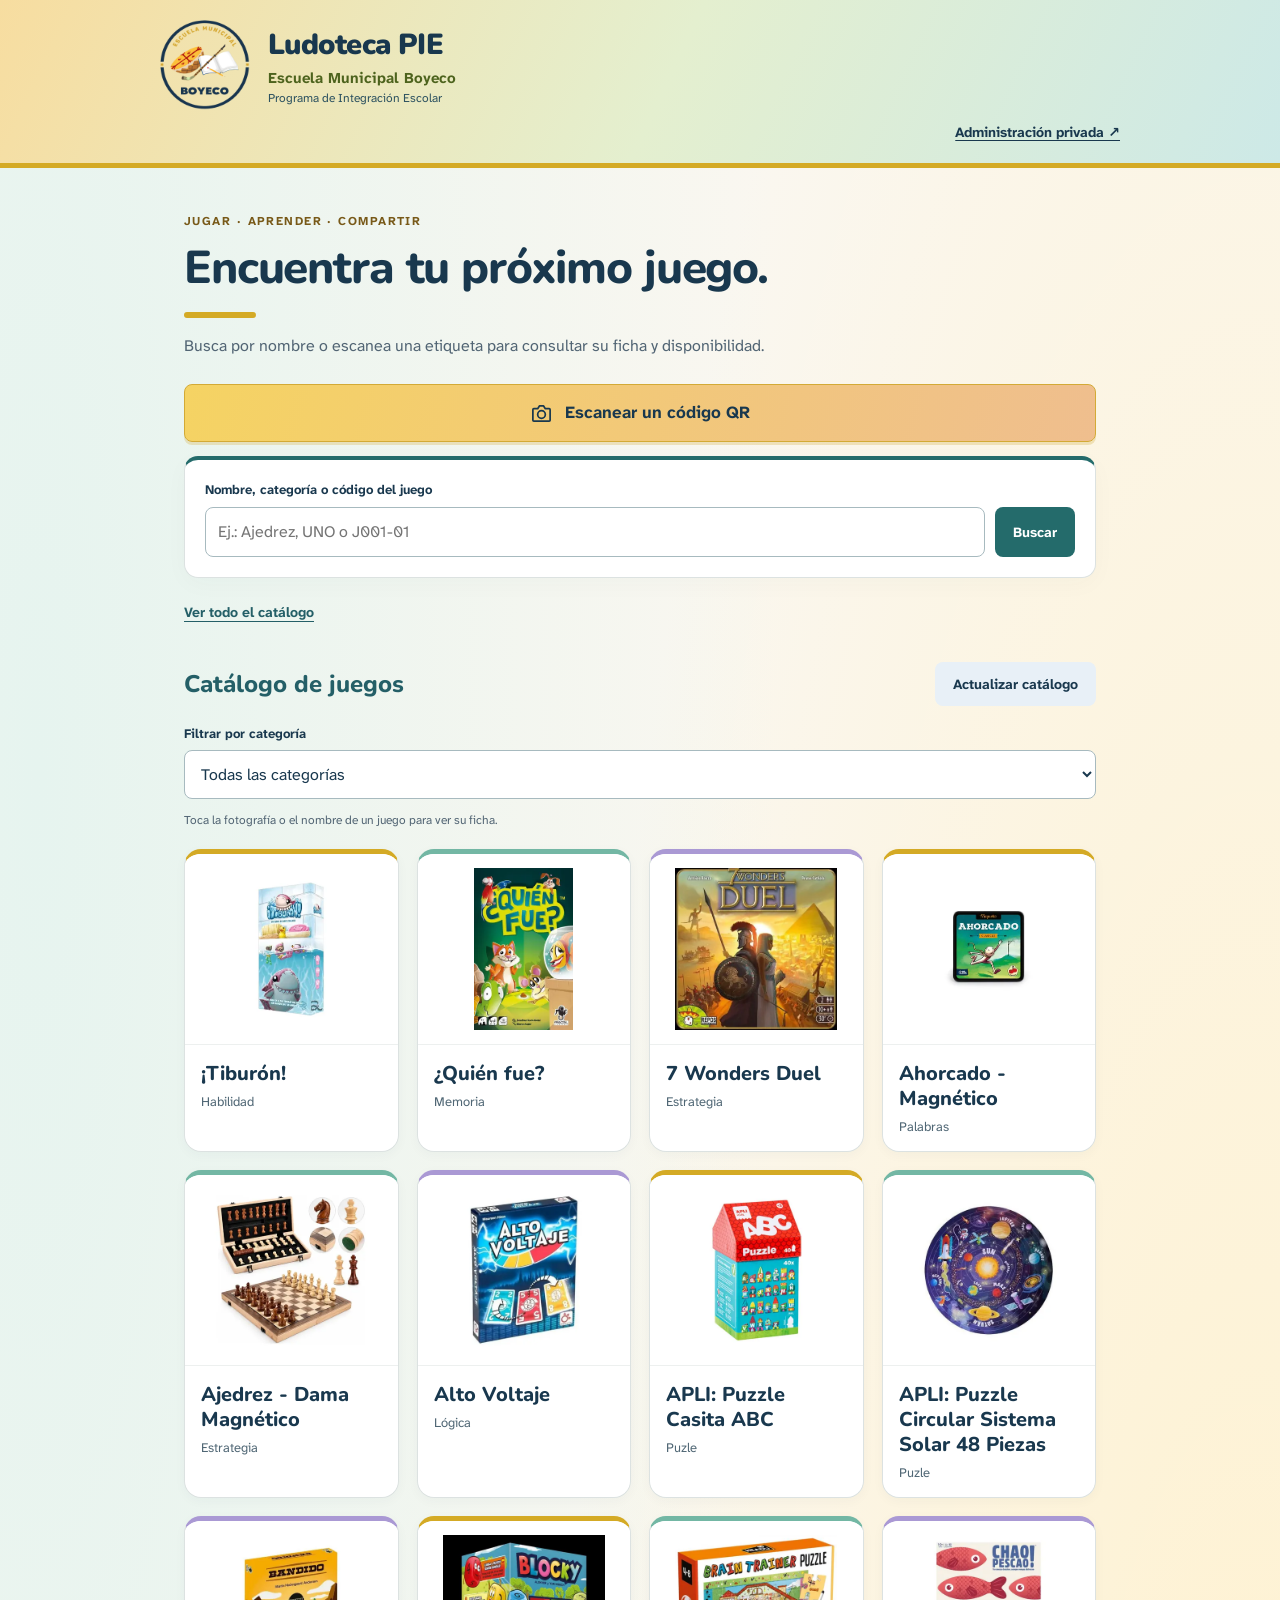
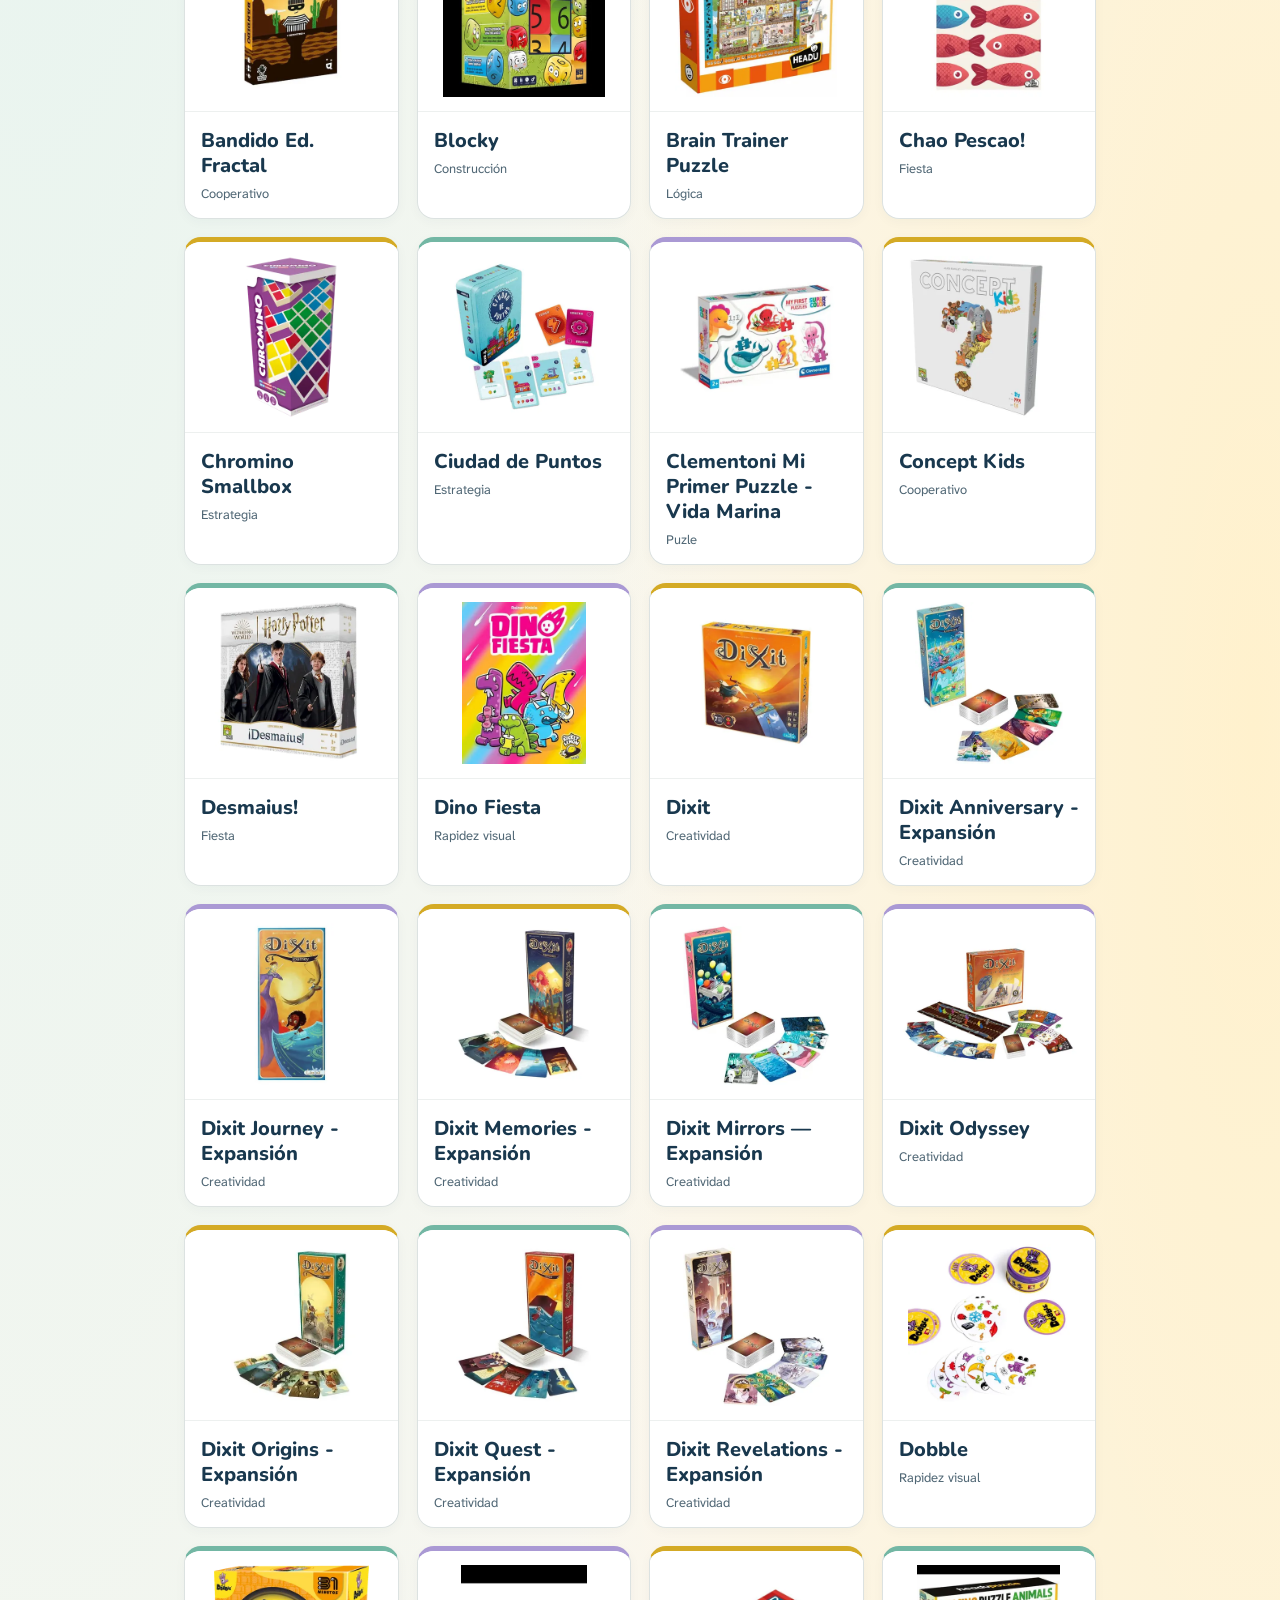
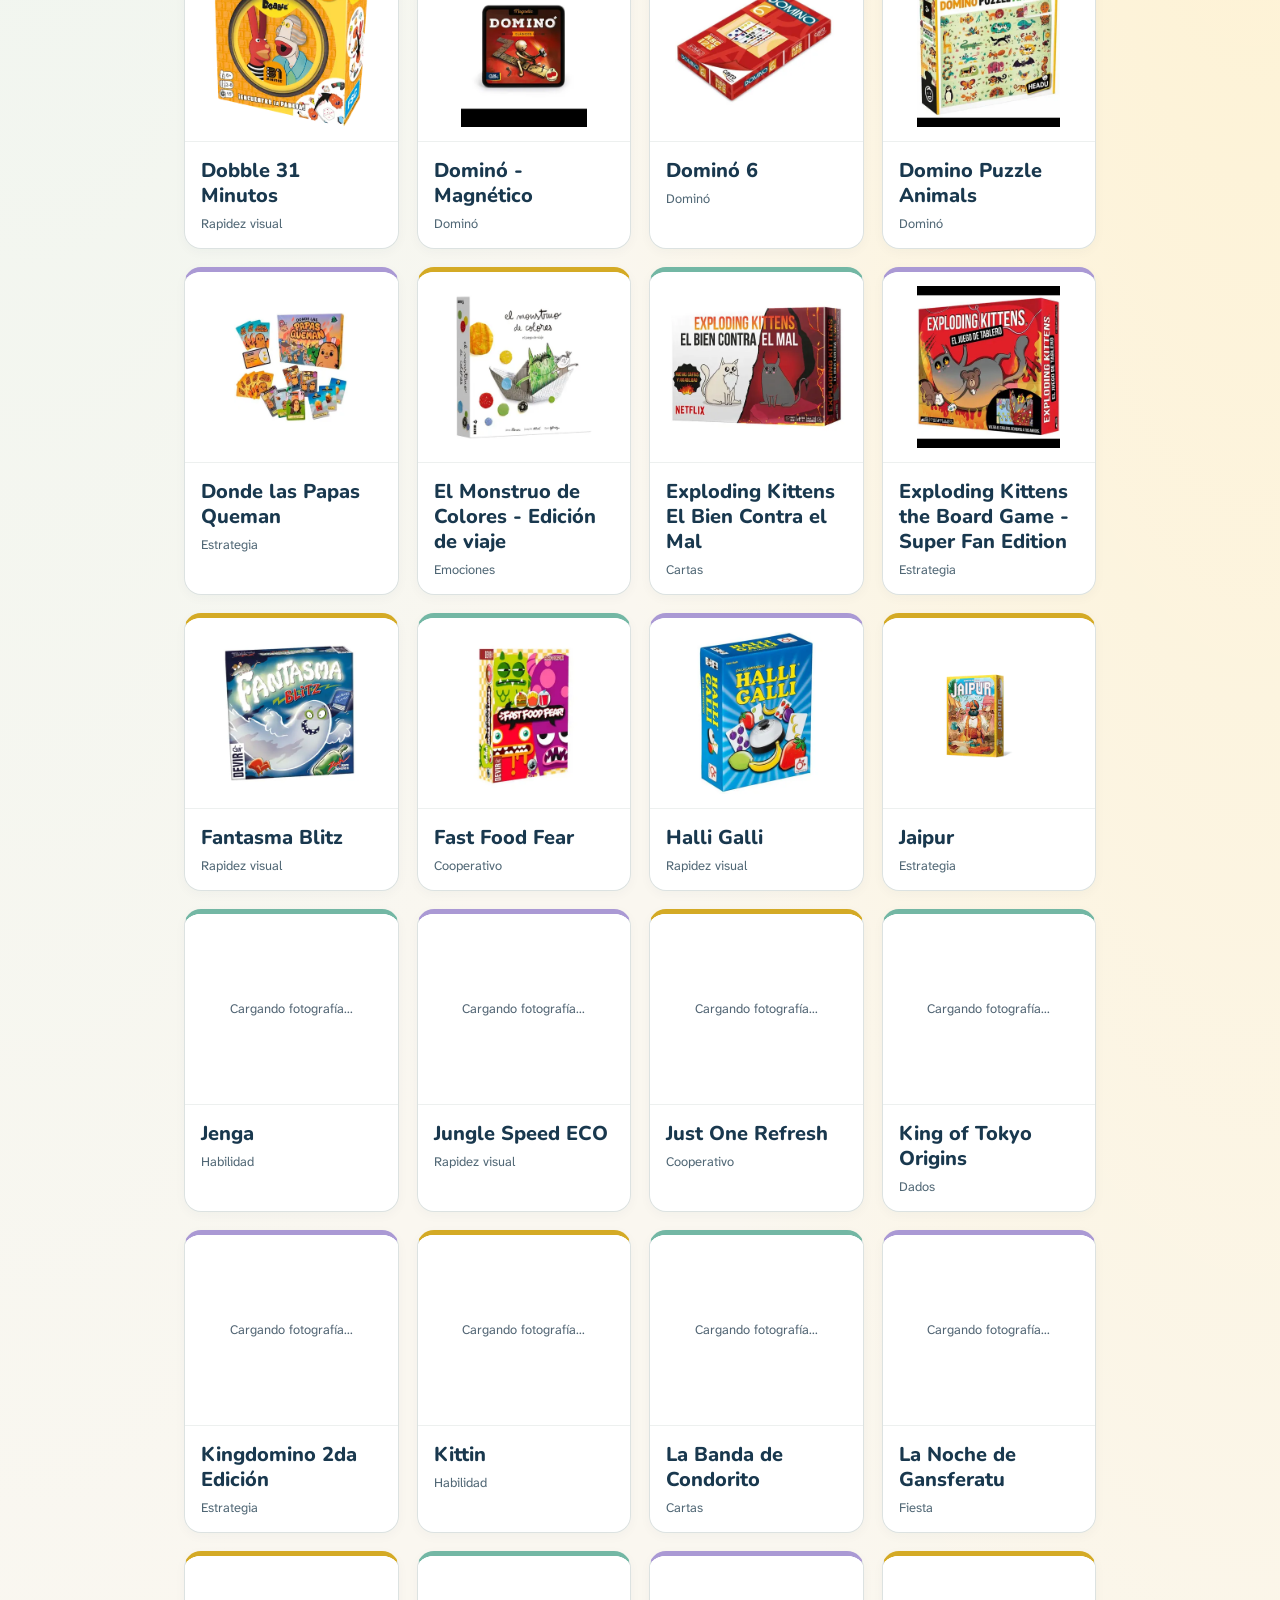
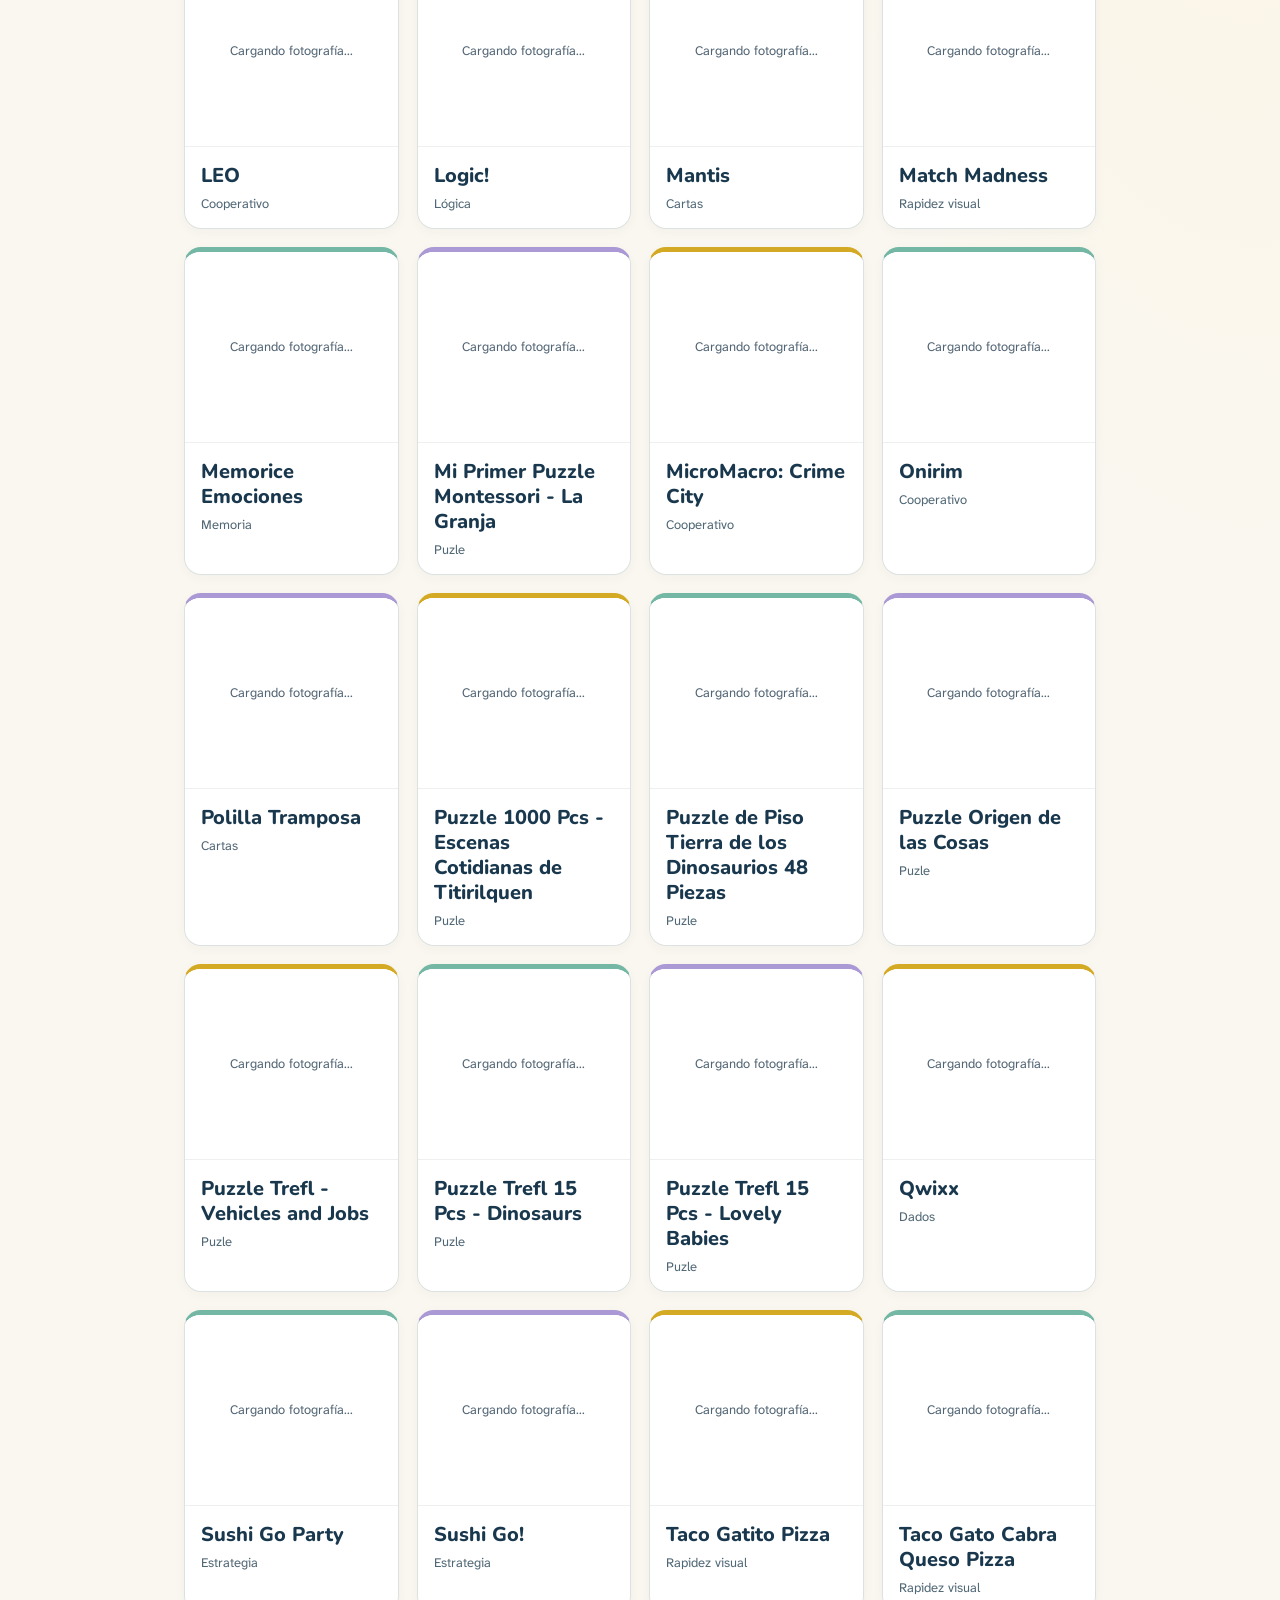
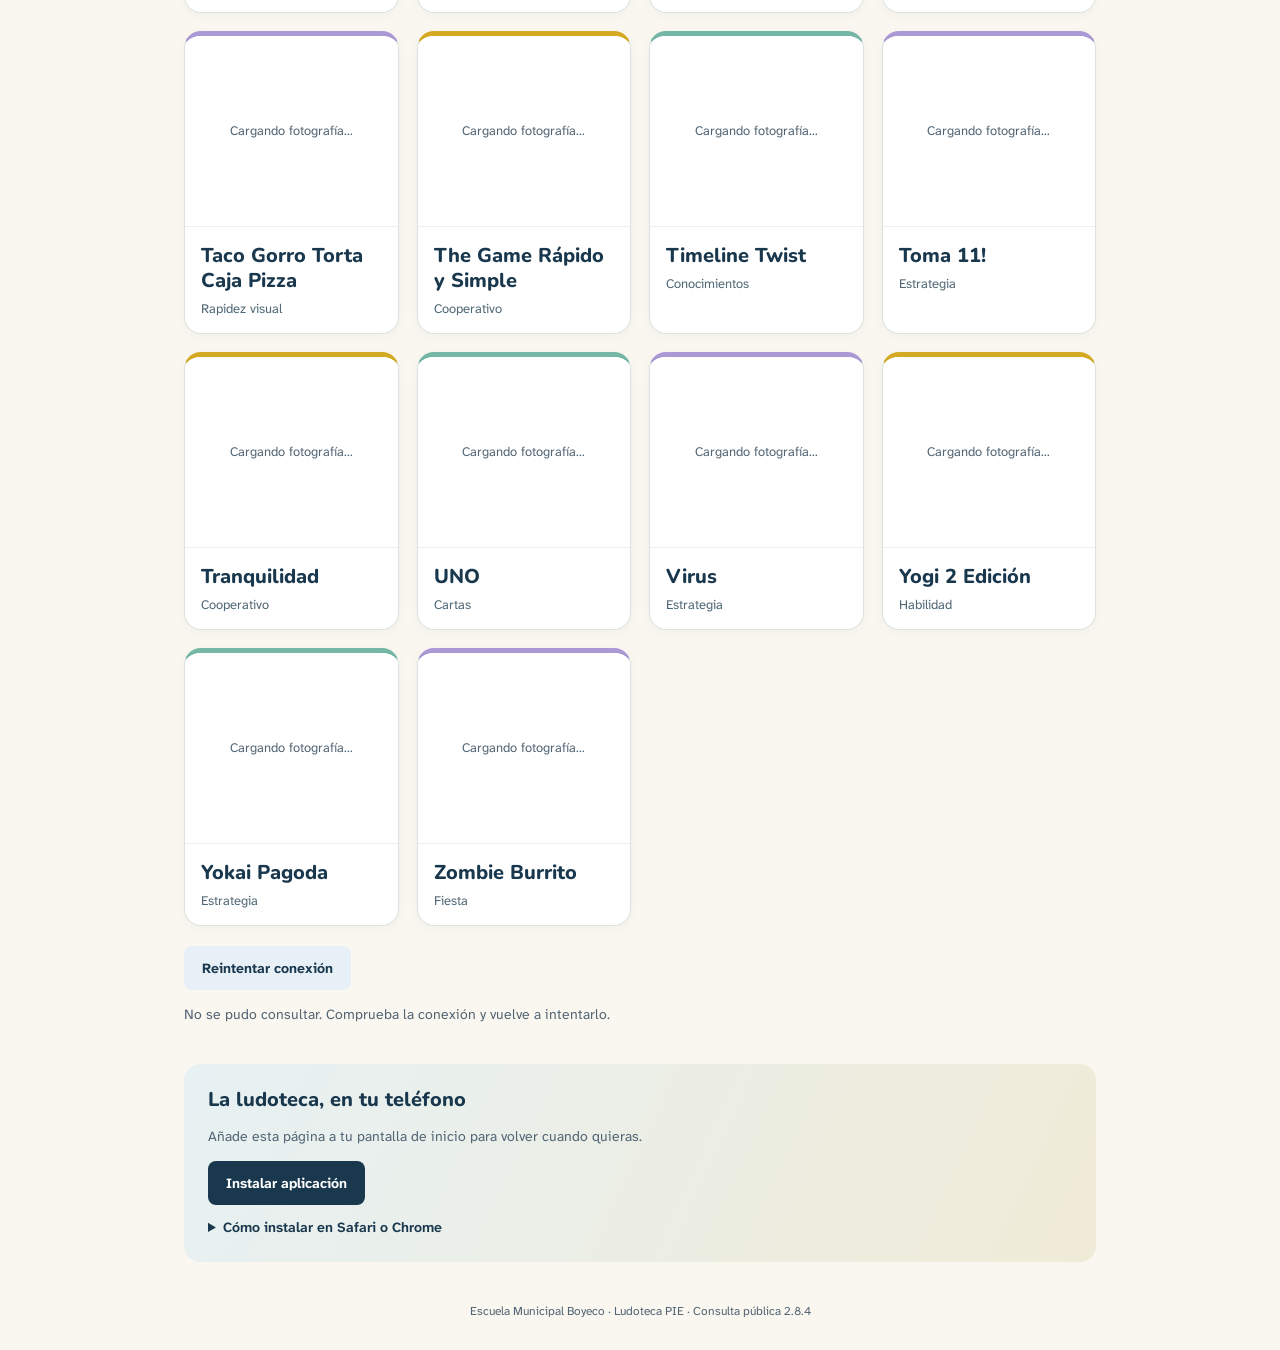
==== commit 695818a1: "Optimiza 24 carátulas y actualiza catálogo público con nombres e imágenes actuales" ====
--- a/index.html
+++ b/index.html
@@ -11,23 +11,23 @@
   <title>Ludoteca PIE · Escuela Boyeco</title>
   <link rel="preconnect" href="https://script.google.com">
   <link rel="preconnect" href="https://script.googleusercontent.com">
-  <link rel="preload" href="./catalogo-inicial.json?v=2.8.3" as="fetch" crossorigin="anonymous">
-  <link rel="manifest" href="./manifest.webmanifest?v=2.8.3">
-  <link rel="icon" href="./icons/boyeco-transparente-favicon.png?v=2.8.3" type="image/png">
-  <link rel="apple-touch-icon" href="./icons/boyeco-transparente-apple.png?v=2.8.3">
-  <link rel="stylesheet" href="./app.css?v=2.8.3">
-  <link rel="stylesheet" href="./catalogo.css?v=2.8.3">
-  <link rel="stylesheet" href="./fonts/fonts.css?v=2.8.3">
-  <link rel="stylesheet" href="./identidad.css?v=2.8.3">
-  <link rel="stylesheet" href="./alegria.css?v=2.8.3">
-  <script src="./config.js?v=2.8.3" defer></script>
-  <script src="./core.js?v=2.8.3" defer></script>
-  <script src="./catalogo-datos.js?v=2.8.3" defer></script>
-  <script src="./fotos.js?v=2.8.3" defer></script>
-  <script src="./app.js?v=2.8.3" defer></script>
+  <link rel="preload" href="./catalogo-inicial.json?v=2.8.4" as="fetch" crossorigin="anonymous">
+  <link rel="manifest" href="./manifest.webmanifest?v=2.8.4">
+  <link rel="icon" href="./icons/boyeco-transparente-favicon.png?v=2.8.4" type="image/png">
+  <link rel="apple-touch-icon" href="./icons/boyeco-transparente-apple.png?v=2.8.4">
+  <link rel="stylesheet" href="./app.css?v=2.8.4">
+  <link rel="stylesheet" href="./catalogo.css?v=2.8.4">
+  <link rel="stylesheet" href="./fonts/fonts.css?v=2.8.4">
+  <link rel="stylesheet" href="./identidad.css?v=2.8.4">
+  <link rel="stylesheet" href="./alegria.css?v=2.8.4">
+  <script src="./config.js?v=2.8.4" defer></script>
+  <script src="./core.js?v=2.8.4" defer></script>
+  <script src="./catalogo-datos.js?v=2.8.4" defer></script>
+  <script src="./fotos.js?v=2.8.4" defer></script>
+  <script src="./app.js?v=2.8.4" defer></script>
 </head>
 <body>
-  <header><a class="brand" href="./" aria-label="Ludoteca PIE · Ir al inicio"><img src="./icons/logo-escuela-transparente.png?v=2.8.3" width="76" height="76" alt="Escuela Municipal Boyeco"><div><strong>Ludoteca PIE</strong><span>Escuela Municipal Boyeco</span><small>Programa de Integración Escolar</small></div></a><a class="admin-link" href="https://script.google.com/macros/s/AKfycbw6E5QyWPimQhS3XMEas1A9X9z2VuXsoz50krZVo6GawAph3P8_og8mZEWh1CGGwe6DJw/exec" target="_blank" rel="noopener noreferrer" referrerpolicy="no-referrer">Administración privada ↗</a></header>
+  <header><a class="brand" href="./" aria-label="Ludoteca PIE · Ir al inicio"><img src="./icons/logo-escuela-transparente.png?v=2.8.4" width="76" height="76" alt="Escuela Municipal Boyeco"><div><strong>Ludoteca PIE</strong><span>Escuela Municipal Boyeco</span><small>Programa de Integración Escolar</small></div></a><a class="admin-link" href="https://script.google.com/macros/s/AKfycbw6E5QyWPimQhS3XMEas1A9X9z2VuXsoz50krZVo6GawAph3P8_og8mZEWh1CGGwe6DJw/exec" target="_blank" rel="noopener noreferrer" referrerpolicy="no-referrer">Administración privada ↗</a></header>
   <main>
     <section class="intro"><p class="eyebrow">JUGAR · APRENDER · COMPARTIR</p><h1>Encuentra tu próximo juego.</h1><p>Busca por nombre o escanea una etiqueta para consultar su ficha y disponibilidad.</p></section>
     <section class="search-area" aria-label="Buscar un juego">
@@ -59,11 +59,10 @@
     <p>Apunta la cámara trasera a la etiqueta del juego. Al reconocerla se abrirá su ficha aquí mismo.</p>
     <div class="video-area"><video id="camara" playsinline muted autoplay aria-label="Vista de la cámara para leer QR"></video><div class="scan-frame" aria-hidden="true"></div></div>
     <p id="estado-lector" role="status" aria-live="polite">Preparando cámara…</p>
-    <p class="note">Lector QR 2.8.3 · La imagen se analiza en tu teléfono. No se envía ni se guarda.</p>
+    <p class="note">Lector QR 2.8.4 · La imagen se analiza en tu teléfono. No se envía ni se guarda.</p>
     <button type="button" id="reintentar-camara" class="secondary" hidden>Intentar de nuevo</button>
   </dialog>
-  <footer>Escuela Municipal Boyeco · Ludoteca PIE · Consulta pública 2.8.3</footer>
+  <footer>Escuela Municipal Boyeco · Ludoteca PIE · Consulta pública 2.8.4</footer>
 </body>
 </html>
-
-
+
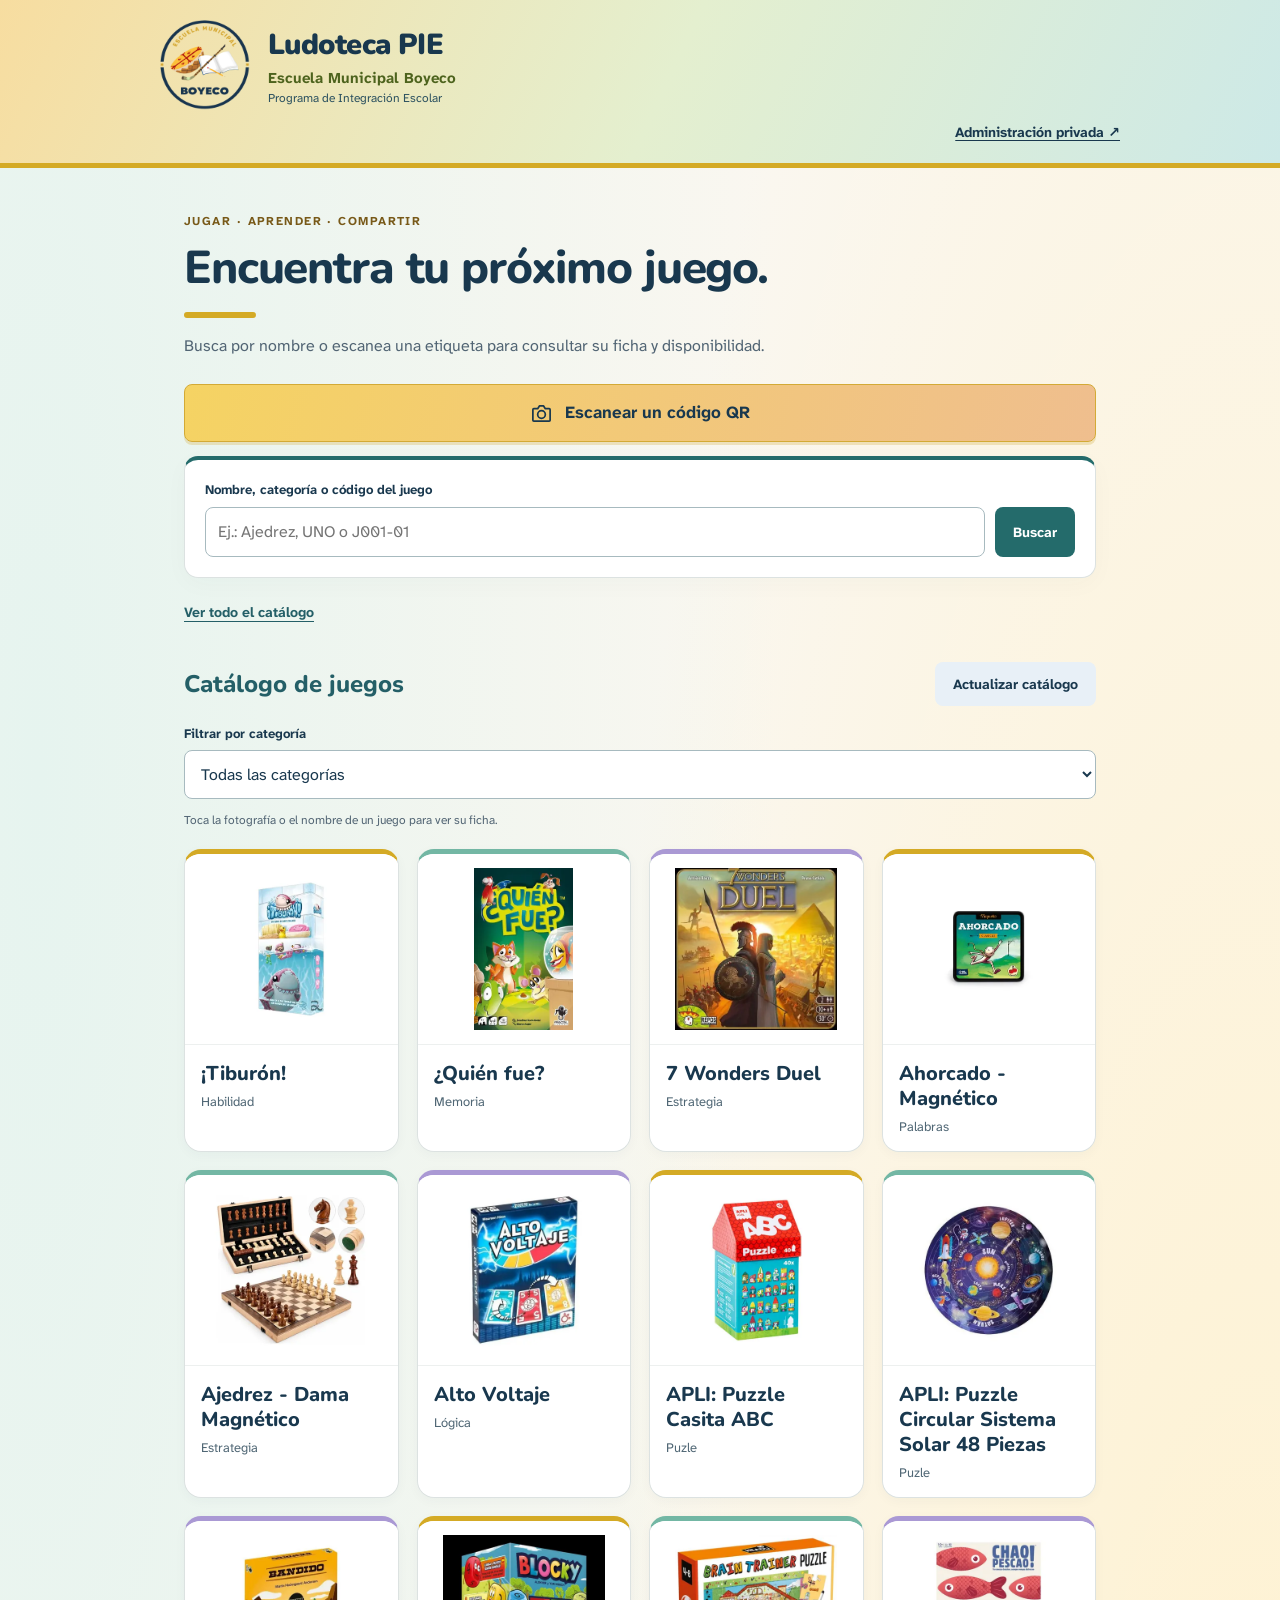
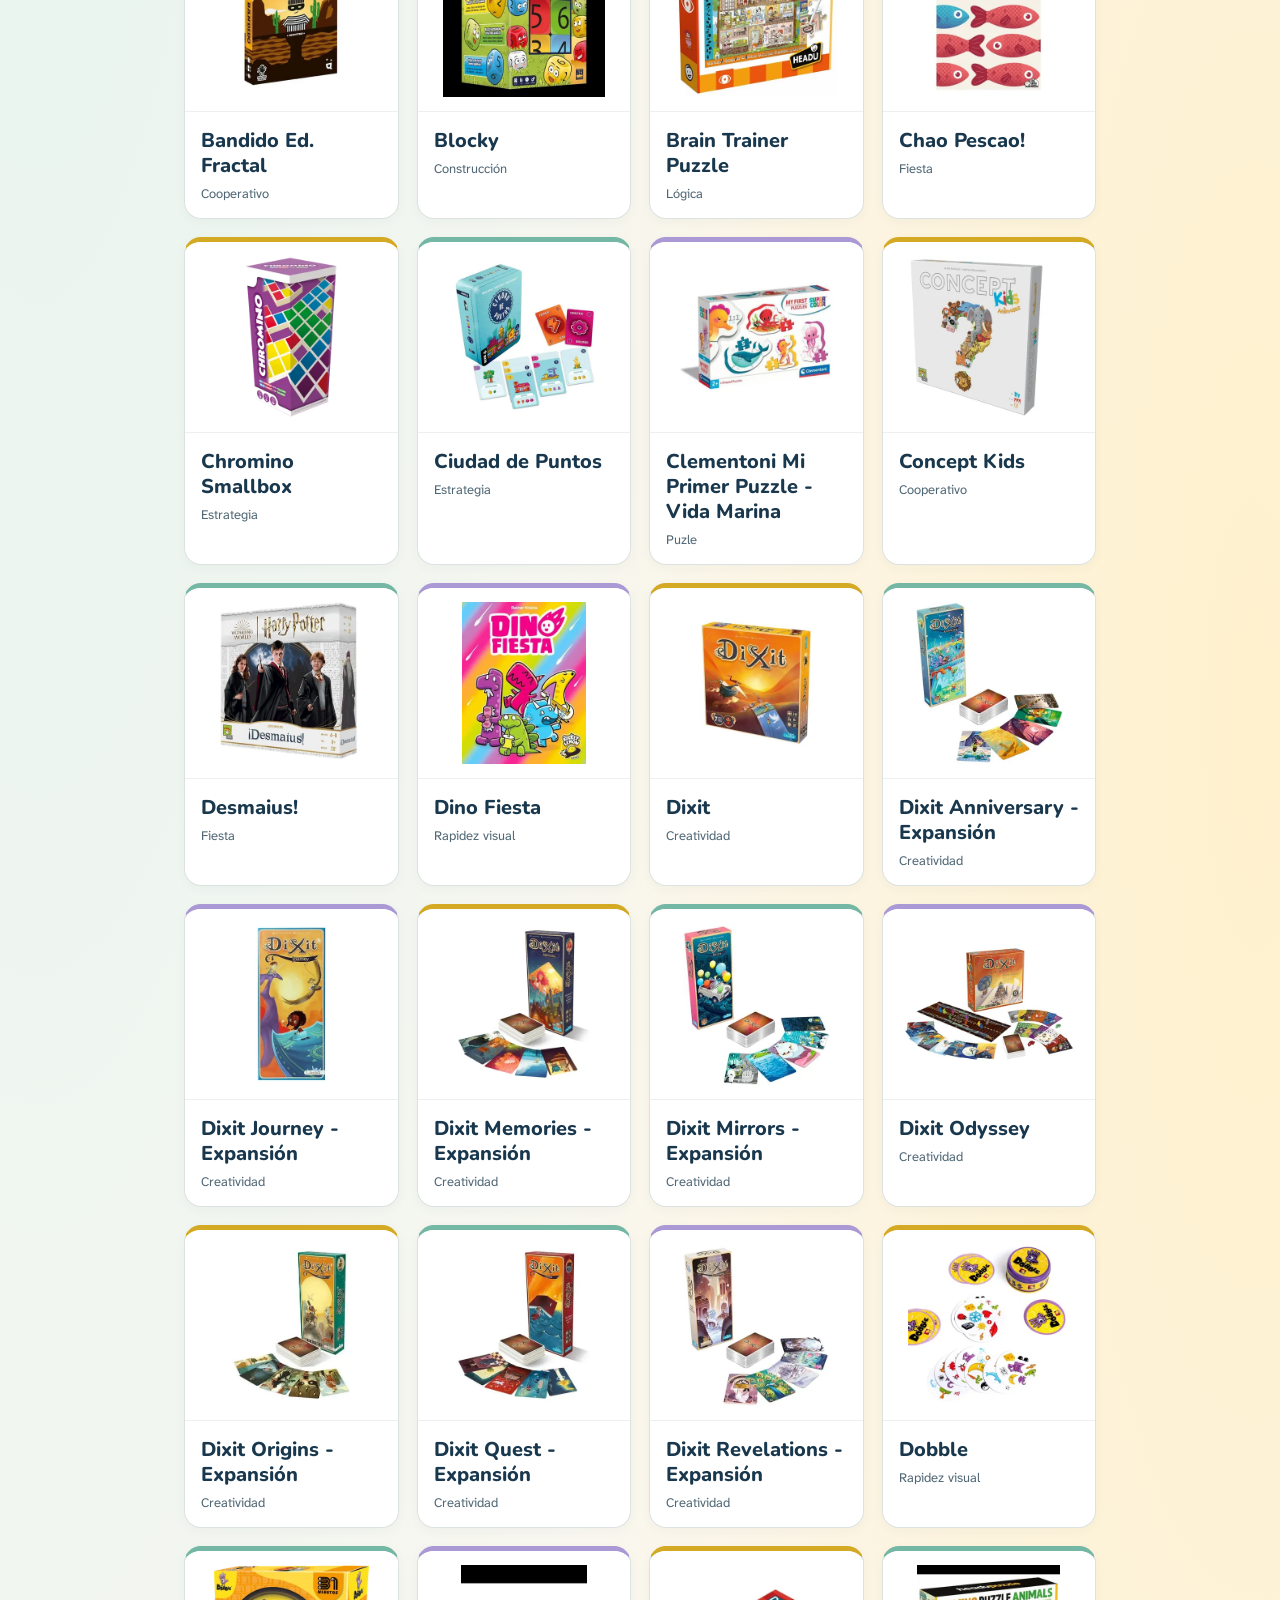
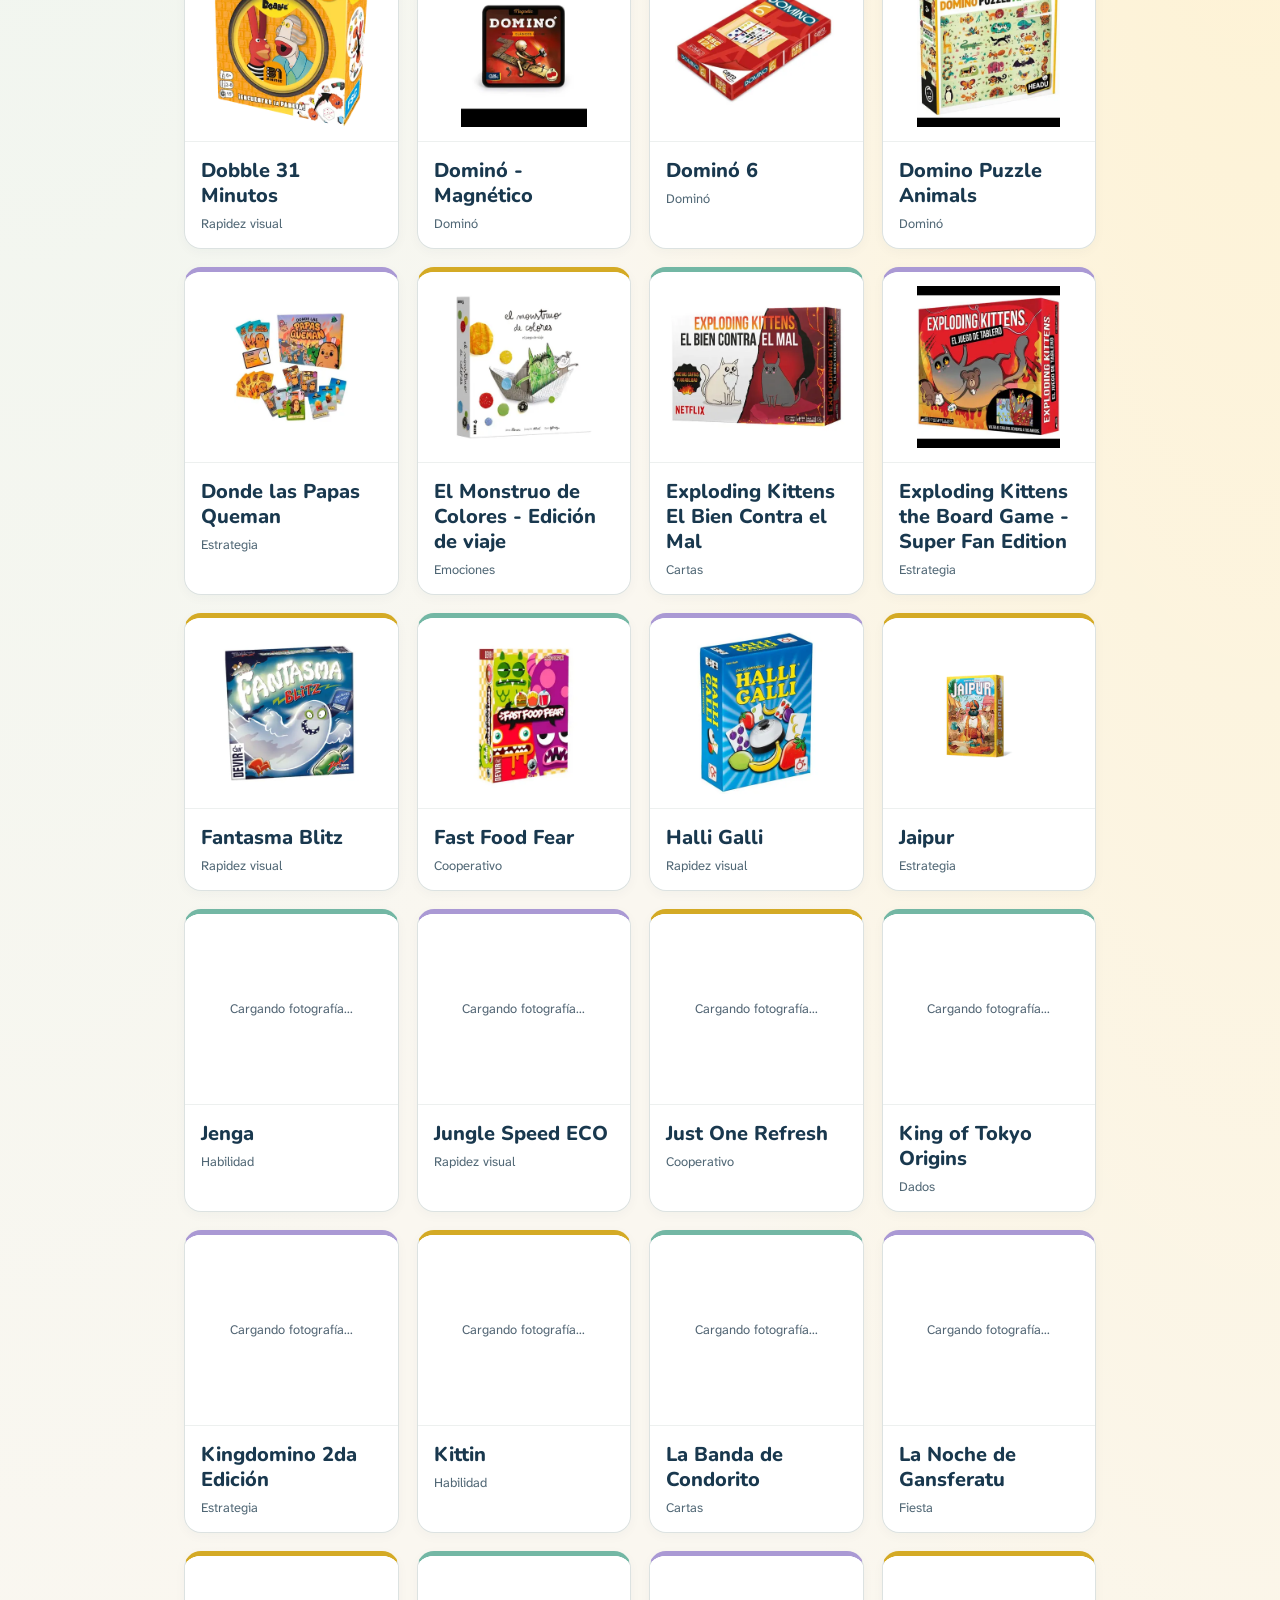
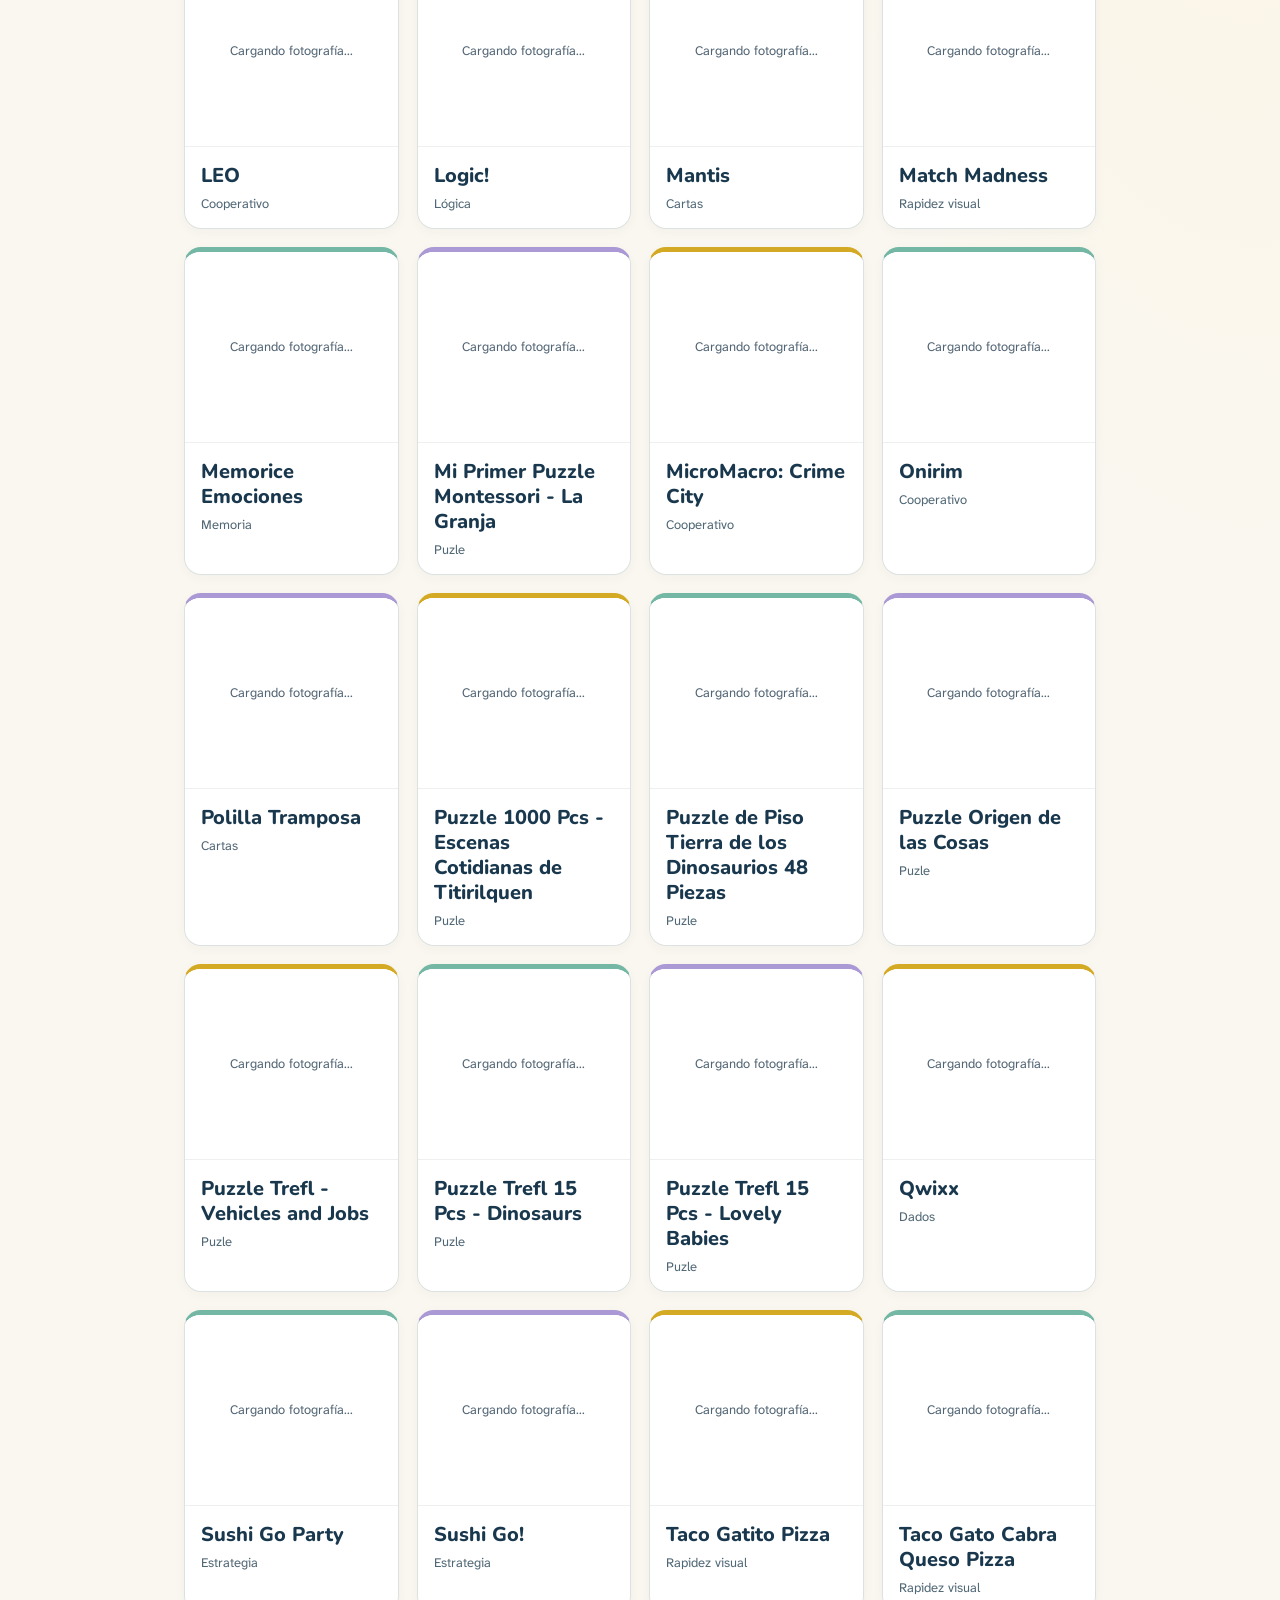
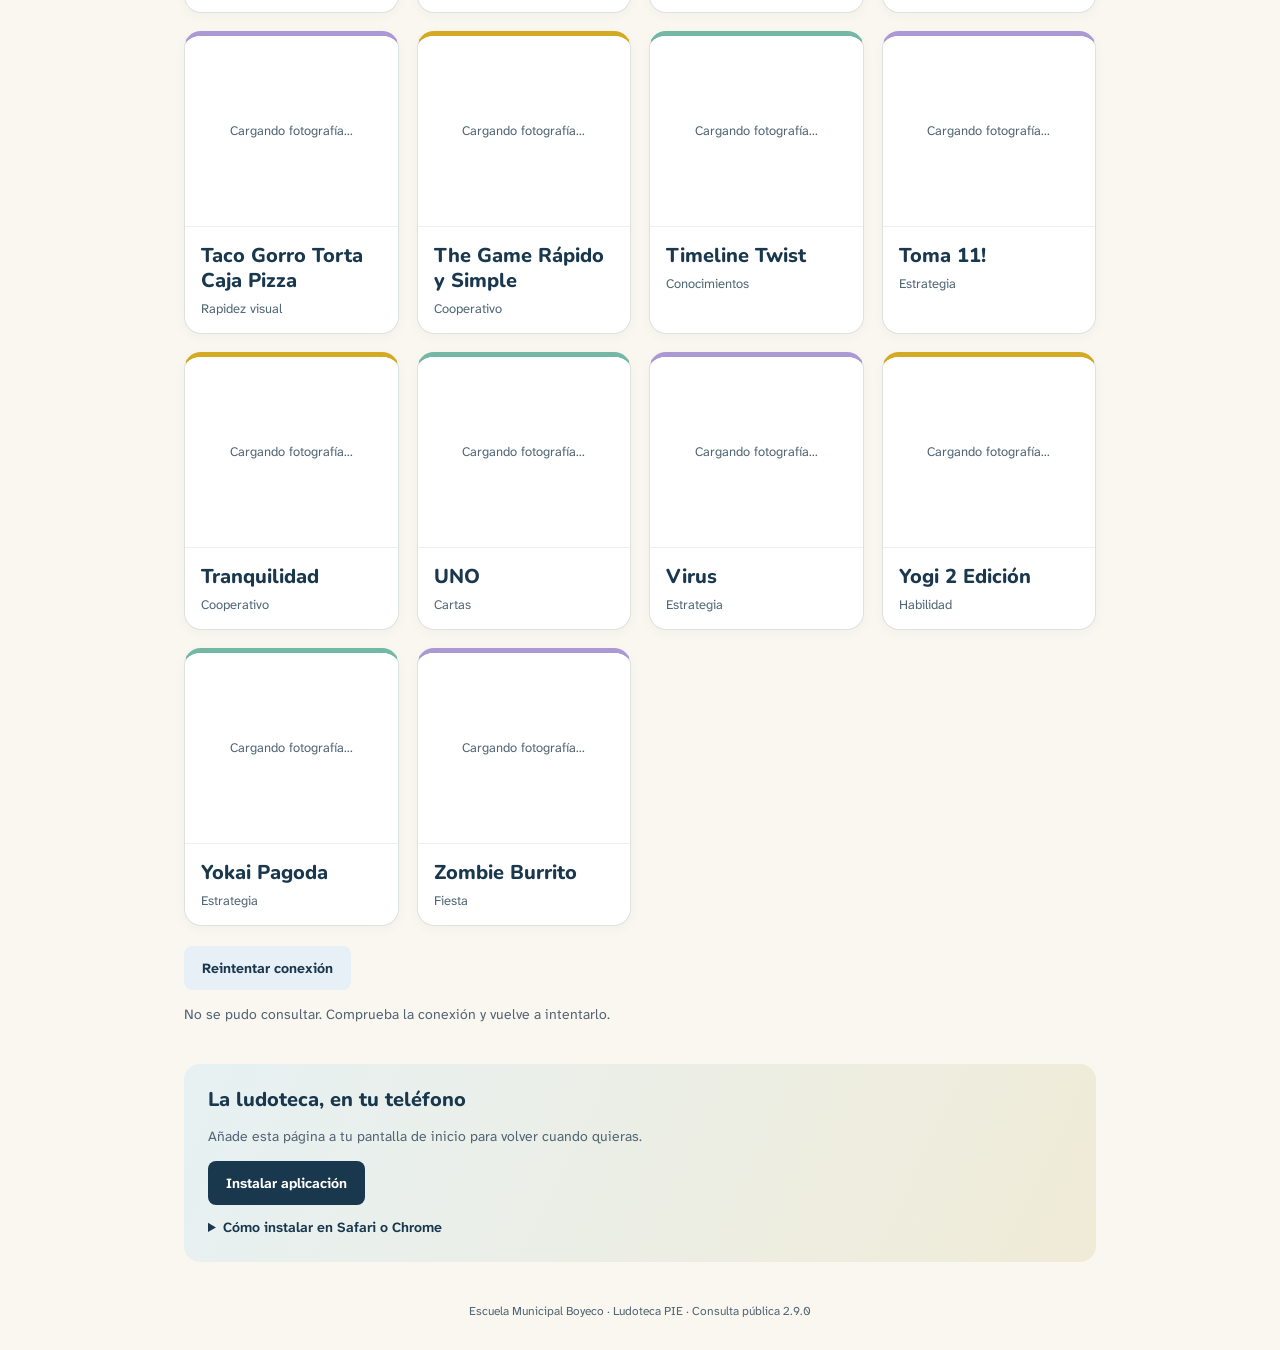
==== commit e69c7ea8: "Acelera fichas públicas, conserva consultas hasta actualización manual y prioriza juegos disponibles" ====
--- a/index.html
+++ b/index.html
@@ -11,23 +11,23 @@
   <title>Ludoteca PIE · Escuela Boyeco</title>
   <link rel="preconnect" href="https://script.google.com">
   <link rel="preconnect" href="https://script.googleusercontent.com">
-  <link rel="preload" href="./catalogo-inicial.json?v=2.8.4" as="fetch" crossorigin="anonymous">
-  <link rel="manifest" href="./manifest.webmanifest?v=2.8.4">
-  <link rel="icon" href="./icons/boyeco-transparente-favicon.png?v=2.8.4" type="image/png">
-  <link rel="apple-touch-icon" href="./icons/boyeco-transparente-apple.png?v=2.8.4">
-  <link rel="stylesheet" href="./app.css?v=2.8.4">
-  <link rel="stylesheet" href="./catalogo.css?v=2.8.4">
-  <link rel="stylesheet" href="./fonts/fonts.css?v=2.8.4">
-  <link rel="stylesheet" href="./identidad.css?v=2.8.4">
-  <link rel="stylesheet" href="./alegria.css?v=2.8.4">
-  <script src="./config.js?v=2.8.4" defer></script>
-  <script src="./core.js?v=2.8.4" defer></script>
-  <script src="./catalogo-datos.js?v=2.8.4" defer></script>
-  <script src="./fotos.js?v=2.8.4" defer></script>
-  <script src="./app.js?v=2.8.4" defer></script>
+  <link rel="preload" href="./catalogo-inicial.json?v=2.9.0" as="fetch" crossorigin="anonymous">
+  <link rel="manifest" href="./manifest.webmanifest?v=2.9.0">
+  <link rel="icon" href="./icons/boyeco-transparente-favicon.png?v=2.9.0" type="image/png">
+  <link rel="apple-touch-icon" href="./icons/boyeco-transparente-apple.png?v=2.9.0">
+  <link rel="stylesheet" href="./app.css?v=2.9.0">
+  <link rel="stylesheet" href="./catalogo.css?v=2.9.0">
+  <link rel="stylesheet" href="./fonts/fonts.css?v=2.9.0">
+  <link rel="stylesheet" href="./identidad.css?v=2.9.0">
+  <link rel="stylesheet" href="./alegria.css?v=2.9.0">
+  <script src="./config.js?v=2.9.0" defer></script>
+  <script src="./core.js?v=2.9.0" defer></script>
+  <script src="./catalogo-datos.js?v=2.9.0" defer></script>
+  <script src="./fotos.js?v=2.9.0" defer></script>
+  <script src="./app.js?v=2.9.0" defer></script>
 </head>
 <body>
-  <header><a class="brand" href="./" aria-label="Ludoteca PIE · Ir al inicio"><img src="./icons/logo-escuela-transparente.png?v=2.8.4" width="76" height="76" alt="Escuela Municipal Boyeco"><div><strong>Ludoteca PIE</strong><span>Escuela Municipal Boyeco</span><small>Programa de Integración Escolar</small></div></a><a class="admin-link" href="https://script.google.com/macros/s/AKfycbw6E5QyWPimQhS3XMEas1A9X9z2VuXsoz50krZVo6GawAph3P8_og8mZEWh1CGGwe6DJw/exec" target="_blank" rel="noopener noreferrer" referrerpolicy="no-referrer">Administración privada ↗</a></header>
+  <header><a class="brand" href="./" aria-label="Ludoteca PIE · Ir al inicio"><img src="./icons/logo-escuela-transparente.png?v=2.9.0" width="76" height="76" alt="Escuela Municipal Boyeco"><div><strong>Ludoteca PIE</strong><span>Escuela Municipal Boyeco</span><small>Programa de Integración Escolar</small></div></a><a class="admin-link" href="https://script.google.com/macros/s/AKfycbw6E5QyWPimQhS3XMEas1A9X9z2VuXsoz50krZVo6GawAph3P8_og8mZEWh1CGGwe6DJw/exec" target="_blank" rel="noopener noreferrer" referrerpolicy="no-referrer">Administración privada ↗</a></header>
   <main>
     <section class="intro"><p class="eyebrow">JUGAR · APRENDER · COMPARTIR</p><h1>Encuentra tu próximo juego.</h1><p>Busca por nombre o escanea una etiqueta para consultar su ficha y disponibilidad.</p></section>
     <section class="search-area" aria-label="Buscar un juego">
@@ -39,7 +39,7 @@
     <div class="recovery-actions"><button id="reintentar-conexion" type="button" class="secondary" hidden>Reintentar conexión</button></div><p id="estado" role="status" aria-live="polite">Cargando catálogo…</p>
     <article id="ficha" hidden aria-labelledby="nombre">
       <div class="cover-area"><img id="foto" alt="" hidden><span id="sin-foto">Fotografía no disponible</span></div>
-      <div class="game-info"><p class="eyebrow" id="categoria"></p><h2 id="nombre"></h2><div class="counts"><div><span>Cantidad total</span><strong id="total"></strong></div><div><span>Disponibles</span><strong id="disponibles"></strong></div><div><span>Prestados</span><strong id="prestados"></strong></div></div><p id="nota-prestados" class="note"></p><h3>Descripción</h3><p id="descripcion" class="description"></p><p class="note">Disponibilidad consultada al abrir esta ficha.</p><button id="actualizar-ficha" type="button" class="secondary">Actualizar disponibilidad</button><button id="volver-buscar" type="button" class="link-button">Volver al catálogo y buscar otro juego</button></div>
+      <div class="game-info"><p class="eyebrow" id="categoria"></p><h2 id="nombre"></h2><div class="counts"><div><span>Cantidad total</span><strong id="total"></strong></div><div><span>Disponibles</span><strong id="disponibles"></strong></div><div><span>Prestados</span><strong id="prestados"></strong></div></div><p id="nota-prestados" class="note"></p><h3>Descripción</h3><p id="descripcion" class="description"></p><p class="note" id="estado-ficha38" role="status" aria-live="polite">La disponibilidad permanece visible hasta que la actualices.</p><button id="actualizar-ficha" type="button" class="secondary">Actualizar disponibilidad</button><button id="volver-buscar" type="button" class="link-button">Volver al catálogo y buscar otro juego</button></div>
     </article>
     <aside class="install">
       <h2>La ludoteca, en tu teléfono</h2><p>Añade esta página a tu pantalla de inicio para volver cuando quieras.</p>
@@ -59,10 +59,11 @@
     <p>Apunta la cámara trasera a la etiqueta del juego. Al reconocerla se abrirá su ficha aquí mismo.</p>
     <div class="video-area"><video id="camara" playsinline muted autoplay aria-label="Vista de la cámara para leer QR"></video><div class="scan-frame" aria-hidden="true"></div></div>
     <p id="estado-lector" role="status" aria-live="polite">Preparando cámara…</p>
-    <p class="note">Lector QR 2.8.4 · La imagen se analiza en tu teléfono. No se envía ni se guarda.</p>
+    <p class="note">Lector QR 2.9.0 · La imagen se analiza en tu teléfono. No se envía ni se guarda.</p>
     <button type="button" id="reintentar-camara" class="secondary" hidden>Intentar de nuevo</button>
   </dialog>
-  <footer>Escuela Municipal Boyeco · Ludoteca PIE · Consulta pública 2.8.4</footer>
+  <footer>Escuela Municipal Boyeco · Ludoteca PIE · Consulta pública 2.9.0</footer>
 </body>
 </html>
-
+
+
--- a/app.css
+++ b/app.css
@@ -1 +1,4 @@
 :root{color-scheme:light;--ink:#19384e;--gold:#d4aa25;--muted:#526574;--paper:#f7f6f0;--line:#dce2e1}*{box-sizing:border-box}body{margin:0;background:var(--paper);color:var(--ink);font:16px/1.5 system-ui,-apple-system,Arial}body.scanning{overflow:hidden}header{padding:20px 24px;background:var(--ink);color:white;border-bottom:5px solid var(--gold)}.brand{display:flex;gap:18px;align-items:center;max-width:960px;margin:auto}.brand img{background:white;border-radius:50%;object-fit:contain;flex-shrink:0}.brand strong{font-size:26px;letter-spacing:-.02em}.brand span,.brand small{display:block}.brand span{font-size:15px;color:#f1d87b}.brand small{font-size:12px;opacity:.88}main{max-width:960px;margin:auto;padding:32px 24px 20px}.intro{max-width:660px}.eyebrow{color:#755a0d;font-size:12px;font-weight:750;letter-spacing:.12em;text-transform:uppercase}h1{font-size:clamp(32px,5vw,46px);line-height:1.12;letter-spacing:-.035em;margin:12px 0 16px}h2{font-size:28px;line-height:1.2;margin:8px 0 24px}h3{font-size:16px;margin:24px 0 8px}.intro>p:last-child{color:var(--muted)}.search-area{margin-top:26px}.scan-button{width:100%;background:var(--gold);color:var(--ink);border:1px solid #b58c10;font-size:17px;padding:16px}.scan-button span{margin-right:8px;font-size:22px;line-height:1}.search{background:white;border:1px solid var(--line);border-radius:14px;padding:20px;margin:14px 0 12px}.search label{display:block;font-size:13px;font-weight:700;margin-bottom:8px}.search-row{display:flex;gap:10px}input{min-width:0;width:100%;border:1px solid #a7babf;border-radius:8px;padding:12px;font:inherit}button{border:0;border-radius:8px;padding:12px 18px;min-height:44px;background:var(--ink);color:white;font:700 14px system-ui;cursor:pointer}button:disabled{opacity:.6;cursor:wait}button.secondary{background:#e7edf0;color:var(--ink)}button.link-button{background:transparent;color:var(--ink);text-decoration:underline;text-underline-offset:4px;padding:12px 0;text-align:left}.actions{display:flex;gap:10px;flex-wrap:wrap}:focus-visible{outline:3px solid #ac7412;outline-offset:3px}#estado{font-size:14px;color:var(--muted);min-height:24px}.results{display:grid;grid-template-columns:repeat(auto-fit,minmax(235px,1fr));gap:14px;margin:20px 0}.result-card{padding:22px;border:1px solid var(--line);border-radius:14px;background:white}.result-card h2{font-size:22px;margin:8px 0 12px}.result-card p{font-size:14px}.result-card button{margin-top:10px}#ficha{display:grid;grid-template-columns:minmax(210px,1fr) 1.3fr;overflow:hidden;background:white;border:1px solid var(--line);border-radius:20px;margin:24px 0}.cover-area{display:flex;align-items:center;justify-content:center;min-height:320px;padding:26px;background:#e9eeea;color:#536865;text-align:center}.cover-area img{max-width:100%;max-height:380px;object-fit:contain;border-radius:6px}.game-info{padding:30px}.counts{display:grid;grid-template-columns:1fr 1fr;gap:12px}.counts>div{border-top:3px solid var(--gold);padding-top:12px}.counts span{font-size:13px;color:var(--muted)}.counts strong{display:block;font-size:34px;color:var(--ink)}.description{white-space:pre-wrap;overflow-wrap:anywhere}.note{font-size:12px;color:var(--muted)}.install{border-top:1px solid #d1dbd6;margin-top:36px;padding-top:24px}.install h2{font-size:20px;margin:0 0 6px}.install p{font-size:14px;color:var(--muted)}details{margin-top:12px;font-size:14px}summary{cursor:pointer;font-weight:650}footer{padding:20px 24px 30px;text-align:center;font-size:12px;color:var(--muted)}dialog{width:min(580px,calc(100% - 24px));padding:22px;border:0;border-radius:18px;color:var(--ink);max-height:94dvh;overflow:auto;box-shadow:0 20px 80px #0005}dialog::backdrop{background:#081a2bd9}.dialog-head{display:flex;align-items:center;justify-content:space-between;gap:10px}.dialog-head h2{font-size:24px;margin:0}dialog>p{font-size:14px}.video-area{position:relative;aspect-ratio:4/3;overflow:hidden;border-radius:10px;background:#101820}video{display:block;width:100%;height:100%;object-fit:cover}.scan-frame{position:absolute;width:64%;aspect-ratio:1;max-height:88%;left:50%;top:50%;transform:translate(-50%,-50%);border:3px solid #f5d75a;border-radius:18px;box-shadow:0 0 0 100vmax #0003;pointer-events:none}dialog.fallback-dialog{position:fixed;inset:5vh 0 auto;z-index:999}[hidden]{display:none!important}@media(max-width:620px){main{padding:24px 16px}header{padding:16px}.brand{gap:13px}.brand img{width:66px;height:66px}.brand strong{font-size:23px}.brand span{font-size:13px}.brand small{font-size:10px}#ficha{grid-template-columns:1fr}.cover-area{min-height:200px;padding:20px}.cover-area img{max-height:240px}.game-info{padding:22px}.search{padding:16px}.search-row{flex-direction:column}.actions{flex-direction:column}.actions button{width:100%}h1{font-size:36px}dialog{padding:18px}}@media(prefers-reduced-motion:reduce){*{scroll-behavior:auto!important}}
+
+
+.disponibilidad38{display:block;color:#185336;background:#dff2e8;border-radius:9px;padding:6px 8px;margin-top:8px;font-size:14px;line-height:1.35}.sin-disponibilidad38{background:#fee2e2;color:#9f1c1c;border:1px solid #e67d7d;font-weight:700}button.actualizando38::before{content:'';display:inline-block;width:13px;height:13px;border:2px solid currentColor;border-right-color:transparent;border-radius:50%;margin-right:8px;animation:girar38 .8s linear infinite}@keyframes girar38{to{transform:rotate(360deg)}}@media(prefers-reduced-motion:reduce){button.actualizando38::before{animation:none}}#estado-ficha38{min-height:2.5em}
